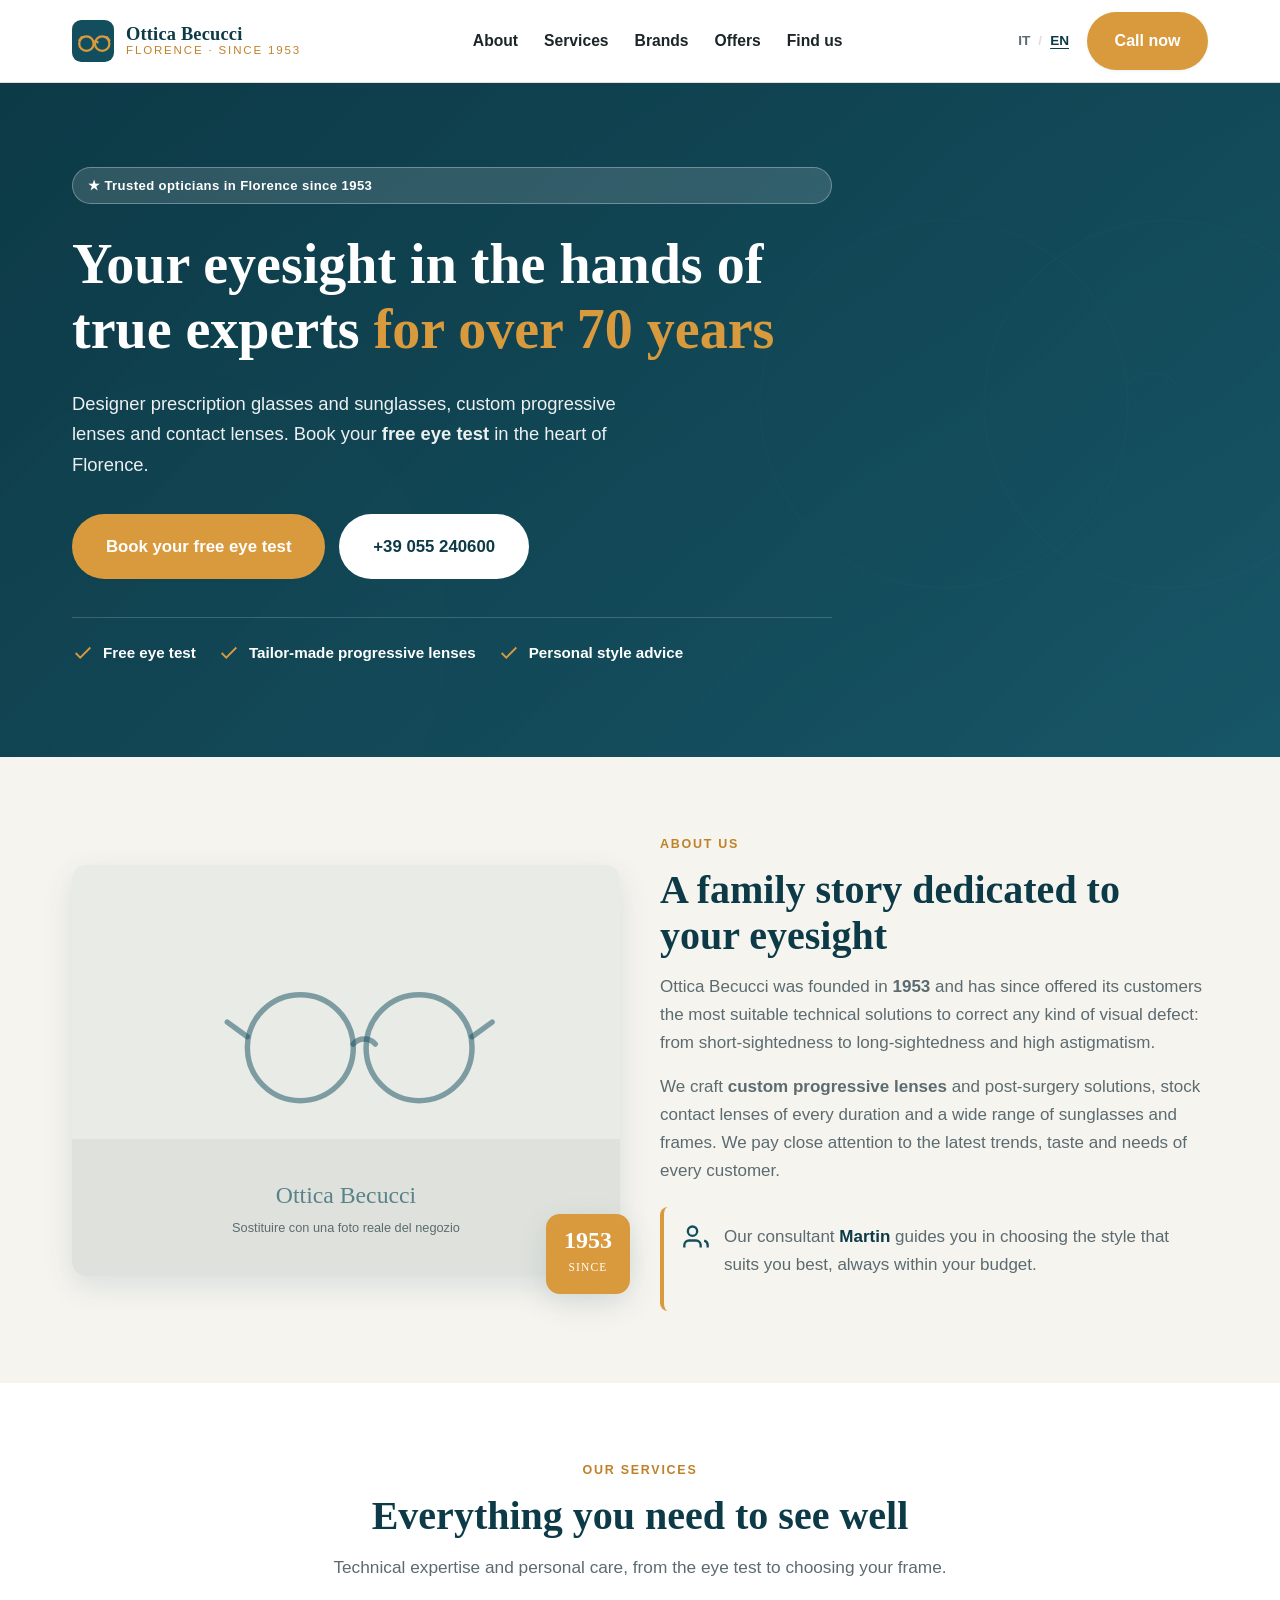
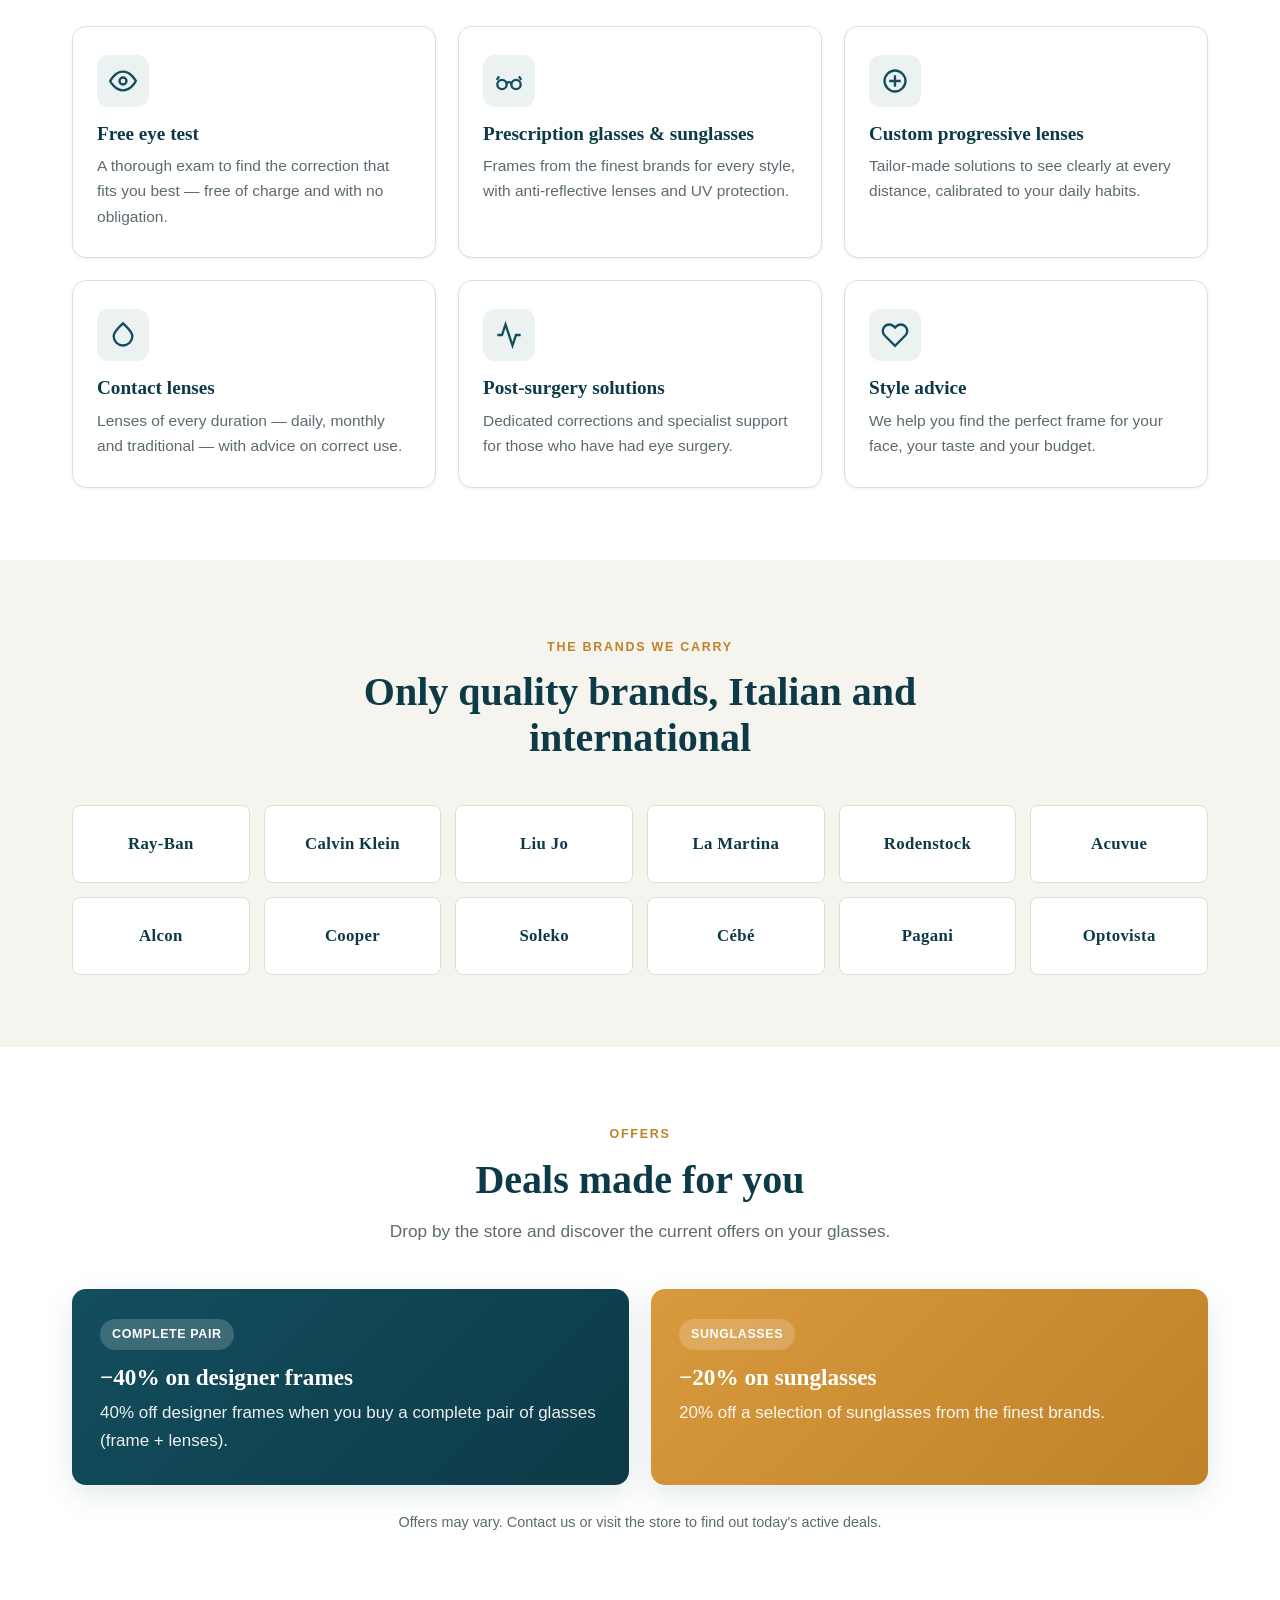
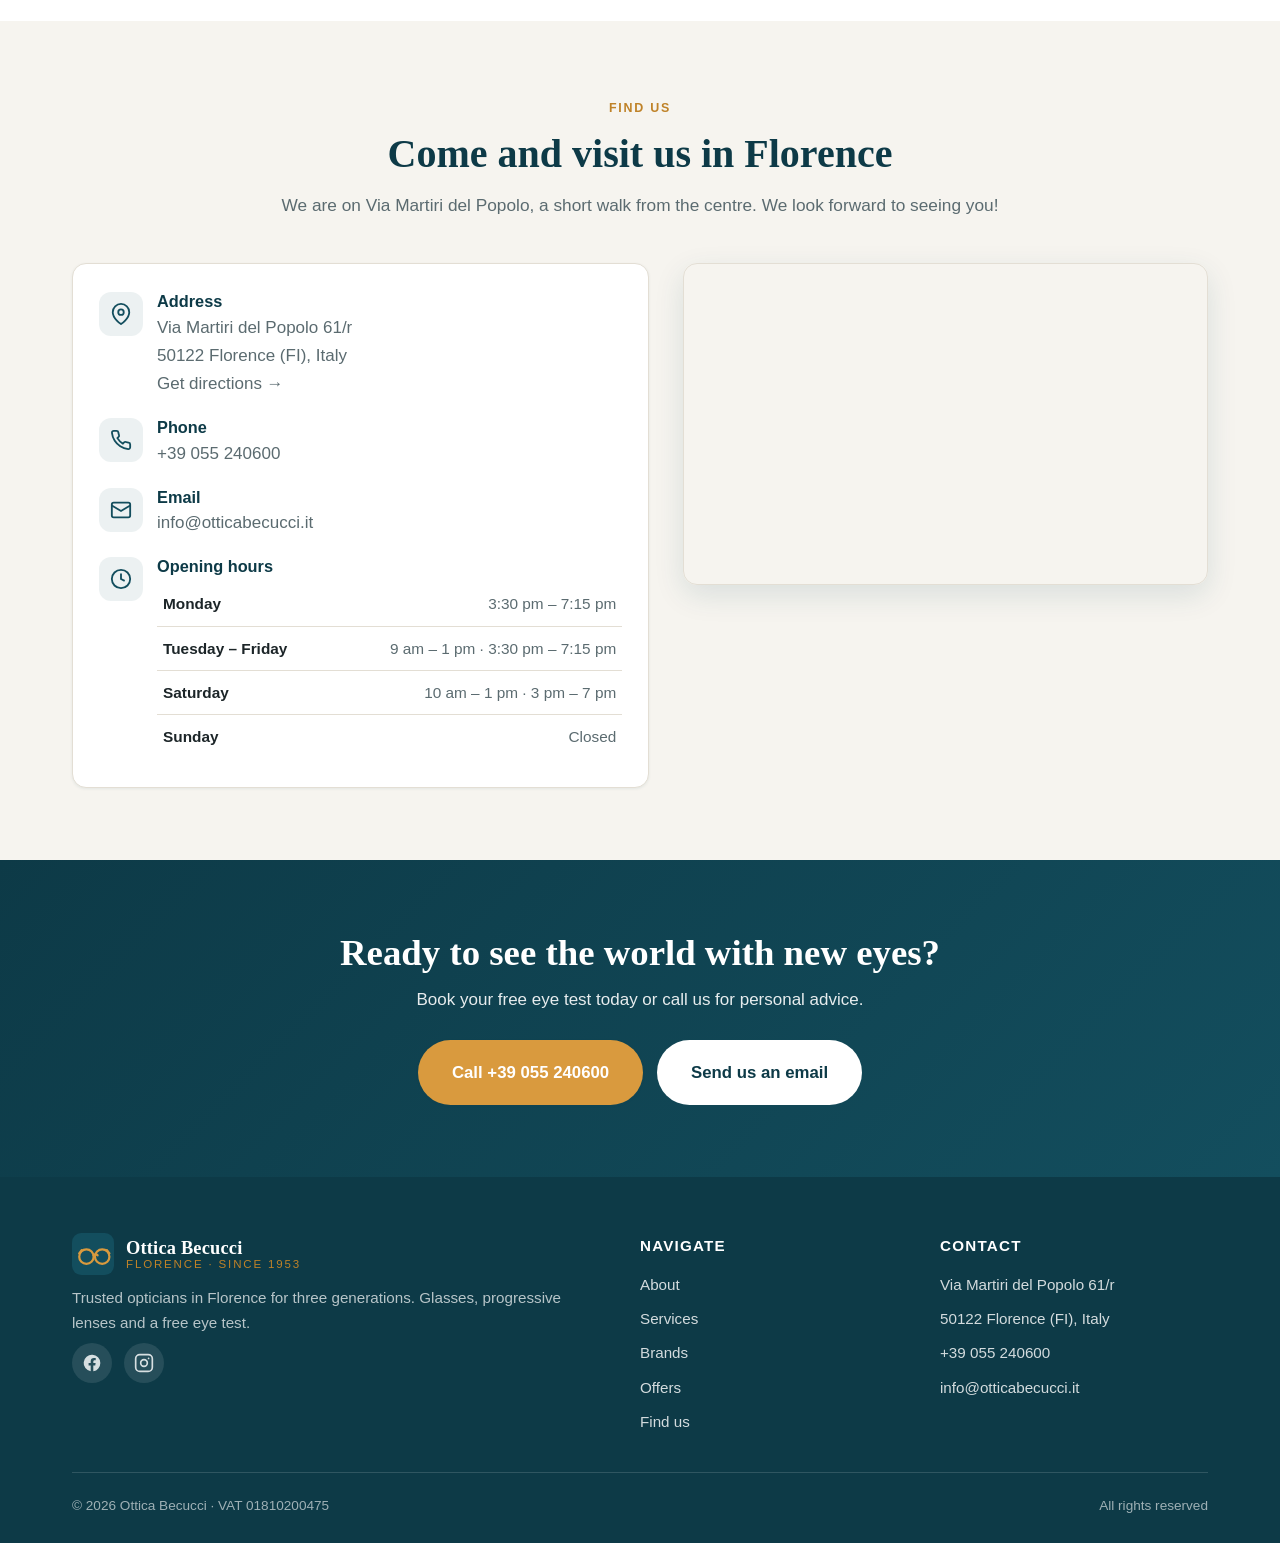
==== en/index.html @ d4bd9c57 "Rediseño completo de la landing page de Ottica Becucci Sitio estático one-page, bilingüe (IT/EN) y o" ====
<!DOCTYPE html>
<html lang="en">
<head>
  <meta charset="UTF-8" />
  <meta name="viewport" content="width=device-width, initial-scale=1.0" />
  <title>Ottica Becucci Florence | Opticians since 1953 — Glasses, Lenses & Free Eye Test</title>
  <meta name="description" content="Ottica Becucci in Florence since 1953: designer prescription and sunglasses, custom progressive lenses, contact lenses and a free eye test. Via Martiri del Popolo 61/r." />
  <meta name="theme-color" content="#134e5e" />
  <link rel="canonical" href="https://www.otticabecucci.it/en/" />
  <link rel="alternate" hreflang="it" href="https://www.otticabecucci.it/" />
  <link rel="alternate" hreflang="en" href="https://www.otticabecucci.it/en/" />
  <link rel="alternate" hreflang="x-default" href="https://www.otticabecucci.it/" />

  <!-- Open Graph -->
  <meta property="og:type" content="business.business" />
  <meta property="og:site_name" content="Ottica Becucci" />
  <meta property="og:locale" content="en_US" />
  <meta property="og:locale:alternate" content="it_IT" />
  <meta property="og:title" content="Ottica Becucci Florence | Opticians since 1953" />
  <meta property="og:description" content="Designer glasses and sunglasses, custom progressive lenses and a free eye test in the heart of Florence." />
  <meta property="og:url" content="https://www.otticabecucci.it/en/" />
  <meta property="og:image" content="https://www.otticabecucci.it/assets/images/og-image.svg" />
  <meta name="twitter:card" content="summary_large_image" />
  <meta name="twitter:title" content="Ottica Becucci Florence | Opticians since 1953" />
  <meta name="twitter:description" content="Glasses, progressive lenses and a free eye test in Florence." />
  <meta name="twitter:image" content="https://www.otticabecucci.it/assets/images/og-image.svg" />

  <link rel="icon" href="/assets/images/favicon.svg" type="image/svg+xml" />
  <link rel="manifest" href="/site.webmanifest" />
  <link rel="preload" href="/assets/css/styles.css" as="style" />
  <link rel="stylesheet" href="/assets/css/styles.css" />

  <!-- Structured data: Optician (LocalBusiness) -->
  <script type="application/ld+json">
  {
    "@context": "https://schema.org",
    "@type": "Optician",
    "name": "Ottica Becucci",
    "image": "https://www.otticabecucci.it/assets/images/og-image.svg",
    "url": "https://www.otticabecucci.it/en/",
    "telephone": "+39055240600",
    "email": "info@otticabecucci.it",
    "priceRange": "€€",
    "foundingDate": "1953",
    "vatID": "IT01810200475",
    "address": {
      "@type": "PostalAddress",
      "streetAddress": "Via Martiri del Popolo 61/r",
      "addressLocality": "Florence",
      "addressRegion": "FI",
      "postalCode": "50122",
      "addressCountry": "IT"
    },
    "geo": { "@type": "GeoCoordinates", "latitude": 43.7745, "longitude": 11.2660 },
    "openingHoursSpecification": [
      { "@type": "OpeningHoursSpecification", "dayOfWeek": "Monday", "opens": "15:30", "closes": "19:15" },
      { "@type": "OpeningHoursSpecification", "dayOfWeek": ["Tuesday","Wednesday","Thursday","Friday"], "opens": "09:00", "closes": "13:00" },
      { "@type": "OpeningHoursSpecification", "dayOfWeek": ["Tuesday","Wednesday","Thursday","Friday"], "opens": "15:30", "closes": "19:15" },
      { "@type": "OpeningHoursSpecification", "dayOfWeek": "Saturday", "opens": "10:00", "closes": "13:00" },
      { "@type": "OpeningHoursSpecification", "dayOfWeek": "Saturday", "opens": "15:00", "closes": "19:00" }
    ]
  }
  </script>
</head>
<body>
  <a class="skip-link" href="#main" style="position:absolute;left:-999px;top:0;background:#fff;padding:10px;z-index:200;" onfocus="this.style.left='10px'">Skip to content</a>

  <!-- ===== Header ===== -->
  <header class="header" id="top">
    <div class="container">
      <nav class="nav" id="nav" aria-label="Main navigation">
        <a class="brand" href="#top" aria-label="Ottica Becucci — home">
          <img class="brand__logo" src="/assets/images/logo.svg" width="42" height="42" alt="" />
          <span class="brand__name"><strong>Ottica Becucci</strong><span>Florence · since 1953</span></span>
        </a>
        <ul class="nav__menu" id="navMenu">
          <li><a class="nav__link" href="#about">About</a></li>
          <li><a class="nav__link" href="#services">Services</a></li>
          <li><a class="nav__link" href="#brands">Brands</a></li>
          <li><a class="nav__link" href="#offers">Offers</a></li>
          <li><a class="nav__link" href="#contact">Find us</a></li>
        </ul>
        <div class="nav__actions">
          <div class="lang-switch" aria-label="Language selection">
            <a href="/" hreflang="it">IT</a><span>/</span><a href="/en/" aria-current="true" hreflang="en">EN</a>
          </div>
          <a class="btn btn--primary nav__cta-desktop" href="tel:+39055240600">Call now</a>
          <button class="nav__toggle" id="navToggle" aria-label="Open menu" aria-expanded="false" aria-controls="navMenu">
            <span></span><span></span><span></span>
          </button>
        </div>
      </nav>
    </div>
  </header>

  <main id="main">
    <!-- ===== Hero ===== -->
    <section class="hero">
      <div class="container">
        <div class="hero__inner">
          <span class="hero__badge">★ Trusted opticians in Florence since 1953</span>
          <h1 class="hero__title">Your eyesight in the hands of true experts <em>for over 70 years</em></h1>
          <p class="hero__text">Designer prescription glasses and sunglasses, custom progressive lenses and contact lenses. Book your <strong>free eye test</strong> in the heart of Florence.</p>
          <div class="hero__actions">
            <a class="btn btn--primary btn--lg" href="#contact">Book your free eye test</a>
            <a class="btn btn--light btn--lg" href="tel:+39055240600">+39 055 240600</a>
          </div>
          <div class="hero__trust">
            <span class="hero__trust-item"><svg viewBox="0 0 24 24" fill="none" stroke="currentColor" stroke-width="2"><path d="M20 6L9 17l-5-5"/></svg> Free eye test</span>
            <span class="hero__trust-item"><svg viewBox="0 0 24 24" fill="none" stroke="currentColor" stroke-width="2"><path d="M20 6L9 17l-5-5"/></svg> Tailor-made progressive lenses</span>
            <span class="hero__trust-item"><svg viewBox="0 0 24 24" fill="none" stroke="currentColor" stroke-width="2"><path d="M20 6L9 17l-5-5"/></svg> Personal style advice</span>
          </div>
        </div>
      </div>
    </section>

    <!-- ===== About ===== -->
    <section class="section" id="about">
      <div class="container">
        <div class="about__grid reveal">
          <div class="about__media">
            <img src="/assets/images/store.svg" width="600" height="450" loading="lazy" alt="Inside the Ottica Becucci store in Florence" />
            <div class="about__est"><strong>1953</strong><span>since</span></div>
          </div>
          <div class="about__body">
            <span class="section__eyebrow">About us</span>
            <h2 class="section__title">A family story dedicated to your eyesight</h2>
            <p>Ottica Becucci was founded in <strong>1953</strong> and has since offered its customers the most suitable technical solutions to correct any kind of visual defect: from short-sightedness to long-sightedness and high astigmatism.</p>
            <p>We craft <strong>custom progressive lenses</strong> and post-surgery solutions, stock contact lenses of every duration and a wide range of sunglasses and frames. We pay close attention to the latest trends, taste and needs of every customer.</p>
            <div class="about__highlight">
              <svg viewBox="0 0 24 24" fill="none" stroke="currentColor" stroke-width="2"><path d="M16 21v-2a4 4 0 0 0-4-4H6a4 4 0 0 0-4 4v2"/><circle cx="9" cy="7" r="4"/><path d="M22 21v-2a4 4 0 0 0-3-3.87"/></svg>
              <p>Our consultant <strong>Martin</strong> guides you in choosing the style that suits you best, always within your budget.</p>
            </div>
          </div>
        </div>
      </div>
    </section>

    <!-- ===== Services ===== -->
    <section class="section section--tint" id="services">
      <div class="container">
        <div class="section__head">
          <span class="section__eyebrow">Our services</span>
          <h2 class="section__title">Everything you need to see well</h2>
          <p class="section__lead">Technical expertise and personal care, from the eye test to choosing your frame.</p>
        </div>
        <div class="cards">
          <article class="card reveal">
            <div class="card__icon"><svg viewBox="0 0 24 24" fill="none" stroke="currentColor" stroke-width="2"><path d="M1 12s4-8 11-8 11 8 11 8-4 8-11 8-11-8-11-8z"/><circle cx="12" cy="12" r="3"/></svg></div>
            <h3>Free eye test</h3>
            <p>A thorough exam to find the correction that fits you best — free of charge and with no obligation.</p>
          </article>
          <article class="card reveal">
            <div class="card__icon"><svg viewBox="0 0 24 24" fill="none" stroke="currentColor" stroke-width="2"><circle cx="6" cy="15" r="4"/><circle cx="18" cy="15" r="4"/><path d="M10 15a2 2 0 0 1 4 0M1.5 11l2-3M22.5 11l-2-3"/></svg></div>
            <h3>Prescription glasses & sunglasses</h3>
            <p>Frames from the finest brands for every style, with anti-reflective lenses and UV protection.</p>
          </article>
          <article class="card reveal">
            <div class="card__icon"><svg viewBox="0 0 24 24" fill="none" stroke="currentColor" stroke-width="2"><path d="M12 3C7 3 3 7.5 3 12s4 9 9 9 9-4.5 9-9-4-9-9-9z"/><path d="M12 7v10M7 12h10"/></svg></div>
            <h3>Custom progressive lenses</h3>
            <p>Tailor-made solutions to see clearly at every distance, calibrated to your daily habits.</p>
          </article>
          <article class="card reveal">
            <div class="card__icon"><svg viewBox="0 0 24 24" fill="none" stroke="currentColor" stroke-width="2"><path d="M12 2C8 6 4 9 4 13a8 8 0 0 0 16 0c0-4-4-7-8-11z"/></svg></div>
            <h3>Contact lenses</h3>
            <p>Lenses of every duration — daily, monthly and traditional — with advice on correct use.</p>
          </article>
          <article class="card reveal">
            <div class="card__icon"><svg viewBox="0 0 24 24" fill="none" stroke="currentColor" stroke-width="2"><path d="M22 12h-4l-3 9L9 3l-3 9H2"/></svg></div>
            <h3>Post-surgery solutions</h3>
            <p>Dedicated corrections and specialist support for those who have had eye surgery.</p>
          </article>
          <article class="card reveal">
            <div class="card__icon"><svg viewBox="0 0 24 24" fill="none" stroke="currentColor" stroke-width="2"><path d="M20.84 4.61a5.5 5.5 0 0 0-7.78 0L12 5.67l-1.06-1.06a5.5 5.5 0 0 0-7.78 7.78L12 21.23l8.84-8.84a5.5 5.5 0 0 0 0-7.78z"/></svg></div>
            <h3>Style advice</h3>
            <p>We help you find the perfect frame for your face, your taste and your budget.</p>
          </article>
        </div>
      </div>
    </section>

    <!-- ===== Brands ===== -->
    <section class="section" id="brands">
      <div class="container">
        <div class="section__head">
          <span class="section__eyebrow">The brands we carry</span>
          <h2 class="section__title">Only quality brands, Italian and international</h2>
        </div>
        <div class="brands reveal" aria-label="Available brands">
          <span class="brands__item">Ray-Ban</span>
          <span class="brands__item">Calvin Klein</span>
          <span class="brands__item">Liu Jo</span>
          <span class="brands__item">La Martina</span>
          <span class="brands__item">Rodenstock</span>
          <span class="brands__item">Acuvue</span>
          <span class="brands__item">Alcon</span>
          <span class="brands__item">Cooper</span>
          <span class="brands__item">Soleko</span>
          <span class="brands__item">Cébé</span>
          <span class="brands__item">Pagani</span>
          <span class="brands__item">Optovista</span>
        </div>
      </div>
    </section>

    <!-- ===== Offers ===== -->
    <!-- NOTE TO OWNER: update titles, percentages and expiry dates of these offers. -->
    <section class="section section--tint" id="offers">
      <div class="container">
        <div class="section__head">
          <span class="section__eyebrow">Offers</span>
          <h2 class="section__title">Deals made for you</h2>
          <p class="section__lead">Drop by the store and discover the current offers on your glasses.</p>
        </div>
        <div class="promos reveal">
          <article class="promo">
            <span class="promo__tag">Complete pair</span>
            <h3>−40% on designer frames</h3>
            <p>40% off designer frames when you buy a complete pair of glasses (frame + lenses).</p>
          </article>
          <article class="promo promo--accent">
            <span class="promo__tag">Sunglasses</span>
            <h3>−20% on sunglasses</h3>
            <p>20% off a selection of sunglasses from the finest brands.</p>
          </article>
        </div>
        <p class="promo__note">Offers may vary. Contact us or visit the store to find out today's active deals.</p>
      </div>
    </section>

    <!-- ===== Contact / Find us ===== -->
    <section class="section" id="contact">
      <div class="container">
        <div class="section__head">
          <span class="section__eyebrow">Find us</span>
          <h2 class="section__title">Come and visit us in Florence</h2>
          <p class="section__lead">We are on Via Martiri del Popolo, a short walk from the centre. We look forward to seeing you!</p>
        </div>
        <div class="contact__grid">
          <div class="contact-card reveal">
            <ul class="info-list">
              <li class="info-item">
                <span class="info-item__icon"><svg viewBox="0 0 24 24" fill="none" stroke="currentColor" stroke-width="2"><path d="M21 10c0 7-9 13-9 13s-9-6-9-13a9 9 0 0 1 18 0z"/><circle cx="12" cy="10" r="3"/></svg></span>
                <div><h3>Address</h3><p>Via Martiri del Popolo 61/r<br>50122 Florence (FI), Italy</p>
                <a href="https://www.google.com/maps/search/?api=1&query=Ottica+Becucci+Via+Martiri+del+Popolo+61r+Firenze" target="_blank" rel="noopener">Get directions →</a></div>
              </li>
              <li class="info-item">
                <span class="info-item__icon"><svg viewBox="0 0 24 24" fill="none" stroke="currentColor" stroke-width="2"><path d="M22 16.92v3a2 2 0 0 1-2.18 2 19.79 19.79 0 0 1-8.63-3.07 19.5 19.5 0 0 1-6-6 19.79 19.79 0 0 1-3.07-8.67A2 2 0 0 1 4.11 2h3a2 2 0 0 1 2 1.72c.13.96.36 1.9.7 2.81a2 2 0 0 1-.45 2.11L8.09 9.91a16 16 0 0 0 6 6l1.27-1.27a2 2 0 0 1 2.11-.45c.91.34 1.85.57 2.81.7A2 2 0 0 1 22 16.92z"/></svg></span>
                <div><h3>Phone</h3><a href="tel:+39055240600">+39 055 240600</a></div>
              </li>
              <li class="info-item">
                <span class="info-item__icon"><svg viewBox="0 0 24 24" fill="none" stroke="currentColor" stroke-width="2"><rect x="2" y="4" width="20" height="16" rx="2"/><path d="m22 7-10 6L2 7"/></svg></span>
                <div><h3>Email</h3><a href="mailto:info@otticabecucci.it">info@otticabecucci.it</a></div>
              </li>
              <li class="info-item">
                <span class="info-item__icon"><svg viewBox="0 0 24 24" fill="none" stroke="currentColor" stroke-width="2"><circle cx="12" cy="12" r="10"/><path d="M12 6v6l4 2"/></svg></span>
                <div style="width:100%">
                  <h3>Opening hours</h3>
                  <table class="hours">
                    <tbody>
                      <tr><th>Monday</th><td>3:30 pm – 7:15 pm</td></tr>
                      <tr><th>Tuesday – Friday</th><td>9 am – 1 pm · 3:30 pm – 7:15 pm</td></tr>
                      <tr><th>Saturday</th><td>10 am – 1 pm · 3 pm – 7 pm</td></tr>
                      <tr><th>Sunday</th><td>Closed</td></tr>
                    </tbody>
                  </table>
                </div>
              </li>
            </ul>
          </div>
          <div class="map reveal">
            <iframe
              title="Map — Ottica Becucci, Via Martiri del Popolo 61/r, Florence"
              src="https://www.google.com/maps?q=Via+Martiri+del+Popolo+61r+Firenze&output=embed"
              loading="lazy" referrerpolicy="no-referrer-when-downgrade" allowfullscreen></iframe>
          </div>
        </div>
      </div>
    </section>

    <!-- ===== CTA band ===== -->
    <section class="section cta-band">
      <div class="container">
        <h2>Ready to see the world with new eyes?</h2>
        <p>Book your free eye test today or call us for personal advice.</p>
        <div class="hero__actions" style="justify-content:center">
          <a class="btn btn--primary btn--lg" href="tel:+39055240600">Call +39 055 240600</a>
          <a class="btn btn--light btn--lg" href="mailto:info@otticabecucci.it">Send us an email</a>
        </div>
      </div>
    </section>
  </main>

  <!-- ===== Footer ===== -->
  <footer class="footer">
    <div class="container">
      <div class="footer__grid">
        <div class="footer__brand">
          <a class="brand" href="#top" style="color:#fff">
            <img class="brand__logo" src="/assets/images/logo.svg" width="42" height="42" alt="" />
            <span class="brand__name"><strong style="color:#fff">Ottica Becucci</strong><span>Florence · since 1953</span></span>
          </a>
          <p>Trusted opticians in Florence for three generations. Glasses, progressive lenses and a free eye test.</p>
          <div class="footer__social">
            <a href="#" aria-label="Facebook" rel="noopener"><svg viewBox="0 0 24 24" fill="currentColor"><path d="M22 12a10 10 0 1 0-11.56 9.88v-6.99H7.9V12h2.54V9.8c0-2.5 1.49-3.89 3.78-3.89 1.09 0 2.24.2 2.24.2v2.46h-1.26c-1.24 0-1.63.77-1.63 1.56V12h2.78l-.44 2.89h-2.34v6.99A10 10 0 0 0 22 12z"/></svg></a>
            <a href="#" aria-label="Instagram" rel="noopener"><svg viewBox="0 0 24 24" fill="none" stroke="currentColor" stroke-width="2"><rect x="2" y="2" width="20" height="20" rx="5"/><circle cx="12" cy="12" r="4"/><circle cx="17.5" cy="6.5" r="1" fill="currentColor" stroke="none"/></svg></a>
          </div>
        </div>
        <div>
          <h4>Navigate</h4>
          <ul class="footer__links">
            <li><a href="#about">About</a></li>
            <li><a href="#services">Services</a></li>
            <li><a href="#brands">Brands</a></li>
            <li><a href="#offers">Offers</a></li>
            <li><a href="#contact">Find us</a></li>
          </ul>
        </div>
        <div>
          <h4>Contact</h4>
          <ul class="footer__links">
            <li>Via Martiri del Popolo 61/r</li>
            <li>50122 Florence (FI), Italy</li>
            <li><a href="tel:+39055240600">+39 055 240600</a></li>
            <li><a href="mailto:info@otticabecucci.it">info@otticabecucci.it</a></li>
          </ul>
        </div>
      </div>
      <div class="footer__bottom">
        <span>© <span id="year">2026</span> Ottica Becucci · VAT 01810200475</span>
        <span>All rights reserved</span>
      </div>
    </div>
  </footer>

  <script src="/assets/js/main.js" defer></script>
</body>
</html>
---- assets/css/styles.css ----
/* ============================================================
   Ottica Becucci — Landing Page
   Stylesheet (mobile-first, vanilla CSS)
   ============================================================ */

/* ---------- Design tokens ---------- */
:root {
  /* Palette */
  --color-primary: #134e5e;
  --color-primary-dark: #0d3a47;
  --color-primary-light: #2a7d92;
  --color-accent: #d99a3e;
  --color-accent-dark: #bf8228;
  --color-ink: #1c2528;
  --color-muted: #5b6b70;
  --color-bg: #f6f4ef;
  --color-surface: #ffffff;
  --color-border: #e3ded4;
  --color-success: #2f7d4f;

  /* Typography */
  --font-sans: -apple-system, BlinkMacSystemFont, "Segoe UI", Roboto, Helvetica, Arial, sans-serif;
  --font-serif: "Iowan Old Style", "Palatino Linotype", Palatino, Georgia, "Times New Roman", serif;

  /* Spacing & layout */
  --container: 1180px;
  --radius: 14px;
  --radius-sm: 8px;
  --shadow-sm: 0 1px 3px rgba(19, 78, 94, 0.08);
  --shadow-md: 0 10px 30px rgba(19, 78, 94, 0.12);
  --shadow-lg: 0 20px 50px rgba(19, 78, 94, 0.18);
  --transition: 0.25s ease;
}

/* ---------- Reset ---------- */
*, *::before, *::after { box-sizing: border-box; }
html { scroll-behavior: smooth; -webkit-text-size-adjust: 100%; }
body {
  margin: 0;
  font-family: var(--font-sans);
  color: var(--color-ink);
  background: var(--color-bg);
  line-height: 1.65;
  font-size: 17px;
  -webkit-font-smoothing: antialiased;
}
img { max-width: 100%; display: block; height: auto; }
a { color: var(--color-primary); text-decoration: none; }
a:hover { color: var(--color-primary-dark); }
h1, h2, h3 { font-family: var(--font-serif); line-height: 1.15; font-weight: 700; color: var(--color-primary-dark); }
ul { margin: 0; padding: 0; }
:focus-visible { outline: 3px solid var(--color-accent); outline-offset: 3px; border-radius: 4px; }

/* ---------- Layout helpers ---------- */
.container { width: 100%; max-width: var(--container); margin-inline: auto; padding-inline: 22px; }
.section { padding: 72px 0; }
.section--tint { background: var(--color-surface); }
.section__head { max-width: 720px; margin: 0 auto 44px; text-align: center; }
.section__eyebrow {
  display: inline-block; text-transform: uppercase; letter-spacing: 0.14em;
  font-size: 0.78rem; font-weight: 700; color: var(--color-accent-dark); margin-bottom: 12px;
}
.section__title { font-size: clamp(1.7rem, 4vw, 2.5rem); margin: 0 0 14px; }
.section__lead { font-size: 1.08rem; color: var(--color-muted); margin: 0; }

/* ---------- Buttons ---------- */
.btn {
  display: inline-flex; align-items: center; justify-content: center; gap: 0.5em;
  padding: 0.85em 1.6em; border-radius: 999px; font-weight: 700; font-size: 1rem;
  cursor: pointer; border: 2px solid transparent; transition: transform var(--transition), box-shadow var(--transition), background var(--transition), color var(--transition);
  text-align: center;
}
.btn:hover { transform: translateY(-2px); }
.btn--primary { background: var(--color-accent); color: #fff; box-shadow: var(--shadow-sm); }
.btn--primary:hover { background: var(--color-accent-dark); color: #fff; box-shadow: var(--shadow-md); }
.btn--ghost { background: transparent; color: var(--color-primary-dark); border-color: var(--color-primary); }
.btn--ghost:hover { background: var(--color-primary); color: #fff; }
.btn--light { background: #fff; color: var(--color-primary-dark); }
.btn--light:hover { background: var(--color-bg); color: var(--color-primary-dark); }
.btn--lg { padding: 1em 1.9em; font-size: 1.05rem; }

/* ---------- Header / Nav ---------- */
.header {
  position: sticky; top: 0; z-index: 100; background: rgba(255, 255, 255, 0.96);
  backdrop-filter: saturate(180%) blur(10px); border-bottom: 1px solid var(--color-border);
  transition: box-shadow var(--transition);
}
.header.is-scrolled { box-shadow: var(--shadow-sm); }
.nav { display: flex; align-items: center; justify-content: space-between; gap: 18px; padding: 12px 0; }
.brand { display: flex; align-items: center; gap: 12px; font-family: var(--font-serif); }
.brand__logo { width: 42px; height: 42px; }
.brand__name { display: flex; flex-direction: column; line-height: 1.05; }
.brand__name strong { font-size: 1.15rem; color: var(--color-primary-dark); letter-spacing: 0.01em; }
.brand__name span { font-size: 0.72rem; letter-spacing: 0.16em; text-transform: uppercase; color: var(--color-accent-dark); font-family: var(--font-sans); }

.nav__menu { display: flex; align-items: center; gap: 26px; list-style: none; }
.nav__link { color: var(--color-ink); font-weight: 600; font-size: 0.98rem; position: relative; }
.nav__link::after { content: ""; position: absolute; left: 0; bottom: -6px; width: 0; height: 2px; background: var(--color-accent); transition: width var(--transition); }
.nav__link:hover::after { width: 100%; }

.nav__actions { display: flex; align-items: center; gap: 14px; }
.lang-switch { display: flex; align-items: center; gap: 4px; font-size: 0.85rem; font-weight: 700; }
.lang-switch a { color: var(--color-muted); padding: 2px 4px; border-radius: 4px; }
.lang-switch a[aria-current="true"] { color: var(--color-primary-dark); text-decoration: underline; text-underline-offset: 3px; }
.lang-switch span { color: var(--color-border); }

.nav__toggle {
  display: none; background: none; border: 0; cursor: pointer; padding: 8px;
  flex-direction: column; gap: 5px;
}
.nav__toggle span { width: 26px; height: 2px; background: var(--color-primary-dark); border-radius: 2px; transition: var(--transition); }

/* ---------- Hero ---------- */
.hero {
  position: relative; overflow: hidden;
  background:
    linear-gradient(135deg, rgba(13, 58, 71, 0.92) 0%, rgba(19, 78, 94, 0.82) 100%),
    url("../images/hero.svg") center/cover no-repeat;
  color: #fff;
}
.hero__inner { display: grid; gap: 28px; padding: 84px 0 92px; max-width: 760px; }
.hero__badge {
  display: inline-flex; align-items: center; gap: 8px; align-self: start;
  background: rgba(255, 255, 255, 0.14); border: 1px solid rgba(255, 255, 255, 0.3);
  padding: 7px 15px; border-radius: 999px; font-size: 0.82rem; font-weight: 600; letter-spacing: 0.03em;
}
.hero__title { font-size: clamp(2.1rem, 5.5vw, 3.5rem); color: #fff; margin: 0; }
.hero__title em { color: var(--color-accent); font-style: normal; }
.hero__text { font-size: 1.15rem; color: rgba(255, 255, 255, 0.92); margin: 0; max-width: 560px; }
.hero__actions { display: flex; flex-wrap: wrap; gap: 14px; margin-top: 6px; }
.hero__trust { display: flex; flex-wrap: wrap; gap: 22px; margin-top: 10px; padding-top: 22px; border-top: 1px solid rgba(255, 255, 255, 0.18); }
.hero__trust-item { display: flex; align-items: center; gap: 9px; font-size: 0.95rem; font-weight: 600; }
.hero__trust-item svg { width: 22px; height: 22px; color: var(--color-accent); flex-shrink: 0; }

/* ---------- About ---------- */
.about__grid { display: grid; gap: 40px; align-items: center; }
.about__media { position: relative; }
.about__media img { border-radius: var(--radius); box-shadow: var(--shadow-md); width: 100%; }
.about__est {
  position: absolute; bottom: -18px; right: -10px; background: var(--color-accent); color: #fff;
  font-family: var(--font-serif); border-radius: var(--radius); padding: 14px 18px; box-shadow: var(--shadow-md); text-align: center;
}
.about__est strong { display: block; font-size: 1.5rem; line-height: 1; }
.about__est span { font-size: 0.72rem; text-transform: uppercase; letter-spacing: 0.1em; }
.about__body p { color: var(--color-muted); margin: 0 0 16px; }
.about__highlight {
  display: flex; gap: 14px; align-items: flex-start; background: var(--color-bg);
  border-left: 4px solid var(--color-accent); padding: 16px 18px; border-radius: var(--radius-sm); margin-top: 22px;
}
.about__highlight svg { width: 28px; height: 28px; color: var(--color-primary); flex-shrink: 0; }
.about__highlight strong { color: var(--color-primary-dark); }

/* ---------- Services ---------- */
.cards { display: grid; gap: 22px; grid-template-columns: 1fr; }
.card {
  background: var(--color-surface); border: 1px solid var(--color-border); border-radius: var(--radius);
  padding: 28px 24px; box-shadow: var(--shadow-sm); transition: transform var(--transition), box-shadow var(--transition);
}
.card:hover { transform: translateY(-4px); box-shadow: var(--shadow-md); }
.card__icon {
  width: 52px; height: 52px; border-radius: 12px; display: grid; place-items: center;
  background: rgba(19, 78, 94, 0.08); color: var(--color-primary); margin-bottom: 16px;
}
.card__icon svg { width: 28px; height: 28px; }
.card h3 { font-size: 1.2rem; margin: 0 0 8px; }
.card p { margin: 0; color: var(--color-muted); font-size: 0.97rem; }

/* ---------- Brands ---------- */
.brands { display: grid; grid-template-columns: repeat(2, 1fr); gap: 14px; }
.brands__item {
  display: grid; place-items: center; background: var(--color-surface); border: 1px solid var(--color-border);
  border-radius: var(--radius-sm); padding: 22px 12px; font-family: var(--font-serif); font-weight: 700;
  font-size: 1.05rem; color: var(--color-primary-dark); letter-spacing: 0.02em; text-align: center;
  transition: var(--transition); min-height: 78px;
}
.brands__item:hover { border-color: var(--color-accent); color: var(--color-accent-dark); box-shadow: var(--shadow-sm); }

/* ---------- Promotions ---------- */
.promos { display: grid; gap: 22px; grid-template-columns: 1fr; }
.promo {
  position: relative; overflow: hidden; border-radius: var(--radius); padding: 30px 28px; color: #fff;
  background: linear-gradient(135deg, var(--color-primary) 0%, var(--color-primary-dark) 100%); box-shadow: var(--shadow-md);
}
.promo--accent { background: linear-gradient(135deg, var(--color-accent) 0%, var(--color-accent-dark) 100%); }
.promo__tag { display: inline-block; background: rgba(255,255,255,0.18); padding: 5px 12px; border-radius: 999px; font-size: 0.78rem; font-weight: 700; letter-spacing: 0.05em; text-transform: uppercase; margin-bottom: 14px; }
.promo h3 { color: #fff; font-size: 1.45rem; margin: 0 0 8px; }
.promo p { margin: 0; color: rgba(255,255,255,0.92); }
.promo__note { text-align: center; color: var(--color-muted); font-size: 0.9rem; margin-top: 26px; }

/* ---------- Contact ---------- */
.contact__grid { display: grid; gap: 34px; }
.info-list { list-style: none; display: grid; gap: 20px; }
.info-item { display: flex; gap: 14px; align-items: flex-start; }
.info-item__icon { width: 44px; height: 44px; border-radius: 12px; background: rgba(19,78,94,0.08); color: var(--color-primary); display: grid; place-items: center; flex-shrink: 0; }
.info-item__icon svg { width: 22px; height: 22px; }
.info-item h3 { font-size: 1.02rem; margin: 0 0 3px; font-family: var(--font-sans); }
.info-item a, .info-item p { margin: 0; color: var(--color-muted); }
.info-item a:hover { color: var(--color-primary); }

.hours { width: 100%; border-collapse: collapse; margin-top: 6px; font-size: 0.96rem; }
.hours th, .hours td { text-align: left; padding: 9px 6px; border-bottom: 1px solid var(--color-border); }
.hours th { font-weight: 600; color: var(--color-ink); font-family: var(--font-sans); }
.hours td { color: var(--color-muted); text-align: right; }
.hours tr:last-child th, .hours tr:last-child td { border-bottom: 0; }

.map { border-radius: var(--radius); overflow: hidden; box-shadow: var(--shadow-md); border: 1px solid var(--color-border); min-height: 320px; }
.map iframe { width: 100%; height: 100%; min-height: 320px; border: 0; display: block; }

.contact-card { background: var(--color-surface); border: 1px solid var(--color-border); border-radius: var(--radius); padding: 28px 26px; box-shadow: var(--shadow-sm); }

/* ---------- CTA band ---------- */
.cta-band { background: linear-gradient(135deg, var(--color-primary-dark), var(--color-primary)); color: #fff; text-align: center; }
.cta-band h2 { color: #fff; font-size: clamp(1.6rem, 4vw, 2.3rem); margin: 0 0 12px; }
.cta-band p { color: rgba(255,255,255,0.9); max-width: 560px; margin: 0 auto 26px; }

/* ---------- Footer ---------- */
.footer { background: var(--color-primary-dark); color: rgba(255,255,255,0.82); padding: 56px 0 26px; }
.footer__grid { display: grid; gap: 32px; grid-template-columns: 1fr; }
.footer h4 { color: #fff; font-family: var(--font-sans); font-size: 0.95rem; text-transform: uppercase; letter-spacing: 0.08em; margin: 0 0 14px; }
.footer a { color: rgba(255,255,255,0.82); }
.footer a:hover { color: var(--color-accent); }
.footer__brand p { color: rgba(255,255,255,0.7); font-size: 0.95rem; margin: 10px 0 0; }
.footer__links { list-style: none; display: grid; gap: 9px; font-size: 0.95rem; }
.footer__social { display: flex; gap: 12px; margin-top: 8px; }
.footer__social a { width: 40px; height: 40px; border-radius: 50%; background: rgba(255,255,255,0.1); display: grid; place-items: center; transition: var(--transition); }
.footer__social a:hover { background: var(--color-accent); }
.footer__social svg { width: 20px; height: 20px; }
.footer__bottom { margin-top: 38px; padding-top: 22px; border-top: 1px solid rgba(255,255,255,0.14); display: flex; flex-wrap: wrap; gap: 10px; justify-content: space-between; font-size: 0.85rem; color: rgba(255,255,255,0.6); }

/* ---------- Reveal animation ---------- */
.reveal { opacity: 0; transform: translateY(24px); transition: opacity 0.6s ease, transform 0.6s ease; }
.reveal.is-visible { opacity: 1; transform: none; }

/* ---------- Responsive ---------- */
@media (min-width: 640px) {
  .cards { grid-template-columns: repeat(2, 1fr); }
  .brands { grid-template-columns: repeat(3, 1fr); }
  .promos { grid-template-columns: repeat(2, 1fr); }
  .footer__grid { grid-template-columns: 2fr 1fr 1fr; }
}
@media (min-width: 900px) {
  .cards { grid-template-columns: repeat(3, 1fr); }
  .brands { grid-template-columns: repeat(4, 1fr); }
  .about__grid { grid-template-columns: 1fr 1fr; }
  .contact__grid { grid-template-columns: 1.1fr 1fr; align-items: start; }
}
@media (min-width: 1100px) {
  .brands { grid-template-columns: repeat(6, 1fr); }
}

/* ---------- Mobile nav ---------- */
@media (max-width: 860px) {
  .nav__toggle { display: flex; }
  .nav__menu {
    position: fixed; inset: 64px 0 auto 0; flex-direction: column; align-items: stretch; gap: 0;
    background: #fff; border-bottom: 1px solid var(--color-border); padding: 8px 22px 18px;
    box-shadow: var(--shadow-md); transform: translateY(-12px); opacity: 0; pointer-events: none;
    transition: opacity var(--transition), transform var(--transition);
  }
  .nav__menu.is-open { transform: none; opacity: 1; pointer-events: auto; }
  .nav__link { padding: 13px 0; border-bottom: 1px solid var(--color-border); }
  .nav__link::after { display: none; }
  .nav.is-open .nav__toggle span:nth-child(1) { transform: translateY(7px) rotate(45deg); }
  .nav.is-open .nav__toggle span:nth-child(2) { opacity: 0; }
  .nav.is-open .nav__toggle span:nth-child(3) { transform: translateY(-7px) rotate(-45deg); }
  .nav__cta-desktop { display: none; }
}

/* ---------- Reduced motion ---------- */
@media (prefers-reduced-motion: reduce) {
  html { scroll-behavior: auto; }
  *, *::before, *::after { animation-duration: 0.01ms !important; transition-duration: 0.01ms !important; }
  .reveal { opacity: 1; transform: none; }
}
---- assets/css/styles.css ----
/* ============================================================
   Ottica Becucci — Landing Page
   Stylesheet (mobile-first, vanilla CSS)
   ============================================================ */

/* ---------- Design tokens ---------- */
:root {
  /* Palette */
  --color-primary: #134e5e;
  --color-primary-dark: #0d3a47;
  --color-primary-light: #2a7d92;
  --color-accent: #d99a3e;
  --color-accent-dark: #bf8228;
  --color-ink: #1c2528;
  --color-muted: #5b6b70;
  --color-bg: #f6f4ef;
  --color-surface: #ffffff;
  --color-border: #e3ded4;
  --color-success: #2f7d4f;

  /* Typography */
  --font-sans: -apple-system, BlinkMacSystemFont, "Segoe UI", Roboto, Helvetica, Arial, sans-serif;
  --font-serif: "Iowan Old Style", "Palatino Linotype", Palatino, Georgia, "Times New Roman", serif;

  /* Spacing & layout */
  --container: 1180px;
  --radius: 14px;
  --radius-sm: 8px;
  --shadow-sm: 0 1px 3px rgba(19, 78, 94, 0.08);
  --shadow-md: 0 10px 30px rgba(19, 78, 94, 0.12);
  --shadow-lg: 0 20px 50px rgba(19, 78, 94, 0.18);
  --transition: 0.25s ease;
}

/* ---------- Reset ---------- */
*, *::before, *::after { box-sizing: border-box; }
html { scroll-behavior: smooth; -webkit-text-size-adjust: 100%; }
body {
  margin: 0;
  font-family: var(--font-sans);
  color: var(--color-ink);
  background: var(--color-bg);
  line-height: 1.65;
  font-size: 17px;
  -webkit-font-smoothing: antialiased;
}
img { max-width: 100%; display: block; height: auto; }
a { color: var(--color-primary); text-decoration: none; }
a:hover { color: var(--color-primary-dark); }
h1, h2, h3 { font-family: var(--font-serif); line-height: 1.15; font-weight: 700; color: var(--color-primary-dark); }
ul { margin: 0; padding: 0; }
:focus-visible { outline: 3px solid var(--color-accent); outline-offset: 3px; border-radius: 4px; }

/* ---------- Layout helpers ---------- */
.container { width: 100%; max-width: var(--container); margin-inline: auto; padding-inline: 22px; }
.section { padding: 72px 0; }
.section--tint { background: var(--color-surface); }
.section__head { max-width: 720px; margin: 0 auto 44px; text-align: center; }
.section__eyebrow {
  display: inline-block; text-transform: uppercase; letter-spacing: 0.14em;
  font-size: 0.78rem; font-weight: 700; color: var(--color-accent-dark); margin-bottom: 12px;
}
.section__title { font-size: clamp(1.7rem, 4vw, 2.5rem); margin: 0 0 14px; }
.section__lead { font-size: 1.08rem; color: var(--color-muted); margin: 0; }

/* ---------- Buttons ---------- */
.btn {
  display: inline-flex; align-items: center; justify-content: center; gap: 0.5em;
  padding: 0.85em 1.6em; border-radius: 999px; font-weight: 700; font-size: 1rem;
  cursor: pointer; border: 2px solid transparent; transition: transform var(--transition), box-shadow var(--transition), background var(--transition), color var(--transition);
  text-align: center;
}
.btn:hover { transform: translateY(-2px); }
.btn--primary { background: var(--color-accent); color: #fff; box-shadow: var(--shadow-sm); }
.btn--primary:hover { background: var(--color-accent-dark); color: #fff; box-shadow: var(--shadow-md); }
.btn--ghost { background: transparent; color: var(--color-primary-dark); border-color: var(--color-primary); }
.btn--ghost:hover { background: var(--color-primary); color: #fff; }
.btn--light { background: #fff; color: var(--color-primary-dark); }
.btn--light:hover { background: var(--color-bg); color: var(--color-primary-dark); }
.btn--lg { padding: 1em 1.9em; font-size: 1.05rem; }

/* ---------- Header / Nav ---------- */
.header {
  position: sticky; top: 0; z-index: 100; background: rgba(255, 255, 255, 0.96);
  backdrop-filter: saturate(180%) blur(10px); border-bottom: 1px solid var(--color-border);
  transition: box-shadow var(--transition);
}
.header.is-scrolled { box-shadow: var(--shadow-sm); }
.nav { display: flex; align-items: center; justify-content: space-between; gap: 18px; padding: 12px 0; }
.brand { display: flex; align-items: center; gap: 12px; font-family: var(--font-serif); }
.brand__logo { width: 42px; height: 42px; }
.brand__name { display: flex; flex-direction: column; line-height: 1.05; }
.brand__name strong { font-size: 1.15rem; color: var(--color-primary-dark); letter-spacing: 0.01em; }
.brand__name span { font-size: 0.72rem; letter-spacing: 0.16em; text-transform: uppercase; color: var(--color-accent-dark); font-family: var(--font-sans); }

.nav__menu { display: flex; align-items: center; gap: 26px; list-style: none; }
.nav__link { color: var(--color-ink); font-weight: 600; font-size: 0.98rem; position: relative; }
.nav__link::after { content: ""; position: absolute; left: 0; bottom: -6px; width: 0; height: 2px; background: var(--color-accent); transition: width var(--transition); }
.nav__link:hover::after { width: 100%; }

.nav__actions { display: flex; align-items: center; gap: 14px; }
.lang-switch { display: flex; align-items: center; gap: 4px; font-size: 0.85rem; font-weight: 700; }
.lang-switch a { color: var(--color-muted); padding: 2px 4px; border-radius: 4px; }
.lang-switch a[aria-current="true"] { color: var(--color-primary-dark); text-decoration: underline; text-underline-offset: 3px; }
.lang-switch span { color: var(--color-border); }

.nav__toggle {
  display: none; background: none; border: 0; cursor: pointer; padding: 8px;
  flex-direction: column; gap: 5px;
}
.nav__toggle span { width: 26px; height: 2px; background: var(--color-primary-dark); border-radius: 2px; transition: var(--transition); }

/* ---------- Hero ---------- */
.hero {
  position: relative; overflow: hidden;
  background:
    linear-gradient(135deg, rgba(13, 58, 71, 0.92) 0%, rgba(19, 78, 94, 0.82) 100%),
    url("../images/hero.svg") center/cover no-repeat;
  color: #fff;
}
.hero__inner { display: grid; gap: 28px; padding: 84px 0 92px; max-width: 760px; }
.hero__badge {
  display: inline-flex; align-items: center; gap: 8px; align-self: start;
  background: rgba(255, 255, 255, 0.14); border: 1px solid rgba(255, 255, 255, 0.3);
  padding: 7px 15px; border-radius: 999px; font-size: 0.82rem; font-weight: 600; letter-spacing: 0.03em;
}
.hero__title { font-size: clamp(2.1rem, 5.5vw, 3.5rem); color: #fff; margin: 0; }
.hero__title em { color: var(--color-accent); font-style: normal; }
.hero__text { font-size: 1.15rem; color: rgba(255, 255, 255, 0.92); margin: 0; max-width: 560px; }
.hero__actions { display: flex; flex-wrap: wrap; gap: 14px; margin-top: 6px; }
.hero__trust { display: flex; flex-wrap: wrap; gap: 22px; margin-top: 10px; padding-top: 22px; border-top: 1px solid rgba(255, 255, 255, 0.18); }
.hero__trust-item { display: flex; align-items: center; gap: 9px; font-size: 0.95rem; font-weight: 600; }
.hero__trust-item svg { width: 22px; height: 22px; color: var(--color-accent); flex-shrink: 0; }

/* ---------- About ---------- */
.about__grid { display: grid; gap: 40px; align-items: center; }
.about__media { position: relative; }
.about__media img { border-radius: var(--radius); box-shadow: var(--shadow-md); width: 100%; }
.about__est {
  position: absolute; bottom: -18px; right: -10px; background: var(--color-accent); color: #fff;
  font-family: var(--font-serif); border-radius: var(--radius); padding: 14px 18px; box-shadow: var(--shadow-md); text-align: center;
}
.about__est strong { display: block; font-size: 1.5rem; line-height: 1; }
.about__est span { font-size: 0.72rem; text-transform: uppercase; letter-spacing: 0.1em; }
.about__body p { color: var(--color-muted); margin: 0 0 16px; }
.about__highlight {
  display: flex; gap: 14px; align-items: flex-start; background: var(--color-bg);
  border-left: 4px solid var(--color-accent); padding: 16px 18px; border-radius: var(--radius-sm); margin-top: 22px;
}
.about__highlight svg { width: 28px; height: 28px; color: var(--color-primary); flex-shrink: 0; }
.about__highlight strong { color: var(--color-primary-dark); }

/* ---------- Services ---------- */
.cards { display: grid; gap: 22px; grid-template-columns: 1fr; }
.card {
  background: var(--color-surface); border: 1px solid var(--color-border); border-radius: var(--radius);
  padding: 28px 24px; box-shadow: var(--shadow-sm); transition: transform var(--transition), box-shadow var(--transition);
}
.card:hover { transform: translateY(-4px); box-shadow: var(--shadow-md); }
.card__icon {
  width: 52px; height: 52px; border-radius: 12px; display: grid; place-items: center;
  background: rgba(19, 78, 94, 0.08); color: var(--color-primary); margin-bottom: 16px;
}
.card__icon svg { width: 28px; height: 28px; }
.card h3 { font-size: 1.2rem; margin: 0 0 8px; }
.card p { margin: 0; color: var(--color-muted); font-size: 0.97rem; }

/* ---------- Brands ---------- */
.brands { display: grid; grid-template-columns: repeat(2, 1fr); gap: 14px; }
.brands__item {
  display: grid; place-items: center; background: var(--color-surface); border: 1px solid var(--color-border);
  border-radius: var(--radius-sm); padding: 22px 12px; font-family: var(--font-serif); font-weight: 700;
  font-size: 1.05rem; color: var(--color-primary-dark); letter-spacing: 0.02em; text-align: center;
  transition: var(--transition); min-height: 78px;
}
.brands__item:hover { border-color: var(--color-accent); color: var(--color-accent-dark); box-shadow: var(--shadow-sm); }

/* ---------- Promotions ---------- */
.promos { display: grid; gap: 22px; grid-template-columns: 1fr; }
.promo {
  position: relative; overflow: hidden; border-radius: var(--radius); padding: 30px 28px; color: #fff;
  background: linear-gradient(135deg, var(--color-primary) 0%, var(--color-primary-dark) 100%); box-shadow: var(--shadow-md);
}
.promo--accent { background: linear-gradient(135deg, var(--color-accent) 0%, var(--color-accent-dark) 100%); }
.promo__tag { display: inline-block; background: rgba(255,255,255,0.18); padding: 5px 12px; border-radius: 999px; font-size: 0.78rem; font-weight: 700; letter-spacing: 0.05em; text-transform: uppercase; margin-bottom: 14px; }
.promo h3 { color: #fff; font-size: 1.45rem; margin: 0 0 8px; }
.promo p { margin: 0; color: rgba(255,255,255,0.92); }
.promo__note { text-align: center; color: var(--color-muted); font-size: 0.9rem; margin-top: 26px; }

/* ---------- Contact ---------- */
.contact__grid { display: grid; gap: 34px; }
.info-list { list-style: none; display: grid; gap: 20px; }
.info-item { display: flex; gap: 14px; align-items: flex-start; }
.info-item__icon { width: 44px; height: 44px; border-radius: 12px; background: rgba(19,78,94,0.08); color: var(--color-primary); display: grid; place-items: center; flex-shrink: 0; }
.info-item__icon svg { width: 22px; height: 22px; }
.info-item h3 { font-size: 1.02rem; margin: 0 0 3px; font-family: var(--font-sans); }
.info-item a, .info-item p { margin: 0; color: var(--color-muted); }
.info-item a:hover { color: var(--color-primary); }

.hours { width: 100%; border-collapse: collapse; margin-top: 6px; font-size: 0.96rem; }
.hours th, .hours td { text-align: left; padding: 9px 6px; border-bottom: 1px solid var(--color-border); }
.hours th { font-weight: 600; color: var(--color-ink); font-family: var(--font-sans); }
.hours td { color: var(--color-muted); text-align: right; }
.hours tr:last-child th, .hours tr:last-child td { border-bottom: 0; }

.map { border-radius: var(--radius); overflow: hidden; box-shadow: var(--shadow-md); border: 1px solid var(--color-border); min-height: 320px; }
.map iframe { width: 100%; height: 100%; min-height: 320px; border: 0; display: block; }

.contact-card { background: var(--color-surface); border: 1px solid var(--color-border); border-radius: var(--radius); padding: 28px 26px; box-shadow: var(--shadow-sm); }

/* ---------- CTA band ---------- */
.cta-band { background: linear-gradient(135deg, var(--color-primary-dark), var(--color-primary)); color: #fff; text-align: center; }
.cta-band h2 { color: #fff; font-size: clamp(1.6rem, 4vw, 2.3rem); margin: 0 0 12px; }
.cta-band p { color: rgba(255,255,255,0.9); max-width: 560px; margin: 0 auto 26px; }

/* ---------- Footer ---------- */
.footer { background: var(--color-primary-dark); color: rgba(255,255,255,0.82); padding: 56px 0 26px; }
.footer__grid { display: grid; gap: 32px; grid-template-columns: 1fr; }
.footer h4 { color: #fff; font-family: var(--font-sans); font-size: 0.95rem; text-transform: uppercase; letter-spacing: 0.08em; margin: 0 0 14px; }
.footer a { color: rgba(255,255,255,0.82); }
.footer a:hover { color: var(--color-accent); }
.footer__brand p { color: rgba(255,255,255,0.7); font-size: 0.95rem; margin: 10px 0 0; }
.footer__links { list-style: none; display: grid; gap: 9px; font-size: 0.95rem; }
.footer__social { display: flex; gap: 12px; margin-top: 8px; }
.footer__social a { width: 40px; height: 40px; border-radius: 50%; background: rgba(255,255,255,0.1); display: grid; place-items: center; transition: var(--transition); }
.footer__social a:hover { background: var(--color-accent); }
.footer__social svg { width: 20px; height: 20px; }
.footer__bottom { margin-top: 38px; padding-top: 22px; border-top: 1px solid rgba(255,255,255,0.14); display: flex; flex-wrap: wrap; gap: 10px; justify-content: space-between; font-size: 0.85rem; color: rgba(255,255,255,0.6); }

/* ---------- Reveal animation ---------- */
.reveal { opacity: 0; transform: translateY(24px); transition: opacity 0.6s ease, transform 0.6s ease; }
.reveal.is-visible { opacity: 1; transform: none; }

/* ---------- Responsive ---------- */
@media (min-width: 640px) {
  .cards { grid-template-columns: repeat(2, 1fr); }
  .brands { grid-template-columns: repeat(3, 1fr); }
  .promos { grid-template-columns: repeat(2, 1fr); }
  .footer__grid { grid-template-columns: 2fr 1fr 1fr; }
}
@media (min-width: 900px) {
  .cards { grid-template-columns: repeat(3, 1fr); }
  .brands { grid-template-columns: repeat(4, 1fr); }
  .about__grid { grid-template-columns: 1fr 1fr; }
  .contact__grid { grid-template-columns: 1.1fr 1fr; align-items: start; }
}
@media (min-width: 1100px) {
  .brands { grid-template-columns: repeat(6, 1fr); }
}

/* ---------- Mobile nav ---------- */
@media (max-width: 860px) {
  .nav__toggle { display: flex; }
  .nav__menu {
    position: fixed; inset: 64px 0 auto 0; flex-direction: column; align-items: stretch; gap: 0;
    background: #fff; border-bottom: 1px solid var(--color-border); padding: 8px 22px 18px;
    box-shadow: var(--shadow-md); transform: translateY(-12px); opacity: 0; pointer-events: none;
    transition: opacity var(--transition), transform var(--transition);
  }
  .nav__menu.is-open { transform: none; opacity: 1; pointer-events: auto; }
  .nav__link { padding: 13px 0; border-bottom: 1px solid var(--color-border); }
  .nav__link::after { display: none; }
  .nav.is-open .nav__toggle span:nth-child(1) { transform: translateY(7px) rotate(45deg); }
  .nav.is-open .nav__toggle span:nth-child(2) { opacity: 0; }
  .nav.is-open .nav__toggle span:nth-child(3) { transform: translateY(-7px) rotate(-45deg); }
  .nav__cta-desktop { display: none; }
}

/* ---------- Reduced motion ---------- */
@media (prefers-reduced-motion: reduce) {
  html { scroll-behavior: auto; }
  *, *::before, *::after { animation-duration: 0.01ms !important; transition-duration: 0.01ms !important; }
  .reveal { opacity: 1; transform: none; }
}
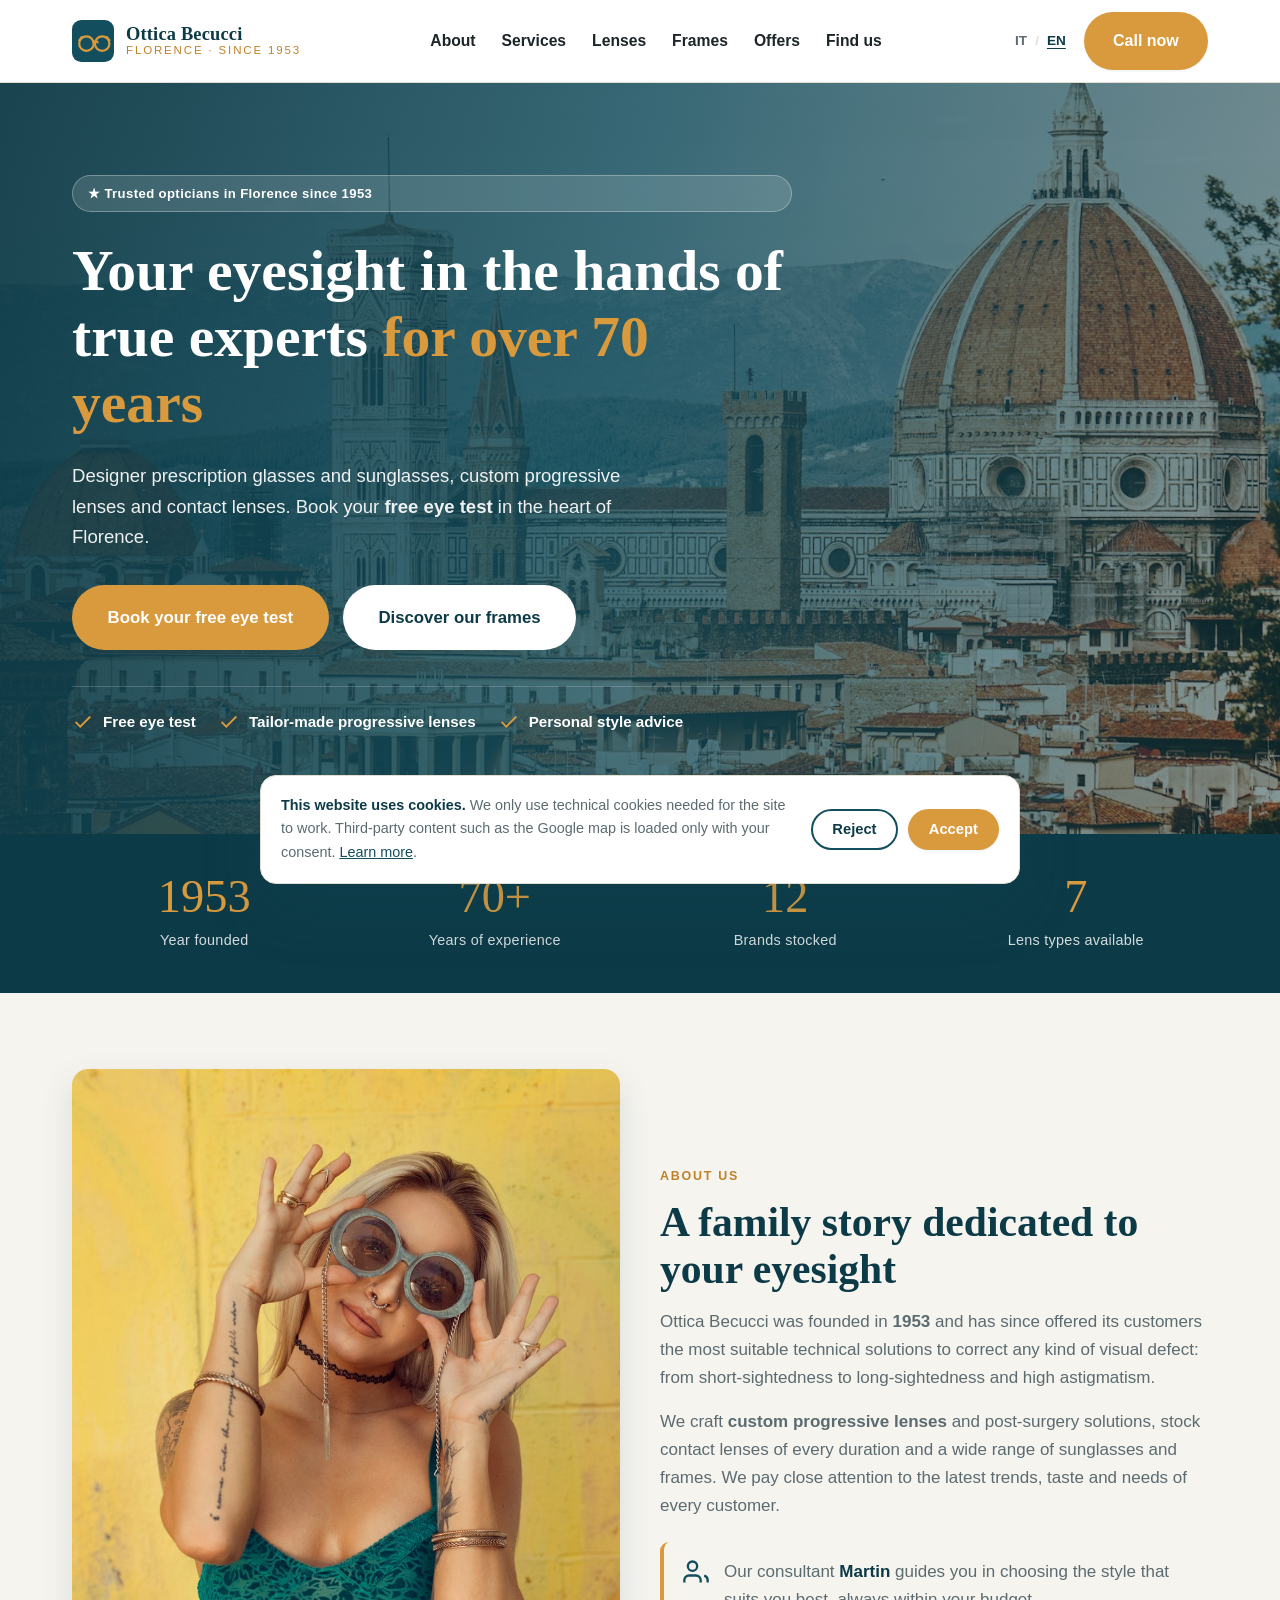
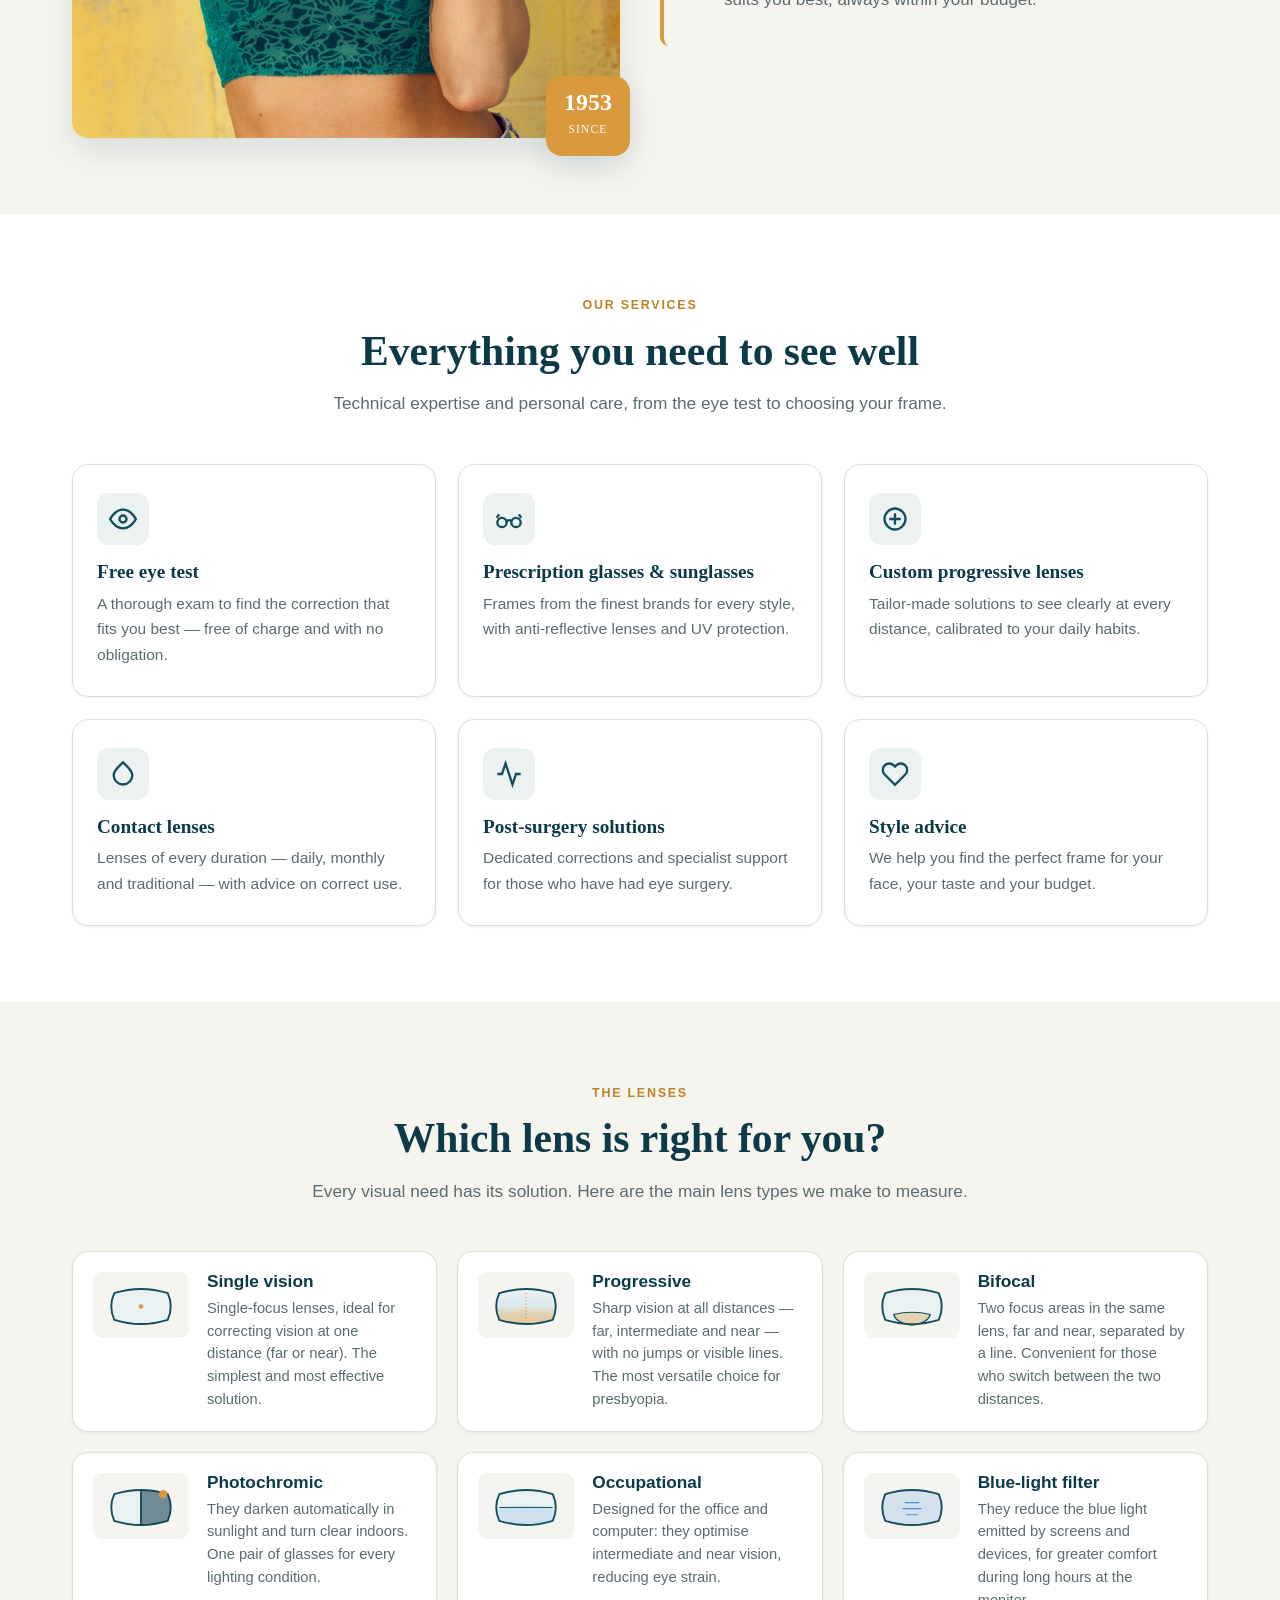
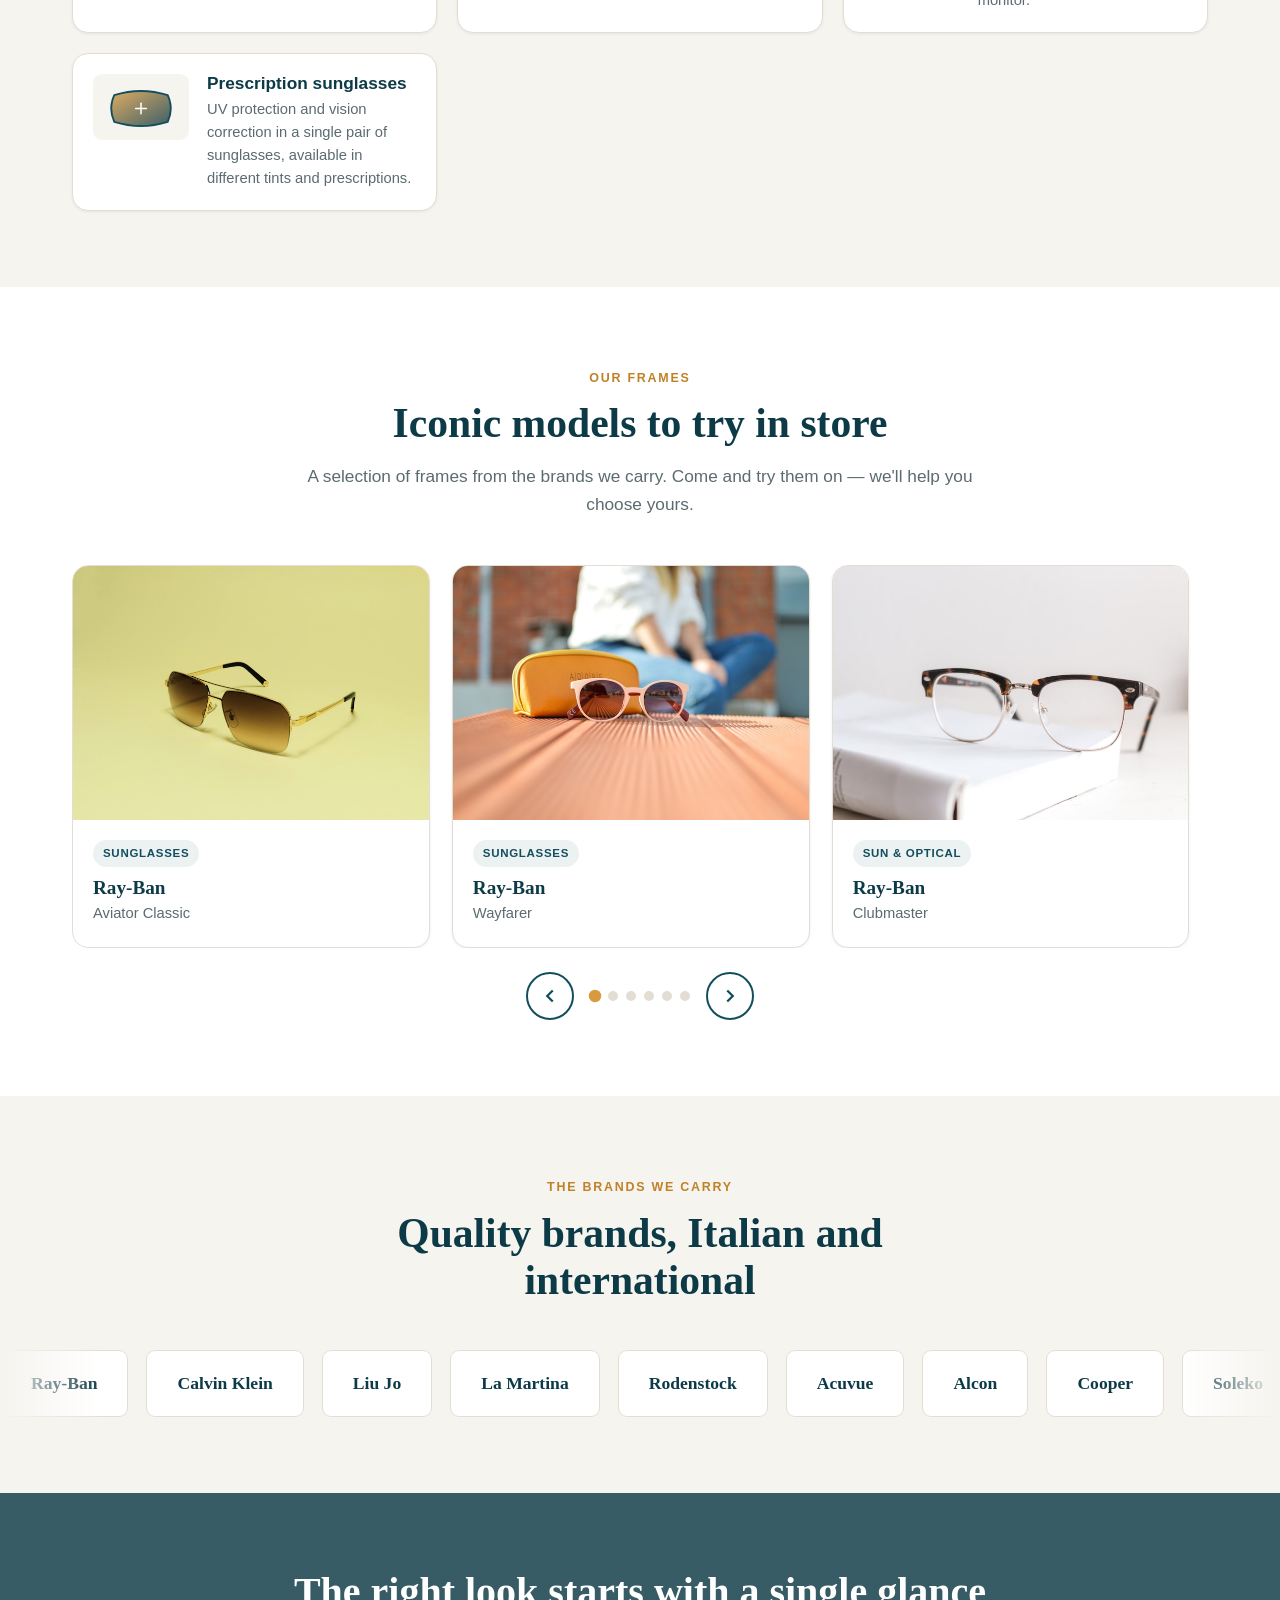
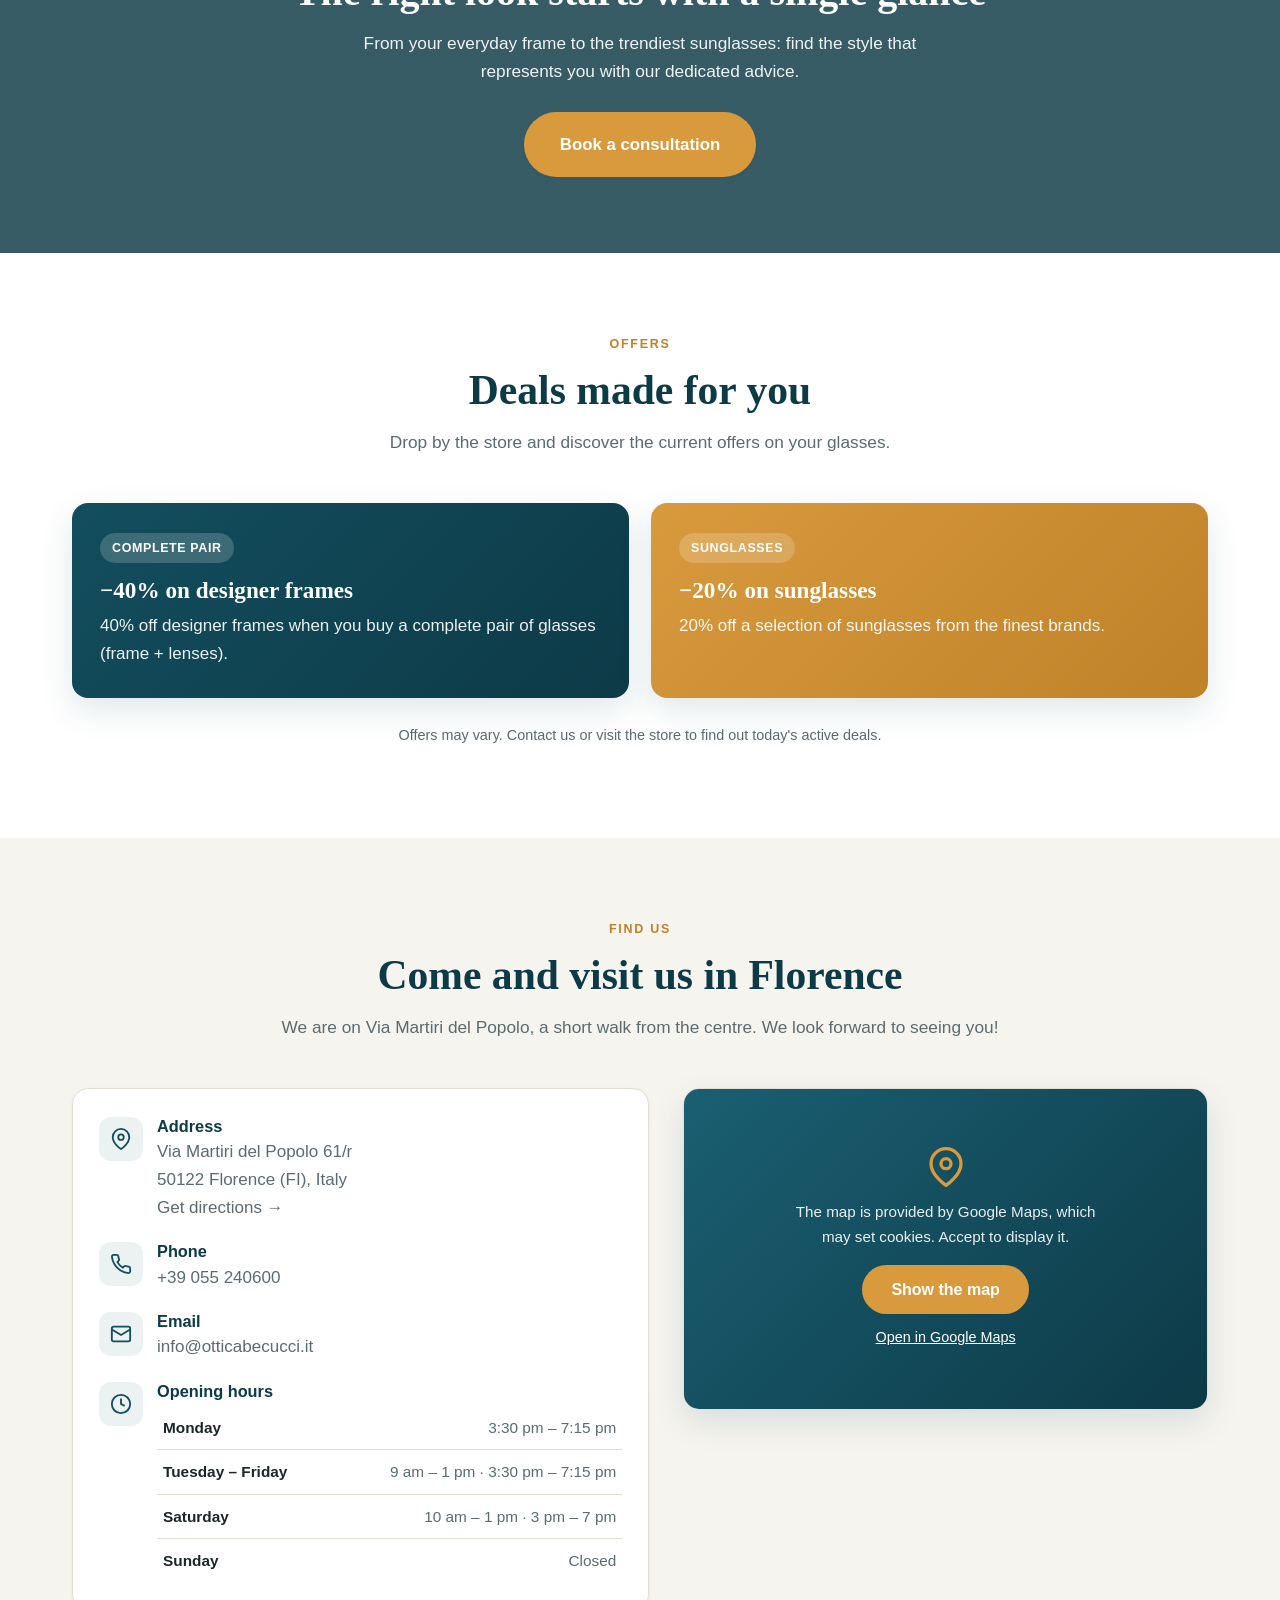
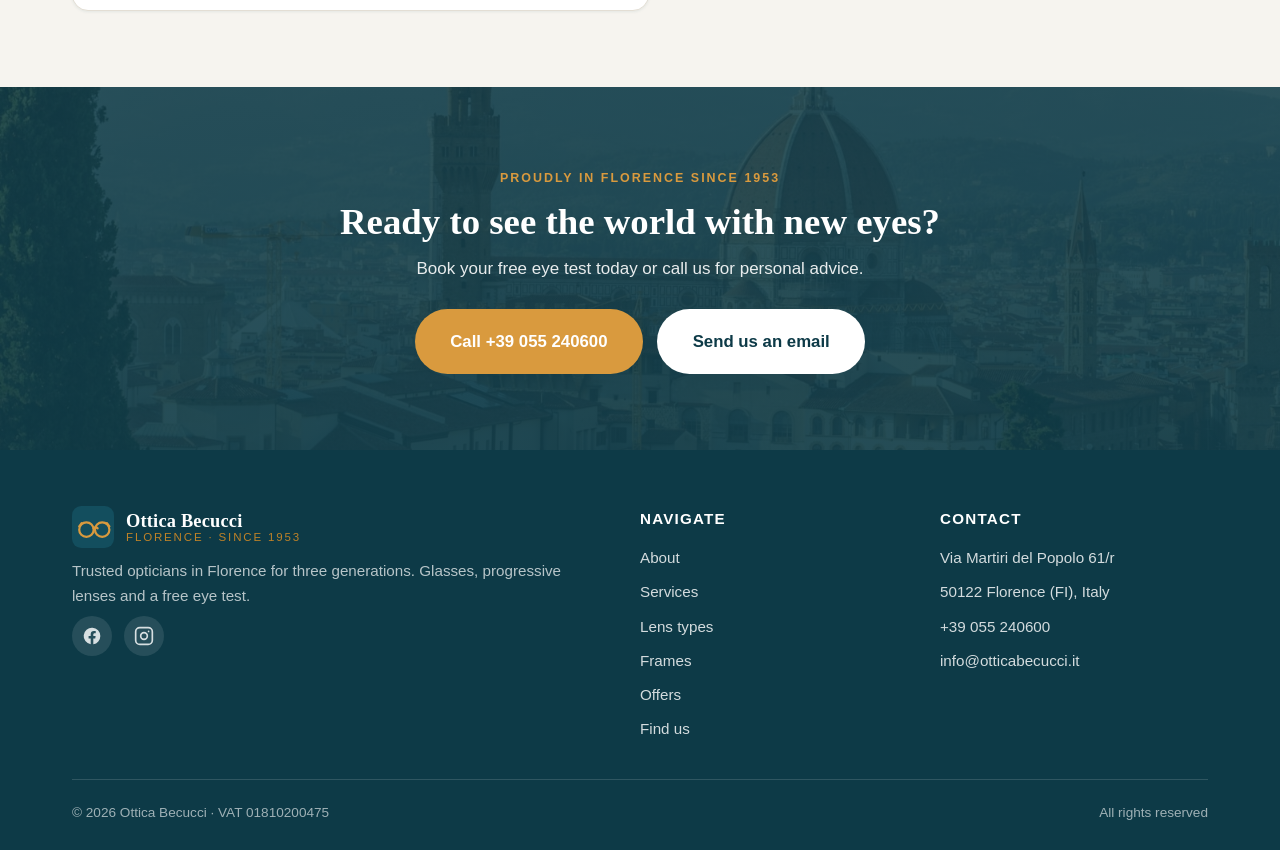
==== commit fad7e2b0: "Rediseño interactivo: carrusel, tipos de lentes, Florencia y cookies Mejoras de diseño/UX inspiradas" ====
--- a/en/index.html
+++ b/en/index.html
@@ -11,7 +11,6 @@
   <link rel="alternate" hreflang="en" href="https://www.otticabecucci.it/en/" />
   <link rel="alternate" hreflang="x-default" href="https://www.otticabecucci.it/" />
 
-  <!-- Open Graph -->
   <meta property="og:type" content="business.business" />
   <meta property="og:site_name" content="Ottica Becucci" />
   <meta property="og:locale" content="en_US" />
@@ -25,12 +24,11 @@
   <meta name="twitter:description" content="Glasses, progressive lenses and a free eye test in Florence." />
   <meta name="twitter:image" content="https://www.otticabecucci.it/assets/images/og-image.svg" />
 
-  <link rel="icon" href="/assets/images/favicon.svg" type="image/svg+xml" />
-  <link rel="manifest" href="/site.webmanifest" />
-  <link rel="preload" href="/assets/css/styles.css" as="style" />
-  <link rel="stylesheet" href="/assets/css/styles.css" />
-
-  <!-- Structured data: Optician (LocalBusiness) -->
+  <link rel="icon" href="../assets/images/favicon.svg" type="image/svg+xml" />
+  <link rel="manifest" href="../site.webmanifest" />
+  <link rel="preload" href="../assets/css/styles.css" as="style" />
+  <link rel="stylesheet" href="../assets/css/styles.css" />
+
   <script type="application/ld+json">
   {
     "@context": "https://schema.org",
@@ -70,19 +68,20 @@
     <div class="container">
       <nav class="nav" id="nav" aria-label="Main navigation">
         <a class="brand" href="#top" aria-label="Ottica Becucci — home">
-          <img class="brand__logo" src="/assets/images/logo.svg" width="42" height="42" alt="" />
+          <img class="brand__logo" src="../assets/images/logo.svg" width="42" height="42" alt="" />
           <span class="brand__name"><strong>Ottica Becucci</strong><span>Florence · since 1953</span></span>
         </a>
         <ul class="nav__menu" id="navMenu">
           <li><a class="nav__link" href="#about">About</a></li>
           <li><a class="nav__link" href="#services">Services</a></li>
-          <li><a class="nav__link" href="#brands">Brands</a></li>
+          <li><a class="nav__link" href="#lenses">Lenses</a></li>
+          <li><a class="nav__link" href="#frames">Frames</a></li>
           <li><a class="nav__link" href="#offers">Offers</a></li>
           <li><a class="nav__link" href="#contact">Find us</a></li>
         </ul>
         <div class="nav__actions">
           <div class="lang-switch" aria-label="Language selection">
-            <a href="/" hreflang="it">IT</a><span>/</span><a href="/en/" aria-current="true" hreflang="en">EN</a>
+            <a href="../" hreflang="it">IT</a><span>/</span><a href="./" aria-current="true" hreflang="en">EN</a>
           </div>
           <a class="btn btn--primary nav__cta-desktop" href="tel:+39055240600">Call now</a>
           <button class="nav__toggle" id="navToggle" aria-label="Open menu" aria-expanded="false" aria-controls="navMenu">
@@ -103,7 +102,7 @@
           <p class="hero__text">Designer prescription glasses and sunglasses, custom progressive lenses and contact lenses. Book your <strong>free eye test</strong> in the heart of Florence.</p>
           <div class="hero__actions">
             <a class="btn btn--primary btn--lg" href="#contact">Book your free eye test</a>
-            <a class="btn btn--light btn--lg" href="tel:+39055240600">+39 055 240600</a>
+            <a class="btn btn--light btn--lg" href="#frames">Discover our frames</a>
           </div>
           <div class="hero__trust">
             <span class="hero__trust-item"><svg viewBox="0 0 24 24" fill="none" stroke="currentColor" stroke-width="2"><path d="M20 6L9 17l-5-5"/></svg> Free eye test</span>
@@ -114,12 +113,24 @@
       </div>
     </section>
 
+    <!-- ===== Stats ===== -->
+    <section class="stats" aria-label="Ottica Becucci in numbers">
+      <div class="container">
+        <div class="stats__grid">
+          <div><div class="stat__num" data-count="1953">1953</div><div class="stat__label">Year founded</div></div>
+          <div><div class="stat__num" data-count="70" data-suffix="+">70+</div><div class="stat__label">Years of experience</div></div>
+          <div><div class="stat__num" data-count="12">12</div><div class="stat__label">Brands stocked</div></div>
+          <div><div class="stat__num" data-count="7">7</div><div class="stat__label">Lens types available</div></div>
+        </div>
+      </div>
+    </section>
+
     <!-- ===== About ===== -->
     <section class="section" id="about">
       <div class="container">
         <div class="about__grid reveal">
           <div class="about__media">
-            <img src="/assets/images/store.svg" width="600" height="450" loading="lazy" alt="Inside the Ottica Becucci store in Florence" />
+            <img src="../assets/images/about.jpg" width="900" height="1100" loading="lazy" alt="Customer wearing stylish sunglasses at Ottica Becucci" />
             <div class="about__est"><strong>1953</strong><span>since</span></div>
           </div>
           <div class="about__body">
@@ -179,27 +190,134 @@
       </div>
     </section>
 
-    <!-- ===== Brands ===== -->
-    <section class="section" id="brands">
+    <!-- ===== Lens types ===== -->
+    <section class="section" id="lenses">
+      <div class="container">
+        <div class="section__head">
+          <span class="section__eyebrow">The lenses</span>
+          <h2 class="section__title">Which lens is right for you?</h2>
+          <p class="section__lead">Every visual need has its solution. Here are the main lens types we make to measure.</p>
+        </div>
+        <div class="lens-grid">
+          <article class="lens-card reveal">
+            <div class="lens-card__fig"><img src="../assets/images/lenses/monofocali.svg" width="96" height="66" loading="lazy" alt="Single vision lens diagram" /></div>
+            <div><h3>Single vision</h3><p>Single-focus lenses, ideal for correcting vision at one distance (far or near). The simplest and most effective solution.</p></div>
+          </article>
+          <article class="lens-card reveal">
+            <div class="lens-card__fig"><img src="../assets/images/lenses/progressive.svg" width="96" height="66" loading="lazy" alt="Progressive lens diagram" /></div>
+            <div><h3>Progressive</h3><p>Sharp vision at all distances — far, intermediate and near — with no jumps or visible lines. The most versatile choice for presbyopia.</p></div>
+          </article>
+          <article class="lens-card reveal">
+            <div class="lens-card__fig"><img src="../assets/images/lenses/bifocali.svg" width="96" height="66" loading="lazy" alt="Bifocal lens diagram" /></div>
+            <div><h3>Bifocal</h3><p>Two focus areas in the same lens, far and near, separated by a line. Convenient for those who switch between the two distances.</p></div>
+          </article>
+          <article class="lens-card reveal">
+            <div class="lens-card__fig"><img src="../assets/images/lenses/fotocromatiche.svg" width="96" height="66" loading="lazy" alt="Photochromic lens diagram" /></div>
+            <div><h3>Photochromic</h3><p>They darken automatically in sunlight and turn clear indoors. One pair of glasses for every lighting condition.</p></div>
+          </article>
+          <article class="lens-card reveal">
+            <div class="lens-card__fig"><img src="../assets/images/lenses/occupazionali.svg" width="96" height="66" loading="lazy" alt="Occupational lens diagram" /></div>
+            <div><h3>Occupational</h3><p>Designed for the office and computer: they optimise intermediate and near vision, reducing eye strain.</p></div>
+          </article>
+          <article class="lens-card reveal">
+            <div class="lens-card__fig"><img src="../assets/images/lenses/luce-blu.svg" width="96" height="66" loading="lazy" alt="Blue-light filter lens diagram" /></div>
+            <div><h3>Blue-light filter</h3><p>They reduce the blue light emitted by screens and devices, for greater comfort during long hours at the monitor.</p></div>
+          </article>
+          <article class="lens-card reveal">
+            <div class="lens-card__fig"><img src="../assets/images/lenses/sole-graduate.svg" width="96" height="66" loading="lazy" alt="Prescription sunglasses lens diagram" /></div>
+            <div><h3>Prescription sunglasses</h3><p>UV protection and vision correction in a single pair of sunglasses, available in different tints and prescriptions.</p></div>
+          </article>
+        </div>
+      </div>
+    </section>
+
+    <!-- ===== Frames carousel ===== -->
+    <section class="section section--tint" id="frames">
+      <div class="container">
+        <div class="section__head">
+          <span class="section__eyebrow">Our frames</span>
+          <h2 class="section__title">Iconic models to try in store</h2>
+          <p class="section__lead">A selection of frames from the brands we carry. Come and try them on — we'll help you choose yours.</p>
+        </div>
+        <!-- NOTE TO OWNER: images are stock photos. Replace them with real photos of the models on sale. -->
+        <div class="carousel" data-carousel tabindex="0" aria-label="Frames gallery" aria-roledescription="carousel">
+          <div class="carousel__viewport">
+            <div class="carousel__track">
+              <article class="frame-card">
+                <div class="frame-card__img"><img src="../assets/images/frame-aviator.jpg" width="700" height="500" loading="lazy" alt="Ray-Ban Aviator sunglasses" /></div>
+                <div class="frame-card__body"><span class="frame-card__tag">Sunglasses</span><h3 class="frame-card__brand">Ray-Ban</h3><p class="frame-card__model">Aviator Classic</p></div>
+              </article>
+              <article class="frame-card">
+                <div class="frame-card__img"><img src="../assets/images/frame-wayfarer.jpg" width="700" height="500" loading="lazy" alt="Ray-Ban Wayfarer sunglasses" /></div>
+                <div class="frame-card__body"><span class="frame-card__tag">Sunglasses</span><h3 class="frame-card__brand">Ray-Ban</h3><p class="frame-card__model">Wayfarer</p></div>
+              </article>
+              <article class="frame-card">
+                <div class="frame-card__img"><img src="../assets/images/frame-clubmaster.jpg" width="700" height="500" loading="lazy" alt="Ray-Ban Clubmaster glasses" /></div>
+                <div class="frame-card__body"><span class="frame-card__tag">Sun &amp; Optical</span><h3 class="frame-card__brand">Ray-Ban</h3><p class="frame-card__model">Clubmaster</p></div>
+              </article>
+              <article class="frame-card">
+                <div class="frame-card__img"><img src="../assets/images/frame-round.jpg" width="700" height="500" loading="lazy" alt="Ray-Ban Round Metal sunglasses" /></div>
+                <div class="frame-card__body"><span class="frame-card__tag">Sunglasses</span><h3 class="frame-card__brand">Ray-Ban</h3><p class="frame-card__model">Round Metal</p></div>
+              </article>
+              <article class="frame-card">
+                <div class="frame-card__img"><img src="../assets/images/frame-cateye.jpg" width="700" height="500" loading="lazy" alt="Liu Jo cat-eye sunglasses" /></div>
+                <div class="frame-card__body"><span class="frame-card__tag">Sunglasses</span><h3 class="frame-card__brand">Liu Jo</h3><p class="frame-card__model">Cat-Eye</p></div>
+              </article>
+              <article class="frame-card">
+                <div class="frame-card__img"><img src="../assets/images/frame-optical.jpg" width="700" height="500" loading="lazy" alt="Calvin Klein optical frame" /></div>
+                <div class="frame-card__body"><span class="frame-card__tag">Optical glasses</span><h3 class="frame-card__brand">Calvin Klein</h3><p class="frame-card__model">Optical frame</p></div>
+              </article>
+              <article class="frame-card">
+                <div class="frame-card__img"><img src="../assets/images/frame-sport.jpg" width="700" height="500" loading="lazy" alt="Cébé sport eyewear" /></div>
+                <div class="frame-card__body"><span class="frame-card__tag">Sport eyewear</span><h3 class="frame-card__brand">Cébé</h3><p class="frame-card__model">Sport</p></div>
+              </article>
+              <article class="frame-card">
+                <div class="frame-card__img"><img src="../assets/images/frame-pilot.jpg" width="700" height="500" loading="lazy" alt="La Martina pilot sunglasses" /></div>
+                <div class="frame-card__body"><span class="frame-card__tag">Sunglasses</span><h3 class="frame-card__brand">La Martina</h3><p class="frame-card__model">Pilot</p></div>
+              </article>
+            </div>
+          </div>
+          <div class="carousel__controls">
+            <button class="carousel__btn" data-prev aria-label="Previous frame"><svg viewBox="0 0 24 24" fill="none" stroke="currentColor" stroke-width="2.5"><path d="M15 18l-6-6 6-6"/></svg></button>
+            <div class="carousel__dots" role="tablist" aria-label="Select slide"></div>
+            <button class="carousel__btn" data-next aria-label="Next frame"><svg viewBox="0 0 24 24" fill="none" stroke="currentColor" stroke-width="2.5"><path d="M9 6l6 6-6 6"/></svg></button>
+          </div>
+        </div>
+      </div>
+    </section>
+
+    <!-- ===== Brands (marquee) ===== -->
+    <section class="section" id="brands" aria-label="Brands stocked">
       <div class="container">
         <div class="section__head">
           <span class="section__eyebrow">The brands we carry</span>
-          <h2 class="section__title">Only quality brands, Italian and international</h2>
-        </div>
-        <div class="brands reveal" aria-label="Available brands">
-          <span class="brands__item">Ray-Ban</span>
-          <span class="brands__item">Calvin Klein</span>
-          <span class="brands__item">Liu Jo</span>
-          <span class="brands__item">La Martina</span>
-          <span class="brands__item">Rodenstock</span>
-          <span class="brands__item">Acuvue</span>
-          <span class="brands__item">Alcon</span>
-          <span class="brands__item">Cooper</span>
-          <span class="brands__item">Soleko</span>
-          <span class="brands__item">Cébé</span>
-          <span class="brands__item">Pagani</span>
-          <span class="brands__item">Optovista</span>
-        </div>
+          <h2 class="section__title">Quality brands, Italian and international</h2>
+        </div>
+      </div>
+      <div class="marquee">
+        <div class="marquee__track">
+          <span class="marquee__item">Ray-Ban</span>
+          <span class="marquee__item">Calvin Klein</span>
+          <span class="marquee__item">Liu Jo</span>
+          <span class="marquee__item">La Martina</span>
+          <span class="marquee__item">Rodenstock</span>
+          <span class="marquee__item">Acuvue</span>
+          <span class="marquee__item">Alcon</span>
+          <span class="marquee__item">Cooper</span>
+          <span class="marquee__item">Soleko</span>
+          <span class="marquee__item">Cébé</span>
+          <span class="marquee__item">Pagani</span>
+          <span class="marquee__item">Optovista</span>
+        </div>
+      </div>
+    </section>
+
+    <!-- ===== Banner CTA ===== -->
+    <section class="section banner">
+      <div class="container">
+        <h2>The right look starts with a single glance</h2>
+        <p>From your everyday frame to the trendiest sunglasses: find the style that represents you with our dedicated advice.</p>
+        <a class="btn btn--primary btn--lg" href="#contact">Book a consultation</a>
       </div>
     </section>
 
@@ -268,19 +386,24 @@
               </li>
             </ul>
           </div>
-          <div class="map reveal">
-            <iframe
-              title="Map — Ottica Becucci, Via Martiri del Popolo 61/r, Florence"
-              src="https://www.google.com/maps?q=Via+Martiri+del+Popolo+61r+Firenze&output=embed"
-              loading="lazy" referrerpolicy="no-referrer-when-downgrade" allowfullscreen></iframe>
+          <div class="map reveal" data-map
+               data-map-src="https://www.google.com/maps?q=Via+Martiri+del+Popolo+61r+Firenze&output=embed"
+               data-map-title="Map — Ottica Becucci, Via Martiri del Popolo 61/r, Florence">
+            <div class="map__placeholder">
+              <svg viewBox="0 0 24 24" fill="none" stroke="currentColor" stroke-width="2"><path d="M21 10c0 7-9 13-9 13s-9-6-9-13a9 9 0 0 1 18 0z"/><circle cx="12" cy="10" r="3"/></svg>
+              <p>The map is provided by Google Maps, which may set cookies. Accept to display it.</p>
+              <button class="btn btn--primary" data-map-accept type="button">Show the map</button>
+              <a href="https://www.google.com/maps/search/?api=1&query=Ottica+Becucci+Via+Martiri+del+Popolo+61r+Firenze" target="_blank" rel="noopener">Open in Google Maps</a>
+            </div>
           </div>
         </div>
       </div>
     </section>
 
     <!-- ===== CTA band ===== -->
-    <section class="section cta-band">
-      <div class="container">
+    <section class="section cta-band cta-band--firenze">
+      <div class="container">
+        <span class="cta-band__tag">Proudly in Florence since 1953</span>
         <h2>Ready to see the world with new eyes?</h2>
         <p>Book your free eye test today or call us for personal advice.</p>
         <div class="hero__actions" style="justify-content:center">
@@ -297,7 +420,7 @@
       <div class="footer__grid">
         <div class="footer__brand">
           <a class="brand" href="#top" style="color:#fff">
-            <img class="brand__logo" src="/assets/images/logo.svg" width="42" height="42" alt="" />
+            <img class="brand__logo" src="../assets/images/logo.svg" width="42" height="42" alt="" />
             <span class="brand__name"><strong style="color:#fff">Ottica Becucci</strong><span>Florence · since 1953</span></span>
           </a>
           <p>Trusted opticians in Florence for three generations. Glasses, progressive lenses and a free eye test.</p>
@@ -311,7 +434,8 @@
           <ul class="footer__links">
             <li><a href="#about">About</a></li>
             <li><a href="#services">Services</a></li>
-            <li><a href="#brands">Brands</a></li>
+            <li><a href="#lenses">Lens types</a></li>
+            <li><a href="#frames">Frames</a></li>
             <li><a href="#offers">Offers</a></li>
             <li><a href="#contact">Find us</a></li>
           </ul>
@@ -333,6 +457,19 @@
     </div>
   </footer>
 
-  <script src="/assets/js/main.js" defer></script>
+  <button class="to-top" aria-label="Back to top"><svg viewBox="0 0 24 24" fill="none" stroke="currentColor" stroke-width="2.5"><path d="M18 15l-6-6-6 6"/></svg></button>
+
+  <!-- ===== Cookie banner ===== -->
+  <div class="cookie" data-cookie role="dialog" aria-label="Cookie notice" aria-live="polite">
+    <div class="cookie__inner">
+      <p><strong>This website uses cookies.</strong> We only use technical cookies needed for the site to work. Third-party content such as the Google map is loaded only with your consent. <a href="#contact">Learn more</a>.</p>
+      <div class="cookie__actions">
+        <button class="btn btn--ghost" data-cookie-reject type="button">Reject</button>
+        <button class="btn btn--primary" data-cookie-accept type="button">Accept</button>
+      </div>
+    </div>
+  </div>
+
+  <script src="../assets/js/main.js" defer></script>
 </body>
 </html>
--- a/assets/css/styles.css
+++ b/assets/css/styles.css
@@ -5,7 +5,6 @@
 
 /* ---------- Design tokens ---------- */
 :root {
-  /* Palette */
   --color-primary: #134e5e;
   --color-primary-dark: #0d3a47;
   --color-primary-light: #2a7d92;
@@ -16,19 +15,16 @@
   --color-bg: #f6f4ef;
   --color-surface: #ffffff;
   --color-border: #e3ded4;
-  --color-success: #2f7d4f;
-
-  /* Typography */
+
   --font-sans: -apple-system, BlinkMacSystemFont, "Segoe UI", Roboto, Helvetica, Arial, sans-serif;
   --font-serif: "Iowan Old Style", "Palatino Linotype", Palatino, Georgia, "Times New Roman", serif;
 
-  /* Spacing & layout */
   --container: 1180px;
-  --radius: 14px;
-  --radius-sm: 8px;
+  --radius: 16px;
+  --radius-sm: 9px;
   --shadow-sm: 0 1px 3px rgba(19, 78, 94, 0.08);
-  --shadow-md: 0 10px 30px rgba(19, 78, 94, 0.12);
-  --shadow-lg: 0 20px 50px rgba(19, 78, 94, 0.18);
+  --shadow-md: 0 12px 32px rgba(19, 78, 94, 0.13);
+  --shadow-lg: 0 24px 60px rgba(19, 78, 94, 0.2);
   --transition: 0.25s ease;
 }
 
@@ -36,39 +32,34 @@
 *, *::before, *::after { box-sizing: border-box; }
 html { scroll-behavior: smooth; -webkit-text-size-adjust: 100%; }
 body {
-  margin: 0;
-  font-family: var(--font-sans);
-  color: var(--color-ink);
-  background: var(--color-bg);
-  line-height: 1.65;
-  font-size: 17px;
-  -webkit-font-smoothing: antialiased;
+  margin: 0; font-family: var(--font-sans); color: var(--color-ink); background: var(--color-bg);
+  line-height: 1.65; font-size: 17px; -webkit-font-smoothing: antialiased; overflow-x: hidden;
 }
 img { max-width: 100%; display: block; height: auto; }
 a { color: var(--color-primary); text-decoration: none; }
 a:hover { color: var(--color-primary-dark); }
-h1, h2, h3 { font-family: var(--font-serif); line-height: 1.15; font-weight: 700; color: var(--color-primary-dark); }
+h1, h2, h3 { font-family: var(--font-serif); line-height: 1.14; font-weight: 700; color: var(--color-primary-dark); }
 ul { margin: 0; padding: 0; }
 :focus-visible { outline: 3px solid var(--color-accent); outline-offset: 3px; border-radius: 4px; }
 
 /* ---------- Layout helpers ---------- */
 .container { width: 100%; max-width: var(--container); margin-inline: auto; padding-inline: 22px; }
-.section { padding: 72px 0; }
+.section { padding: 76px 0; }
 .section--tint { background: var(--color-surface); }
-.section__head { max-width: 720px; margin: 0 auto 44px; text-align: center; }
+.section__head { max-width: 720px; margin: 0 auto 46px; text-align: center; }
 .section__eyebrow {
   display: inline-block; text-transform: uppercase; letter-spacing: 0.14em;
   font-size: 0.78rem; font-weight: 700; color: var(--color-accent-dark); margin-bottom: 12px;
 }
-.section__title { font-size: clamp(1.7rem, 4vw, 2.5rem); margin: 0 0 14px; }
+.section__title { font-size: clamp(1.7rem, 4vw, 2.6rem); margin: 0 0 14px; }
 .section__lead { font-size: 1.08rem; color: var(--color-muted); margin: 0; }
 
 /* ---------- Buttons ---------- */
 .btn {
   display: inline-flex; align-items: center; justify-content: center; gap: 0.5em;
-  padding: 0.85em 1.6em; border-radius: 999px; font-weight: 700; font-size: 1rem;
-  cursor: pointer; border: 2px solid transparent; transition: transform var(--transition), box-shadow var(--transition), background var(--transition), color var(--transition);
-  text-align: center;
+  padding: 0.85em 1.7em; border-radius: 999px; font-weight: 700; font-size: 1rem; cursor: pointer;
+  border: 2px solid transparent; text-align: center;
+  transition: transform var(--transition), box-shadow var(--transition), background var(--transition), color var(--transition);
 }
 .btn:hover { transform: translateY(-2px); }
 .btn--primary { background: var(--color-accent); color: #fff; box-shadow: var(--shadow-sm); }
@@ -77,7 +68,7 @@
 .btn--ghost:hover { background: var(--color-primary); color: #fff; }
 .btn--light { background: #fff; color: var(--color-primary-dark); }
 .btn--light:hover { background: var(--color-bg); color: var(--color-primary-dark); }
-.btn--lg { padding: 1em 1.9em; font-size: 1.05rem; }
+.btn--lg { padding: 1em 2em; font-size: 1.05rem; }
 
 /* ---------- Header / Nav ---------- */
 .header {
@@ -104,38 +95,44 @@
 .lang-switch a[aria-current="true"] { color: var(--color-primary-dark); text-decoration: underline; text-underline-offset: 3px; }
 .lang-switch span { color: var(--color-border); }
 
-.nav__toggle {
-  display: none; background: none; border: 0; cursor: pointer; padding: 8px;
-  flex-direction: column; gap: 5px;
-}
+.nav__toggle { display: none; background: none; border: 0; cursor: pointer; padding: 8px; flex-direction: column; gap: 5px; }
 .nav__toggle span { width: 26px; height: 2px; background: var(--color-primary-dark); border-radius: 2px; transition: var(--transition); }
 
 /* ---------- Hero ---------- */
-.hero {
-  position: relative; overflow: hidden;
-  background:
-    linear-gradient(135deg, rgba(13, 58, 71, 0.92) 0%, rgba(19, 78, 94, 0.82) 100%),
-    url("../images/hero.svg") center/cover no-repeat;
-  color: #fff;
-}
-.hero__inner { display: grid; gap: 28px; padding: 84px 0 92px; max-width: 760px; }
+.hero { position: relative; overflow: hidden; color: #fff; isolation: isolate; }
+.hero::before {
+  content: ""; position: absolute; inset: 0; z-index: -2;
+  background: url("../images/hero.jpg") center/cover no-repeat;
+  transform: scale(1.05);
+}
+.hero::after {
+  content: ""; position: absolute; inset: 0; z-index: -1;
+  background: linear-gradient(105deg, rgba(13,58,71,0.94) 0%, rgba(19,78,94,0.82) 45%, rgba(13,58,71,0.45) 100%);
+}
+.hero__inner { display: grid; gap: 26px; padding: 92px 0 100px; max-width: 720px; }
 .hero__badge {
   display: inline-flex; align-items: center; gap: 8px; align-self: start;
   background: rgba(255, 255, 255, 0.14); border: 1px solid rgba(255, 255, 255, 0.3);
   padding: 7px 15px; border-radius: 999px; font-size: 0.82rem; font-weight: 600; letter-spacing: 0.03em;
 }
-.hero__title { font-size: clamp(2.1rem, 5.5vw, 3.5rem); color: #fff; margin: 0; }
+.hero__title { font-size: clamp(2.2rem, 5.6vw, 3.6rem); color: #fff; margin: 0; }
 .hero__title em { color: var(--color-accent); font-style: normal; }
-.hero__text { font-size: 1.15rem; color: rgba(255, 255, 255, 0.92); margin: 0; max-width: 560px; }
+.hero__text { font-size: 1.16rem; color: rgba(255, 255, 255, 0.92); margin: 0; max-width: 560px; }
 .hero__actions { display: flex; flex-wrap: wrap; gap: 14px; margin-top: 6px; }
 .hero__trust { display: flex; flex-wrap: wrap; gap: 22px; margin-top: 10px; padding-top: 22px; border-top: 1px solid rgba(255, 255, 255, 0.18); }
 .hero__trust-item { display: flex; align-items: center; gap: 9px; font-size: 0.95rem; font-weight: 600; }
 .hero__trust-item svg { width: 22px; height: 22px; color: var(--color-accent); flex-shrink: 0; }
 
+/* ---------- Stats band ---------- */
+.stats { background: var(--color-primary-dark); color: #fff; }
+.stats__grid { display: grid; grid-template-columns: repeat(2, 1fr); gap: 26px; text-align: center; padding: 40px 0; }
+.stat__num { font-family: var(--font-serif); font-size: clamp(2rem, 5vw, 2.9rem); color: var(--color-accent); line-height: 1; }
+.stat__label { font-size: 0.9rem; color: rgba(255,255,255,0.82); margin-top: 8px; letter-spacing: 0.02em; }
+
 /* ---------- About ---------- */
 .about__grid { display: grid; gap: 40px; align-items: center; }
 .about__media { position: relative; }
-.about__media img { border-radius: var(--radius); box-shadow: var(--shadow-md); width: 100%; }
+.about__media img { border-radius: var(--radius); box-shadow: var(--shadow-md); width: 100%; object-fit: cover; }
 .about__est {
   position: absolute; bottom: -18px; right: -10px; background: var(--color-accent); color: #fff;
   font-family: var(--font-serif); border-radius: var(--radius); padding: 14px 18px; box-shadow: var(--shadow-md); text-align: center;
@@ -150,37 +147,79 @@
 .about__highlight svg { width: 28px; height: 28px; color: var(--color-primary); flex-shrink: 0; }
 .about__highlight strong { color: var(--color-primary-dark); }
 
-/* ---------- Services ---------- */
+/* ---------- Cards (servizi) ---------- */
 .cards { display: grid; gap: 22px; grid-template-columns: 1fr; }
 .card {
   background: var(--color-surface); border: 1px solid var(--color-border); border-radius: var(--radius);
   padding: 28px 24px; box-shadow: var(--shadow-sm); transition: transform var(--transition), box-shadow var(--transition);
 }
 .card:hover { transform: translateY(-4px); box-shadow: var(--shadow-md); }
-.card__icon {
-  width: 52px; height: 52px; border-radius: 12px; display: grid; place-items: center;
-  background: rgba(19, 78, 94, 0.08); color: var(--color-primary); margin-bottom: 16px;
-}
+.card__icon { width: 52px; height: 52px; border-radius: 12px; display: grid; place-items: center; background: rgba(19, 78, 94, 0.08); color: var(--color-primary); margin-bottom: 16px; }
 .card__icon svg { width: 28px; height: 28px; }
 .card h3 { font-size: 1.2rem; margin: 0 0 8px; }
 .card p { margin: 0; color: var(--color-muted); font-size: 0.97rem; }
 
-/* ---------- Brands ---------- */
-.brands { display: grid; grid-template-columns: repeat(2, 1fr); gap: 14px; }
-.brands__item {
+/* ---------- Lens types ---------- */
+.lens-grid { display: grid; gap: 20px; grid-template-columns: 1fr; }
+.lens-card {
+  display: flex; gap: 18px; align-items: flex-start; background: var(--color-surface);
+  border: 1px solid var(--color-border); border-radius: var(--radius); padding: 20px;
+  box-shadow: var(--shadow-sm); transition: transform var(--transition), box-shadow var(--transition);
+}
+.lens-card:hover { transform: translateY(-4px); box-shadow: var(--shadow-md); }
+.lens-card__fig { flex-shrink: 0; width: 96px; height: 66px; background: var(--color-bg); border-radius: var(--radius-sm); display: grid; place-items: center; padding: 6px; }
+.lens-card__fig img { width: 100%; height: 100%; object-fit: contain; }
+.lens-card h3 { font-size: 1.08rem; margin: 0 0 5px; font-family: var(--font-sans); color: var(--color-primary-dark); }
+.lens-card p { margin: 0; color: var(--color-muted); font-size: 0.92rem; line-height: 1.55; }
+
+/* ---------- Carousel (frames) ---------- */
+.carousel { position: relative; }
+.carousel__viewport { overflow: hidden; border-radius: var(--radius); }
+.carousel__track { display: flex; gap: 22px; transition: transform 0.45s cubic-bezier(.4,.0,.2,1); will-change: transform; }
+.frame-card {
+  flex: 0 0 86%; background: var(--color-surface); border: 1px solid var(--color-border);
+  border-radius: var(--radius); overflow: hidden; box-shadow: var(--shadow-sm);
+}
+.frame-card__img { aspect-ratio: 7 / 5; overflow: hidden; background: var(--color-bg); }
+.frame-card__img img { width: 100%; height: 100%; object-fit: cover; transition: transform 0.5s ease; }
+.frame-card:hover .frame-card__img img { transform: scale(1.06); }
+.frame-card__body { padding: 18px 20px 22px; }
+.frame-card__tag { display: inline-block; background: rgba(19,78,94,0.08); color: var(--color-primary); font-size: 0.72rem; font-weight: 700; text-transform: uppercase; letter-spacing: 0.06em; padding: 4px 10px; border-radius: 999px; margin-bottom: 10px; }
+.frame-card__brand { font-family: var(--font-serif); font-size: 1.2rem; color: var(--color-primary-dark); margin: 0; }
+.frame-card__model { color: var(--color-muted); font-size: 0.92rem; margin: 2px 0 0; }
+.carousel__controls { display: flex; align-items: center; justify-content: center; gap: 16px; margin-top: 24px; }
+.carousel__btn {
+  width: 48px; height: 48px; border-radius: 50%; border: 2px solid var(--color-primary); background: #fff;
+  color: var(--color-primary); cursor: pointer; display: grid; place-items: center; transition: var(--transition);
+}
+.carousel__btn:hover { background: var(--color-primary); color: #fff; }
+.carousel__btn svg { width: 22px; height: 22px; }
+.carousel__dots { display: flex; gap: 8px; }
+.carousel__dot { width: 10px; height: 10px; border-radius: 50%; border: 0; background: var(--color-border); cursor: pointer; padding: 0; transition: var(--transition); }
+.carousel__dot.is-active { background: var(--color-accent); transform: scale(1.25); }
+
+/* ---------- Brands marquee ---------- */
+.marquee { overflow: hidden; -webkit-mask-image: linear-gradient(90deg, transparent, #000 8%, #000 92%, transparent); mask-image: linear-gradient(90deg, transparent, #000 8%, #000 92%, transparent); }
+.marquee__track { display: flex; gap: 18px; width: max-content; animation: marquee 32s linear infinite; }
+.marquee:hover .marquee__track { animation-play-state: paused; }
+.marquee__item {
   display: grid; place-items: center; background: var(--color-surface); border: 1px solid var(--color-border);
-  border-radius: var(--radius-sm); padding: 22px 12px; font-family: var(--font-serif); font-weight: 700;
-  font-size: 1.05rem; color: var(--color-primary-dark); letter-spacing: 0.02em; text-align: center;
-  transition: var(--transition); min-height: 78px;
-}
-.brands__item:hover { border-color: var(--color-accent); color: var(--color-accent-dark); box-shadow: var(--shadow-sm); }
+  border-radius: var(--radius-sm); padding: 18px 30px; font-family: var(--font-serif); font-weight: 700;
+  font-size: 1.1rem; color: var(--color-primary-dark); white-space: nowrap;
+}
+@keyframes marquee { from { transform: translateX(0); } to { transform: translateX(-50%); } }
+
+/* ---------- Banner (parallax CTA) ---------- */
+.banner { position: relative; color: #fff; text-align: center; isolation: isolate; }
+.banner::before { content: ""; position: absolute; inset: 0; z-index: -2; background: url("../images/banner.jpg") center/cover fixed no-repeat; }
+.banner::after { content: ""; position: absolute; inset: 0; z-index: -1; background: linear-gradient(rgba(13,58,71,0.82), rgba(13,58,71,0.82)); }
+.banner h2 { color: #fff; font-size: clamp(1.7rem, 4vw, 2.5rem); margin: 0 0 14px; }
+.banner p { color: rgba(255,255,255,0.92); max-width: 600px; margin: 0 auto 26px; font-size: 1.08rem; }
 
 /* ---------- Promotions ---------- */
 .promos { display: grid; gap: 22px; grid-template-columns: 1fr; }
-.promo {
-  position: relative; overflow: hidden; border-radius: var(--radius); padding: 30px 28px; color: #fff;
-  background: linear-gradient(135deg, var(--color-primary) 0%, var(--color-primary-dark) 100%); box-shadow: var(--shadow-md);
-}
+.promo { position: relative; overflow: hidden; border-radius: var(--radius); padding: 30px 28px; color: #fff;
+  background: linear-gradient(135deg, var(--color-primary) 0%, var(--color-primary-dark) 100%); box-shadow: var(--shadow-md); }
 .promo--accent { background: linear-gradient(135deg, var(--color-accent) 0%, var(--color-accent-dark) 100%); }
 .promo__tag { display: inline-block; background: rgba(255,255,255,0.18); padding: 5px 12px; border-radius: 999px; font-size: 0.78rem; font-weight: 700; letter-spacing: 0.05em; text-transform: uppercase; margin-bottom: 14px; }
 .promo h3 { color: #fff; font-size: 1.45rem; margin: 0 0 8px; }
@@ -196,20 +235,51 @@
 .info-item h3 { font-size: 1.02rem; margin: 0 0 3px; font-family: var(--font-sans); }
 .info-item a, .info-item p { margin: 0; color: var(--color-muted); }
 .info-item a:hover { color: var(--color-primary); }
-
 .hours { width: 100%; border-collapse: collapse; margin-top: 6px; font-size: 0.96rem; }
 .hours th, .hours td { text-align: left; padding: 9px 6px; border-bottom: 1px solid var(--color-border); }
 .hours th { font-weight: 600; color: var(--color-ink); font-family: var(--font-sans); }
 .hours td { color: var(--color-muted); text-align: right; }
 .hours tr:last-child th, .hours tr:last-child td { border-bottom: 0; }
-
 .map { border-radius: var(--radius); overflow: hidden; box-shadow: var(--shadow-md); border: 1px solid var(--color-border); min-height: 320px; }
 .map iframe { width: 100%; height: 100%; min-height: 320px; border: 0; display: block; }
-
 .contact-card { background: var(--color-surface); border: 1px solid var(--color-border); border-radius: var(--radius); padding: 28px 26px; box-shadow: var(--shadow-sm); }
 
+/* ---------- Map consent placeholder ---------- */
+.map__placeholder {
+  display: grid; place-content: center; gap: 12px; text-align: center; padding: 28px;
+  min-height: 320px; background: linear-gradient(135deg, #1a5f72, var(--color-primary-dark)); color: #fff;
+}
+.map__placeholder svg { width: 40px; height: 40px; color: var(--color-accent); justify-self: center; }
+.map__placeholder p { margin: 0; color: rgba(255,255,255,0.9); font-size: 0.95rem; max-width: 320px; }
+.map__placeholder .btn { justify-self: center; margin-top: 4px; }
+.map__placeholder a { color: #fff; text-decoration: underline; font-size: 0.9rem; }
+
+/* ---------- Cookie banner ---------- */
+.cookie {
+  position: fixed; left: 16px; right: 16px; bottom: 16px; z-index: 130; max-width: 760px; margin-inline: auto;
+  background: var(--color-surface); border: 1px solid var(--color-border); border-radius: var(--radius);
+  box-shadow: var(--shadow-lg); padding: 18px 20px; transform: translateY(140%); transition: transform 0.4s ease;
+}
+.cookie.is-visible { transform: none; }
+.cookie__inner { display: grid; gap: 14px; align-items: center; }
+.cookie p { margin: 0; font-size: 0.9rem; color: var(--color-muted); }
+.cookie p strong { color: var(--color-primary-dark); }
+.cookie a { color: var(--color-primary); text-decoration: underline; }
+.cookie__actions { display: flex; flex-wrap: wrap; gap: 10px; }
+.cookie__actions .btn { padding: 0.7em 1.3em; font-size: 0.92rem; }
+@media (min-width: 720px) {
+  .cookie__inner { grid-template-columns: 1fr auto; }
+  .cookie__actions { flex-wrap: nowrap; }
+}
+
 /* ---------- CTA band ---------- */
-.cta-band { background: linear-gradient(135deg, var(--color-primary-dark), var(--color-primary)); color: #fff; text-align: center; }
+.cta-band {
+  position: relative; isolation: isolate; color: #fff; text-align: center;
+  background: linear-gradient(135deg, var(--color-primary-dark), var(--color-primary));
+}
+.cta-band--firenze::before { content: ""; position: absolute; inset: 0; z-index: -2; background: url("../images/firenze-skyline.jpg") center/cover no-repeat; }
+.cta-band--firenze::after { content: ""; position: absolute; inset: 0; z-index: -1; background: linear-gradient(rgba(13,58,71,0.86), rgba(13,58,71,0.9)); }
+.cta-band__tag { display: inline-block; text-transform: uppercase; letter-spacing: 0.16em; font-size: 0.78rem; font-weight: 700; color: var(--color-accent); margin-bottom: 12px; }
 .cta-band h2 { color: #fff; font-size: clamp(1.6rem, 4vw, 2.3rem); margin: 0 0 12px; }
 .cta-band p { color: rgba(255,255,255,0.9); max-width: 560px; margin: 0 auto 26px; }
 
@@ -227,25 +297,39 @@
 .footer__social svg { width: 20px; height: 20px; }
 .footer__bottom { margin-top: 38px; padding-top: 22px; border-top: 1px solid rgba(255,255,255,0.14); display: flex; flex-wrap: wrap; gap: 10px; justify-content: space-between; font-size: 0.85rem; color: rgba(255,255,255,0.6); }
 
+/* ---------- Back to top ---------- */
+.to-top {
+  position: fixed; right: 20px; bottom: 20px; width: 48px; height: 48px; border-radius: 50%; border: 0;
+  background: var(--color-accent); color: #fff; cursor: pointer; display: grid; place-items: center;
+  box-shadow: var(--shadow-md); opacity: 0; pointer-events: none; transform: translateY(12px);
+  transition: opacity var(--transition), transform var(--transition); z-index: 90;
+}
+.to-top.is-visible { opacity: 1; pointer-events: auto; transform: none; }
+.to-top svg { width: 22px; height: 22px; }
+
 /* ---------- Reveal animation ---------- */
 .reveal { opacity: 0; transform: translateY(24px); transition: opacity 0.6s ease, transform 0.6s ease; }
 .reveal.is-visible { opacity: 1; transform: none; }
 
 /* ---------- Responsive ---------- */
+@media (min-width: 560px) {
+  .frame-card { flex: 0 0 46%; }
+}
 @media (min-width: 640px) {
   .cards { grid-template-columns: repeat(2, 1fr); }
-  .brands { grid-template-columns: repeat(3, 1fr); }
+  .lens-grid { grid-template-columns: repeat(2, 1fr); }
   .promos { grid-template-columns: repeat(2, 1fr); }
+  .stats__grid { grid-template-columns: repeat(4, 1fr); }
   .footer__grid { grid-template-columns: 2fr 1fr 1fr; }
 }
 @media (min-width: 900px) {
   .cards { grid-template-columns: repeat(3, 1fr); }
-  .brands { grid-template-columns: repeat(4, 1fr); }
   .about__grid { grid-template-columns: 1fr 1fr; }
   .contact__grid { grid-template-columns: 1.1fr 1fr; align-items: start; }
+  .frame-card { flex: 0 0 31.5%; }
 }
 @media (min-width: 1100px) {
-  .brands { grid-template-columns: repeat(6, 1fr); }
+  .lens-grid { grid-template-columns: repeat(3, 1fr); }
 }
 
 /* ---------- Mobile nav ---------- */
@@ -269,6 +353,8 @@
 /* ---------- Reduced motion ---------- */
 @media (prefers-reduced-motion: reduce) {
   html { scroll-behavior: auto; }
-  *, *::before, *::after { animation-duration: 0.01ms !important; transition-duration: 0.01ms !important; }
+  *, *::before, *::after { animation-duration: 0.01ms !important; transition-duration: 0.01ms !important; animation-iteration-count: 1 !important; }
   .reveal { opacity: 1; transform: none; }
-}
+  .banner::before { background-attachment: scroll; }
+  .marquee__track { animation: none; }
+}
--- a/assets/css/styles.css
+++ b/assets/css/styles.css
@@ -5,7 +5,6 @@
 
 /* ---------- Design tokens ---------- */
 :root {
-  /* Palette */
   --color-primary: #134e5e;
   --color-primary-dark: #0d3a47;
   --color-primary-light: #2a7d92;
@@ -16,19 +15,16 @@
   --color-bg: #f6f4ef;
   --color-surface: #ffffff;
   --color-border: #e3ded4;
-  --color-success: #2f7d4f;
-
-  /* Typography */
+
   --font-sans: -apple-system, BlinkMacSystemFont, "Segoe UI", Roboto, Helvetica, Arial, sans-serif;
   --font-serif: "Iowan Old Style", "Palatino Linotype", Palatino, Georgia, "Times New Roman", serif;
 
-  /* Spacing & layout */
   --container: 1180px;
-  --radius: 14px;
-  --radius-sm: 8px;
+  --radius: 16px;
+  --radius-sm: 9px;
   --shadow-sm: 0 1px 3px rgba(19, 78, 94, 0.08);
-  --shadow-md: 0 10px 30px rgba(19, 78, 94, 0.12);
-  --shadow-lg: 0 20px 50px rgba(19, 78, 94, 0.18);
+  --shadow-md: 0 12px 32px rgba(19, 78, 94, 0.13);
+  --shadow-lg: 0 24px 60px rgba(19, 78, 94, 0.2);
   --transition: 0.25s ease;
 }
 
@@ -36,39 +32,34 @@
 *, *::before, *::after { box-sizing: border-box; }
 html { scroll-behavior: smooth; -webkit-text-size-adjust: 100%; }
 body {
-  margin: 0;
-  font-family: var(--font-sans);
-  color: var(--color-ink);
-  background: var(--color-bg);
-  line-height: 1.65;
-  font-size: 17px;
-  -webkit-font-smoothing: antialiased;
+  margin: 0; font-family: var(--font-sans); color: var(--color-ink); background: var(--color-bg);
+  line-height: 1.65; font-size: 17px; -webkit-font-smoothing: antialiased; overflow-x: hidden;
 }
 img { max-width: 100%; display: block; height: auto; }
 a { color: var(--color-primary); text-decoration: none; }
 a:hover { color: var(--color-primary-dark); }
-h1, h2, h3 { font-family: var(--font-serif); line-height: 1.15; font-weight: 700; color: var(--color-primary-dark); }
+h1, h2, h3 { font-family: var(--font-serif); line-height: 1.14; font-weight: 700; color: var(--color-primary-dark); }
 ul { margin: 0; padding: 0; }
 :focus-visible { outline: 3px solid var(--color-accent); outline-offset: 3px; border-radius: 4px; }
 
 /* ---------- Layout helpers ---------- */
 .container { width: 100%; max-width: var(--container); margin-inline: auto; padding-inline: 22px; }
-.section { padding: 72px 0; }
+.section { padding: 76px 0; }
 .section--tint { background: var(--color-surface); }
-.section__head { max-width: 720px; margin: 0 auto 44px; text-align: center; }
+.section__head { max-width: 720px; margin: 0 auto 46px; text-align: center; }
 .section__eyebrow {
   display: inline-block; text-transform: uppercase; letter-spacing: 0.14em;
   font-size: 0.78rem; font-weight: 700; color: var(--color-accent-dark); margin-bottom: 12px;
 }
-.section__title { font-size: clamp(1.7rem, 4vw, 2.5rem); margin: 0 0 14px; }
+.section__title { font-size: clamp(1.7rem, 4vw, 2.6rem); margin: 0 0 14px; }
 .section__lead { font-size: 1.08rem; color: var(--color-muted); margin: 0; }
 
 /* ---------- Buttons ---------- */
 .btn {
   display: inline-flex; align-items: center; justify-content: center; gap: 0.5em;
-  padding: 0.85em 1.6em; border-radius: 999px; font-weight: 700; font-size: 1rem;
-  cursor: pointer; border: 2px solid transparent; transition: transform var(--transition), box-shadow var(--transition), background var(--transition), color var(--transition);
-  text-align: center;
+  padding: 0.85em 1.7em; border-radius: 999px; font-weight: 700; font-size: 1rem; cursor: pointer;
+  border: 2px solid transparent; text-align: center;
+  transition: transform var(--transition), box-shadow var(--transition), background var(--transition), color var(--transition);
 }
 .btn:hover { transform: translateY(-2px); }
 .btn--primary { background: var(--color-accent); color: #fff; box-shadow: var(--shadow-sm); }
@@ -77,7 +68,7 @@
 .btn--ghost:hover { background: var(--color-primary); color: #fff; }
 .btn--light { background: #fff; color: var(--color-primary-dark); }
 .btn--light:hover { background: var(--color-bg); color: var(--color-primary-dark); }
-.btn--lg { padding: 1em 1.9em; font-size: 1.05rem; }
+.btn--lg { padding: 1em 2em; font-size: 1.05rem; }
 
 /* ---------- Header / Nav ---------- */
 .header {
@@ -104,38 +95,44 @@
 .lang-switch a[aria-current="true"] { color: var(--color-primary-dark); text-decoration: underline; text-underline-offset: 3px; }
 .lang-switch span { color: var(--color-border); }
 
-.nav__toggle {
-  display: none; background: none; border: 0; cursor: pointer; padding: 8px;
-  flex-direction: column; gap: 5px;
-}
+.nav__toggle { display: none; background: none; border: 0; cursor: pointer; padding: 8px; flex-direction: column; gap: 5px; }
 .nav__toggle span { width: 26px; height: 2px; background: var(--color-primary-dark); border-radius: 2px; transition: var(--transition); }
 
 /* ---------- Hero ---------- */
-.hero {
-  position: relative; overflow: hidden;
-  background:
-    linear-gradient(135deg, rgba(13, 58, 71, 0.92) 0%, rgba(19, 78, 94, 0.82) 100%),
-    url("../images/hero.svg") center/cover no-repeat;
-  color: #fff;
-}
-.hero__inner { display: grid; gap: 28px; padding: 84px 0 92px; max-width: 760px; }
+.hero { position: relative; overflow: hidden; color: #fff; isolation: isolate; }
+.hero::before {
+  content: ""; position: absolute; inset: 0; z-index: -2;
+  background: url("../images/hero.jpg") center/cover no-repeat;
+  transform: scale(1.05);
+}
+.hero::after {
+  content: ""; position: absolute; inset: 0; z-index: -1;
+  background: linear-gradient(105deg, rgba(13,58,71,0.94) 0%, rgba(19,78,94,0.82) 45%, rgba(13,58,71,0.45) 100%);
+}
+.hero__inner { display: grid; gap: 26px; padding: 92px 0 100px; max-width: 720px; }
 .hero__badge {
   display: inline-flex; align-items: center; gap: 8px; align-self: start;
   background: rgba(255, 255, 255, 0.14); border: 1px solid rgba(255, 255, 255, 0.3);
   padding: 7px 15px; border-radius: 999px; font-size: 0.82rem; font-weight: 600; letter-spacing: 0.03em;
 }
-.hero__title { font-size: clamp(2.1rem, 5.5vw, 3.5rem); color: #fff; margin: 0; }
+.hero__title { font-size: clamp(2.2rem, 5.6vw, 3.6rem); color: #fff; margin: 0; }
 .hero__title em { color: var(--color-accent); font-style: normal; }
-.hero__text { font-size: 1.15rem; color: rgba(255, 255, 255, 0.92); margin: 0; max-width: 560px; }
+.hero__text { font-size: 1.16rem; color: rgba(255, 255, 255, 0.92); margin: 0; max-width: 560px; }
 .hero__actions { display: flex; flex-wrap: wrap; gap: 14px; margin-top: 6px; }
 .hero__trust { display: flex; flex-wrap: wrap; gap: 22px; margin-top: 10px; padding-top: 22px; border-top: 1px solid rgba(255, 255, 255, 0.18); }
 .hero__trust-item { display: flex; align-items: center; gap: 9px; font-size: 0.95rem; font-weight: 600; }
 .hero__trust-item svg { width: 22px; height: 22px; color: var(--color-accent); flex-shrink: 0; }
 
+/* ---------- Stats band ---------- */
+.stats { background: var(--color-primary-dark); color: #fff; }
+.stats__grid { display: grid; grid-template-columns: repeat(2, 1fr); gap: 26px; text-align: center; padding: 40px 0; }
+.stat__num { font-family: var(--font-serif); font-size: clamp(2rem, 5vw, 2.9rem); color: var(--color-accent); line-height: 1; }
+.stat__label { font-size: 0.9rem; color: rgba(255,255,255,0.82); margin-top: 8px; letter-spacing: 0.02em; }
+
 /* ---------- About ---------- */
 .about__grid { display: grid; gap: 40px; align-items: center; }
 .about__media { position: relative; }
-.about__media img { border-radius: var(--radius); box-shadow: var(--shadow-md); width: 100%; }
+.about__media img { border-radius: var(--radius); box-shadow: var(--shadow-md); width: 100%; object-fit: cover; }
 .about__est {
   position: absolute; bottom: -18px; right: -10px; background: var(--color-accent); color: #fff;
   font-family: var(--font-serif); border-radius: var(--radius); padding: 14px 18px; box-shadow: var(--shadow-md); text-align: center;
@@ -150,37 +147,79 @@
 .about__highlight svg { width: 28px; height: 28px; color: var(--color-primary); flex-shrink: 0; }
 .about__highlight strong { color: var(--color-primary-dark); }
 
-/* ---------- Services ---------- */
+/* ---------- Cards (servizi) ---------- */
 .cards { display: grid; gap: 22px; grid-template-columns: 1fr; }
 .card {
   background: var(--color-surface); border: 1px solid var(--color-border); border-radius: var(--radius);
   padding: 28px 24px; box-shadow: var(--shadow-sm); transition: transform var(--transition), box-shadow var(--transition);
 }
 .card:hover { transform: translateY(-4px); box-shadow: var(--shadow-md); }
-.card__icon {
-  width: 52px; height: 52px; border-radius: 12px; display: grid; place-items: center;
-  background: rgba(19, 78, 94, 0.08); color: var(--color-primary); margin-bottom: 16px;
-}
+.card__icon { width: 52px; height: 52px; border-radius: 12px; display: grid; place-items: center; background: rgba(19, 78, 94, 0.08); color: var(--color-primary); margin-bottom: 16px; }
 .card__icon svg { width: 28px; height: 28px; }
 .card h3 { font-size: 1.2rem; margin: 0 0 8px; }
 .card p { margin: 0; color: var(--color-muted); font-size: 0.97rem; }
 
-/* ---------- Brands ---------- */
-.brands { display: grid; grid-template-columns: repeat(2, 1fr); gap: 14px; }
-.brands__item {
+/* ---------- Lens types ---------- */
+.lens-grid { display: grid; gap: 20px; grid-template-columns: 1fr; }
+.lens-card {
+  display: flex; gap: 18px; align-items: flex-start; background: var(--color-surface);
+  border: 1px solid var(--color-border); border-radius: var(--radius); padding: 20px;
+  box-shadow: var(--shadow-sm); transition: transform var(--transition), box-shadow var(--transition);
+}
+.lens-card:hover { transform: translateY(-4px); box-shadow: var(--shadow-md); }
+.lens-card__fig { flex-shrink: 0; width: 96px; height: 66px; background: var(--color-bg); border-radius: var(--radius-sm); display: grid; place-items: center; padding: 6px; }
+.lens-card__fig img { width: 100%; height: 100%; object-fit: contain; }
+.lens-card h3 { font-size: 1.08rem; margin: 0 0 5px; font-family: var(--font-sans); color: var(--color-primary-dark); }
+.lens-card p { margin: 0; color: var(--color-muted); font-size: 0.92rem; line-height: 1.55; }
+
+/* ---------- Carousel (frames) ---------- */
+.carousel { position: relative; }
+.carousel__viewport { overflow: hidden; border-radius: var(--radius); }
+.carousel__track { display: flex; gap: 22px; transition: transform 0.45s cubic-bezier(.4,.0,.2,1); will-change: transform; }
+.frame-card {
+  flex: 0 0 86%; background: var(--color-surface); border: 1px solid var(--color-border);
+  border-radius: var(--radius); overflow: hidden; box-shadow: var(--shadow-sm);
+}
+.frame-card__img { aspect-ratio: 7 / 5; overflow: hidden; background: var(--color-bg); }
+.frame-card__img img { width: 100%; height: 100%; object-fit: cover; transition: transform 0.5s ease; }
+.frame-card:hover .frame-card__img img { transform: scale(1.06); }
+.frame-card__body { padding: 18px 20px 22px; }
+.frame-card__tag { display: inline-block; background: rgba(19,78,94,0.08); color: var(--color-primary); font-size: 0.72rem; font-weight: 700; text-transform: uppercase; letter-spacing: 0.06em; padding: 4px 10px; border-radius: 999px; margin-bottom: 10px; }
+.frame-card__brand { font-family: var(--font-serif); font-size: 1.2rem; color: var(--color-primary-dark); margin: 0; }
+.frame-card__model { color: var(--color-muted); font-size: 0.92rem; margin: 2px 0 0; }
+.carousel__controls { display: flex; align-items: center; justify-content: center; gap: 16px; margin-top: 24px; }
+.carousel__btn {
+  width: 48px; height: 48px; border-radius: 50%; border: 2px solid var(--color-primary); background: #fff;
+  color: var(--color-primary); cursor: pointer; display: grid; place-items: center; transition: var(--transition);
+}
+.carousel__btn:hover { background: var(--color-primary); color: #fff; }
+.carousel__btn svg { width: 22px; height: 22px; }
+.carousel__dots { display: flex; gap: 8px; }
+.carousel__dot { width: 10px; height: 10px; border-radius: 50%; border: 0; background: var(--color-border); cursor: pointer; padding: 0; transition: var(--transition); }
+.carousel__dot.is-active { background: var(--color-accent); transform: scale(1.25); }
+
+/* ---------- Brands marquee ---------- */
+.marquee { overflow: hidden; -webkit-mask-image: linear-gradient(90deg, transparent, #000 8%, #000 92%, transparent); mask-image: linear-gradient(90deg, transparent, #000 8%, #000 92%, transparent); }
+.marquee__track { display: flex; gap: 18px; width: max-content; animation: marquee 32s linear infinite; }
+.marquee:hover .marquee__track { animation-play-state: paused; }
+.marquee__item {
   display: grid; place-items: center; background: var(--color-surface); border: 1px solid var(--color-border);
-  border-radius: var(--radius-sm); padding: 22px 12px; font-family: var(--font-serif); font-weight: 700;
-  font-size: 1.05rem; color: var(--color-primary-dark); letter-spacing: 0.02em; text-align: center;
-  transition: var(--transition); min-height: 78px;
-}
-.brands__item:hover { border-color: var(--color-accent); color: var(--color-accent-dark); box-shadow: var(--shadow-sm); }
+  border-radius: var(--radius-sm); padding: 18px 30px; font-family: var(--font-serif); font-weight: 700;
+  font-size: 1.1rem; color: var(--color-primary-dark); white-space: nowrap;
+}
+@keyframes marquee { from { transform: translateX(0); } to { transform: translateX(-50%); } }
+
+/* ---------- Banner (parallax CTA) ---------- */
+.banner { position: relative; color: #fff; text-align: center; isolation: isolate; }
+.banner::before { content: ""; position: absolute; inset: 0; z-index: -2; background: url("../images/banner.jpg") center/cover fixed no-repeat; }
+.banner::after { content: ""; position: absolute; inset: 0; z-index: -1; background: linear-gradient(rgba(13,58,71,0.82), rgba(13,58,71,0.82)); }
+.banner h2 { color: #fff; font-size: clamp(1.7rem, 4vw, 2.5rem); margin: 0 0 14px; }
+.banner p { color: rgba(255,255,255,0.92); max-width: 600px; margin: 0 auto 26px; font-size: 1.08rem; }
 
 /* ---------- Promotions ---------- */
 .promos { display: grid; gap: 22px; grid-template-columns: 1fr; }
-.promo {
-  position: relative; overflow: hidden; border-radius: var(--radius); padding: 30px 28px; color: #fff;
-  background: linear-gradient(135deg, var(--color-primary) 0%, var(--color-primary-dark) 100%); box-shadow: var(--shadow-md);
-}
+.promo { position: relative; overflow: hidden; border-radius: var(--radius); padding: 30px 28px; color: #fff;
+  background: linear-gradient(135deg, var(--color-primary) 0%, var(--color-primary-dark) 100%); box-shadow: var(--shadow-md); }
 .promo--accent { background: linear-gradient(135deg, var(--color-accent) 0%, var(--color-accent-dark) 100%); }
 .promo__tag { display: inline-block; background: rgba(255,255,255,0.18); padding: 5px 12px; border-radius: 999px; font-size: 0.78rem; font-weight: 700; letter-spacing: 0.05em; text-transform: uppercase; margin-bottom: 14px; }
 .promo h3 { color: #fff; font-size: 1.45rem; margin: 0 0 8px; }
@@ -196,20 +235,51 @@
 .info-item h3 { font-size: 1.02rem; margin: 0 0 3px; font-family: var(--font-sans); }
 .info-item a, .info-item p { margin: 0; color: var(--color-muted); }
 .info-item a:hover { color: var(--color-primary); }
-
 .hours { width: 100%; border-collapse: collapse; margin-top: 6px; font-size: 0.96rem; }
 .hours th, .hours td { text-align: left; padding: 9px 6px; border-bottom: 1px solid var(--color-border); }
 .hours th { font-weight: 600; color: var(--color-ink); font-family: var(--font-sans); }
 .hours td { color: var(--color-muted); text-align: right; }
 .hours tr:last-child th, .hours tr:last-child td { border-bottom: 0; }
-
 .map { border-radius: var(--radius); overflow: hidden; box-shadow: var(--shadow-md); border: 1px solid var(--color-border); min-height: 320px; }
 .map iframe { width: 100%; height: 100%; min-height: 320px; border: 0; display: block; }
-
 .contact-card { background: var(--color-surface); border: 1px solid var(--color-border); border-radius: var(--radius); padding: 28px 26px; box-shadow: var(--shadow-sm); }
 
+/* ---------- Map consent placeholder ---------- */
+.map__placeholder {
+  display: grid; place-content: center; gap: 12px; text-align: center; padding: 28px;
+  min-height: 320px; background: linear-gradient(135deg, #1a5f72, var(--color-primary-dark)); color: #fff;
+}
+.map__placeholder svg { width: 40px; height: 40px; color: var(--color-accent); justify-self: center; }
+.map__placeholder p { margin: 0; color: rgba(255,255,255,0.9); font-size: 0.95rem; max-width: 320px; }
+.map__placeholder .btn { justify-self: center; margin-top: 4px; }
+.map__placeholder a { color: #fff; text-decoration: underline; font-size: 0.9rem; }
+
+/* ---------- Cookie banner ---------- */
+.cookie {
+  position: fixed; left: 16px; right: 16px; bottom: 16px; z-index: 130; max-width: 760px; margin-inline: auto;
+  background: var(--color-surface); border: 1px solid var(--color-border); border-radius: var(--radius);
+  box-shadow: var(--shadow-lg); padding: 18px 20px; transform: translateY(140%); transition: transform 0.4s ease;
+}
+.cookie.is-visible { transform: none; }
+.cookie__inner { display: grid; gap: 14px; align-items: center; }
+.cookie p { margin: 0; font-size: 0.9rem; color: var(--color-muted); }
+.cookie p strong { color: var(--color-primary-dark); }
+.cookie a { color: var(--color-primary); text-decoration: underline; }
+.cookie__actions { display: flex; flex-wrap: wrap; gap: 10px; }
+.cookie__actions .btn { padding: 0.7em 1.3em; font-size: 0.92rem; }
+@media (min-width: 720px) {
+  .cookie__inner { grid-template-columns: 1fr auto; }
+  .cookie__actions { flex-wrap: nowrap; }
+}
+
 /* ---------- CTA band ---------- */
-.cta-band { background: linear-gradient(135deg, var(--color-primary-dark), var(--color-primary)); color: #fff; text-align: center; }
+.cta-band {
+  position: relative; isolation: isolate; color: #fff; text-align: center;
+  background: linear-gradient(135deg, var(--color-primary-dark), var(--color-primary));
+}
+.cta-band--firenze::before { content: ""; position: absolute; inset: 0; z-index: -2; background: url("../images/firenze-skyline.jpg") center/cover no-repeat; }
+.cta-band--firenze::after { content: ""; position: absolute; inset: 0; z-index: -1; background: linear-gradient(rgba(13,58,71,0.86), rgba(13,58,71,0.9)); }
+.cta-band__tag { display: inline-block; text-transform: uppercase; letter-spacing: 0.16em; font-size: 0.78rem; font-weight: 700; color: var(--color-accent); margin-bottom: 12px; }
 .cta-band h2 { color: #fff; font-size: clamp(1.6rem, 4vw, 2.3rem); margin: 0 0 12px; }
 .cta-band p { color: rgba(255,255,255,0.9); max-width: 560px; margin: 0 auto 26px; }
 
@@ -227,25 +297,39 @@
 .footer__social svg { width: 20px; height: 20px; }
 .footer__bottom { margin-top: 38px; padding-top: 22px; border-top: 1px solid rgba(255,255,255,0.14); display: flex; flex-wrap: wrap; gap: 10px; justify-content: space-between; font-size: 0.85rem; color: rgba(255,255,255,0.6); }
 
+/* ---------- Back to top ---------- */
+.to-top {
+  position: fixed; right: 20px; bottom: 20px; width: 48px; height: 48px; border-radius: 50%; border: 0;
+  background: var(--color-accent); color: #fff; cursor: pointer; display: grid; place-items: center;
+  box-shadow: var(--shadow-md); opacity: 0; pointer-events: none; transform: translateY(12px);
+  transition: opacity var(--transition), transform var(--transition); z-index: 90;
+}
+.to-top.is-visible { opacity: 1; pointer-events: auto; transform: none; }
+.to-top svg { width: 22px; height: 22px; }
+
 /* ---------- Reveal animation ---------- */
 .reveal { opacity: 0; transform: translateY(24px); transition: opacity 0.6s ease, transform 0.6s ease; }
 .reveal.is-visible { opacity: 1; transform: none; }
 
 /* ---------- Responsive ---------- */
+@media (min-width: 560px) {
+  .frame-card { flex: 0 0 46%; }
+}
 @media (min-width: 640px) {
   .cards { grid-template-columns: repeat(2, 1fr); }
-  .brands { grid-template-columns: repeat(3, 1fr); }
+  .lens-grid { grid-template-columns: repeat(2, 1fr); }
   .promos { grid-template-columns: repeat(2, 1fr); }
+  .stats__grid { grid-template-columns: repeat(4, 1fr); }
   .footer__grid { grid-template-columns: 2fr 1fr 1fr; }
 }
 @media (min-width: 900px) {
   .cards { grid-template-columns: repeat(3, 1fr); }
-  .brands { grid-template-columns: repeat(4, 1fr); }
   .about__grid { grid-template-columns: 1fr 1fr; }
   .contact__grid { grid-template-columns: 1.1fr 1fr; align-items: start; }
+  .frame-card { flex: 0 0 31.5%; }
 }
 @media (min-width: 1100px) {
-  .brands { grid-template-columns: repeat(6, 1fr); }
+  .lens-grid { grid-template-columns: repeat(3, 1fr); }
 }
 
 /* ---------- Mobile nav ---------- */
@@ -269,6 +353,8 @@
 /* ---------- Reduced motion ---------- */
 @media (prefers-reduced-motion: reduce) {
   html { scroll-behavior: auto; }
-  *, *::before, *::after { animation-duration: 0.01ms !important; transition-duration: 0.01ms !important; }
+  *, *::before, *::after { animation-duration: 0.01ms !important; transition-duration: 0.01ms !important; animation-iteration-count: 1 !important; }
   .reveal { opacity: 1; transform: none; }
-}
+  .banner::before { background-attachment: scroll; }
+  .marquee__track { animation: none; }
+}
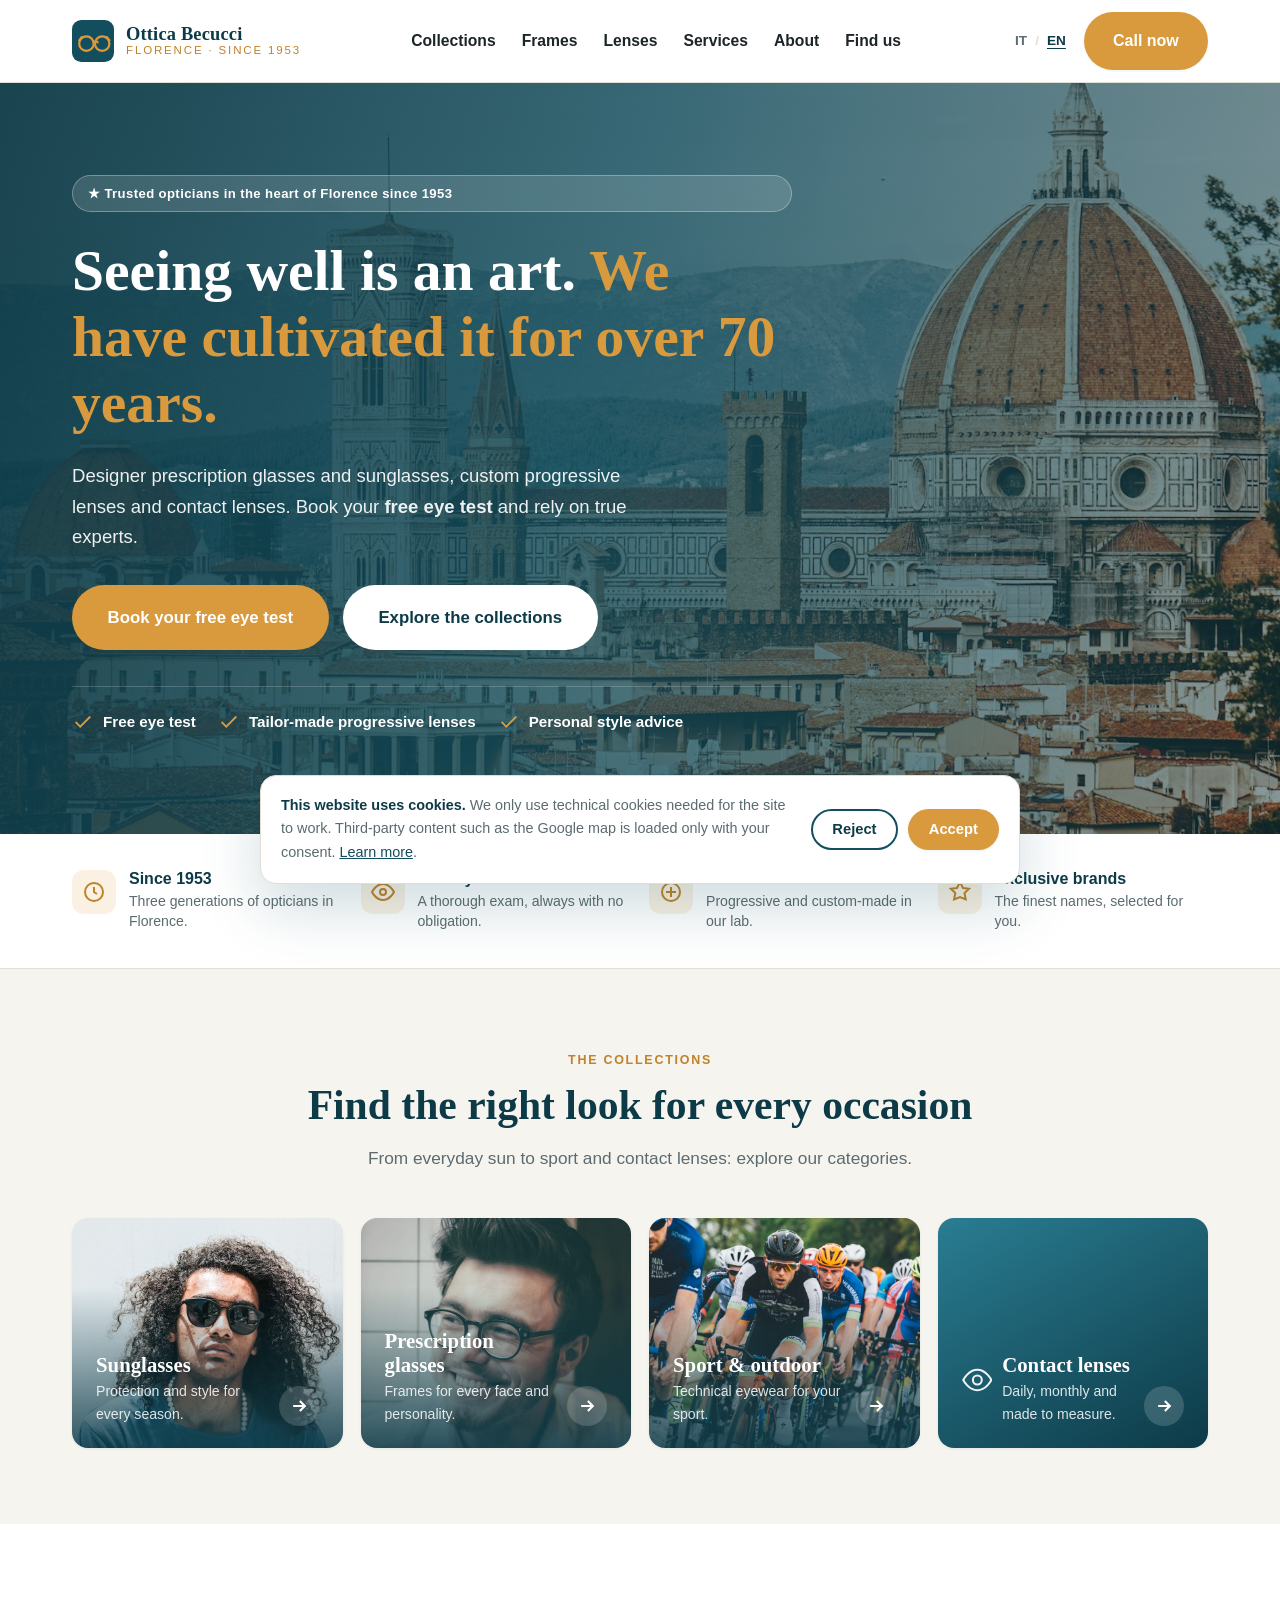
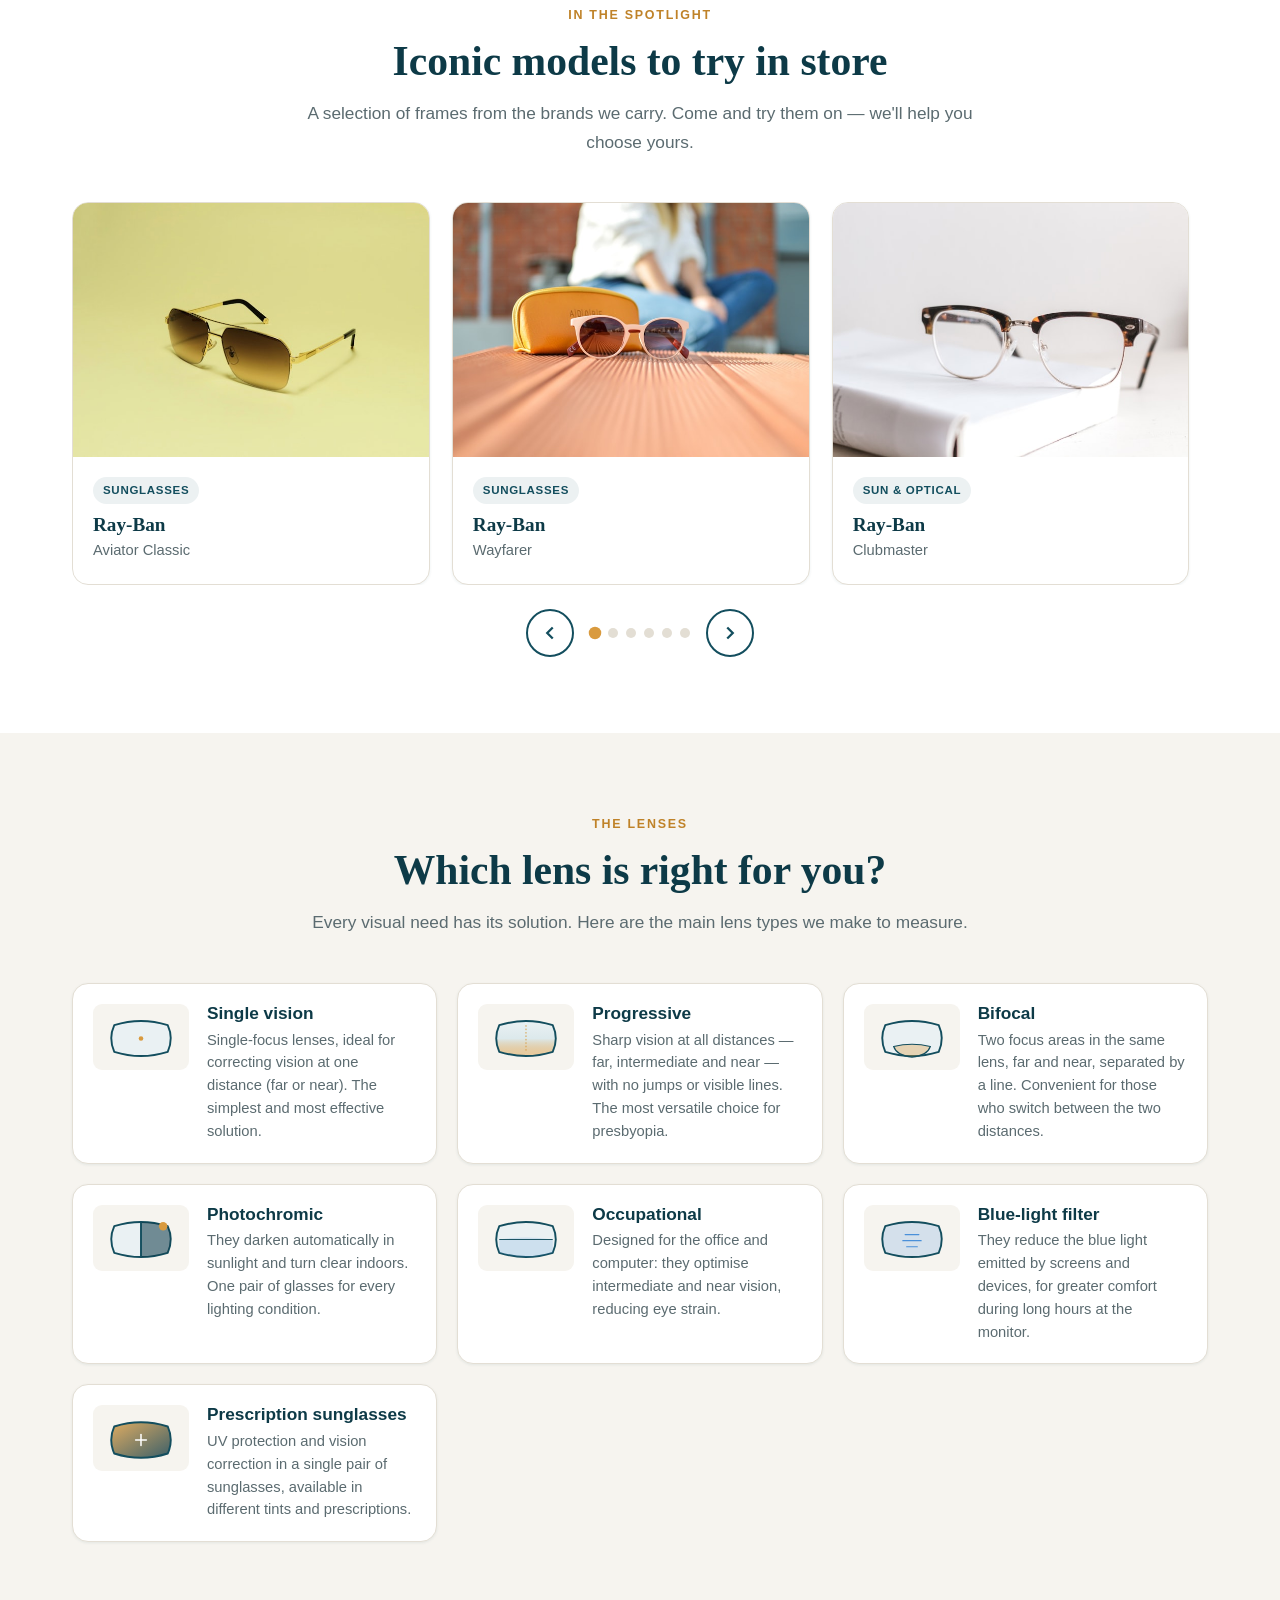
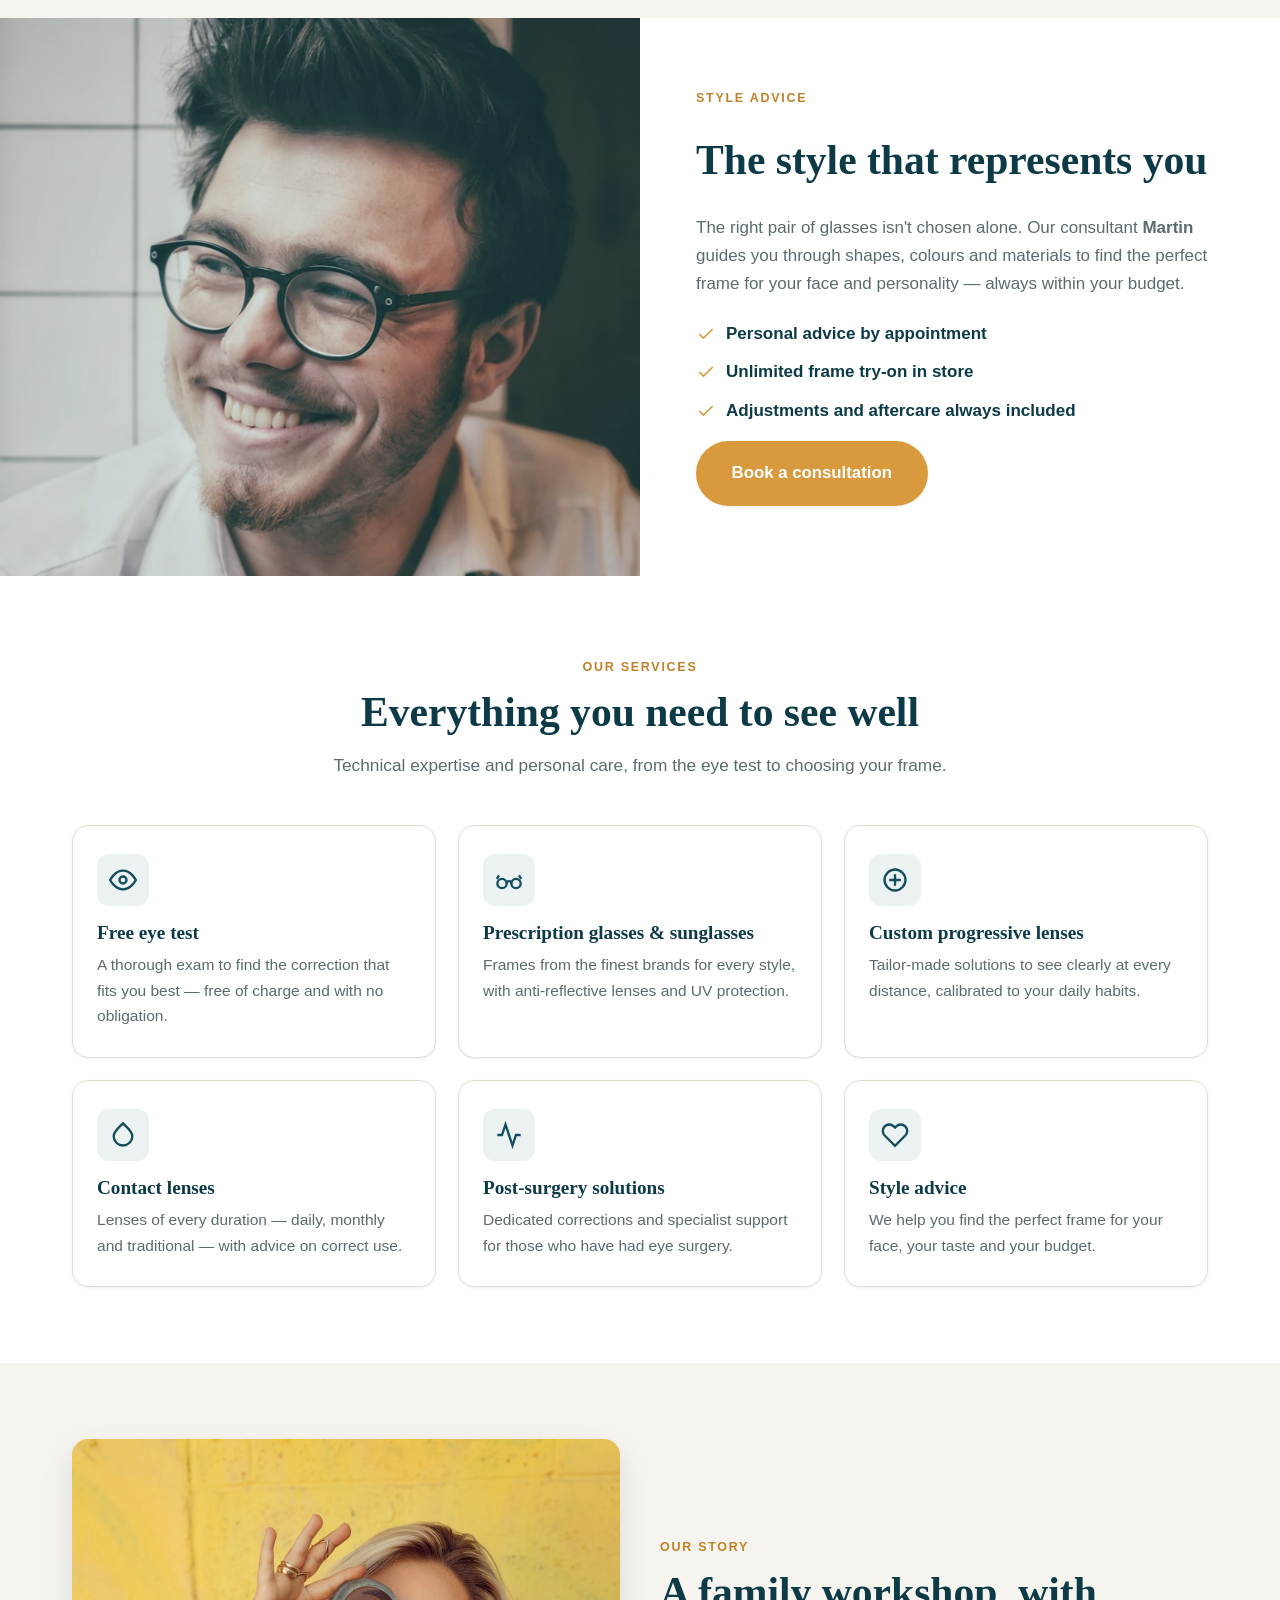
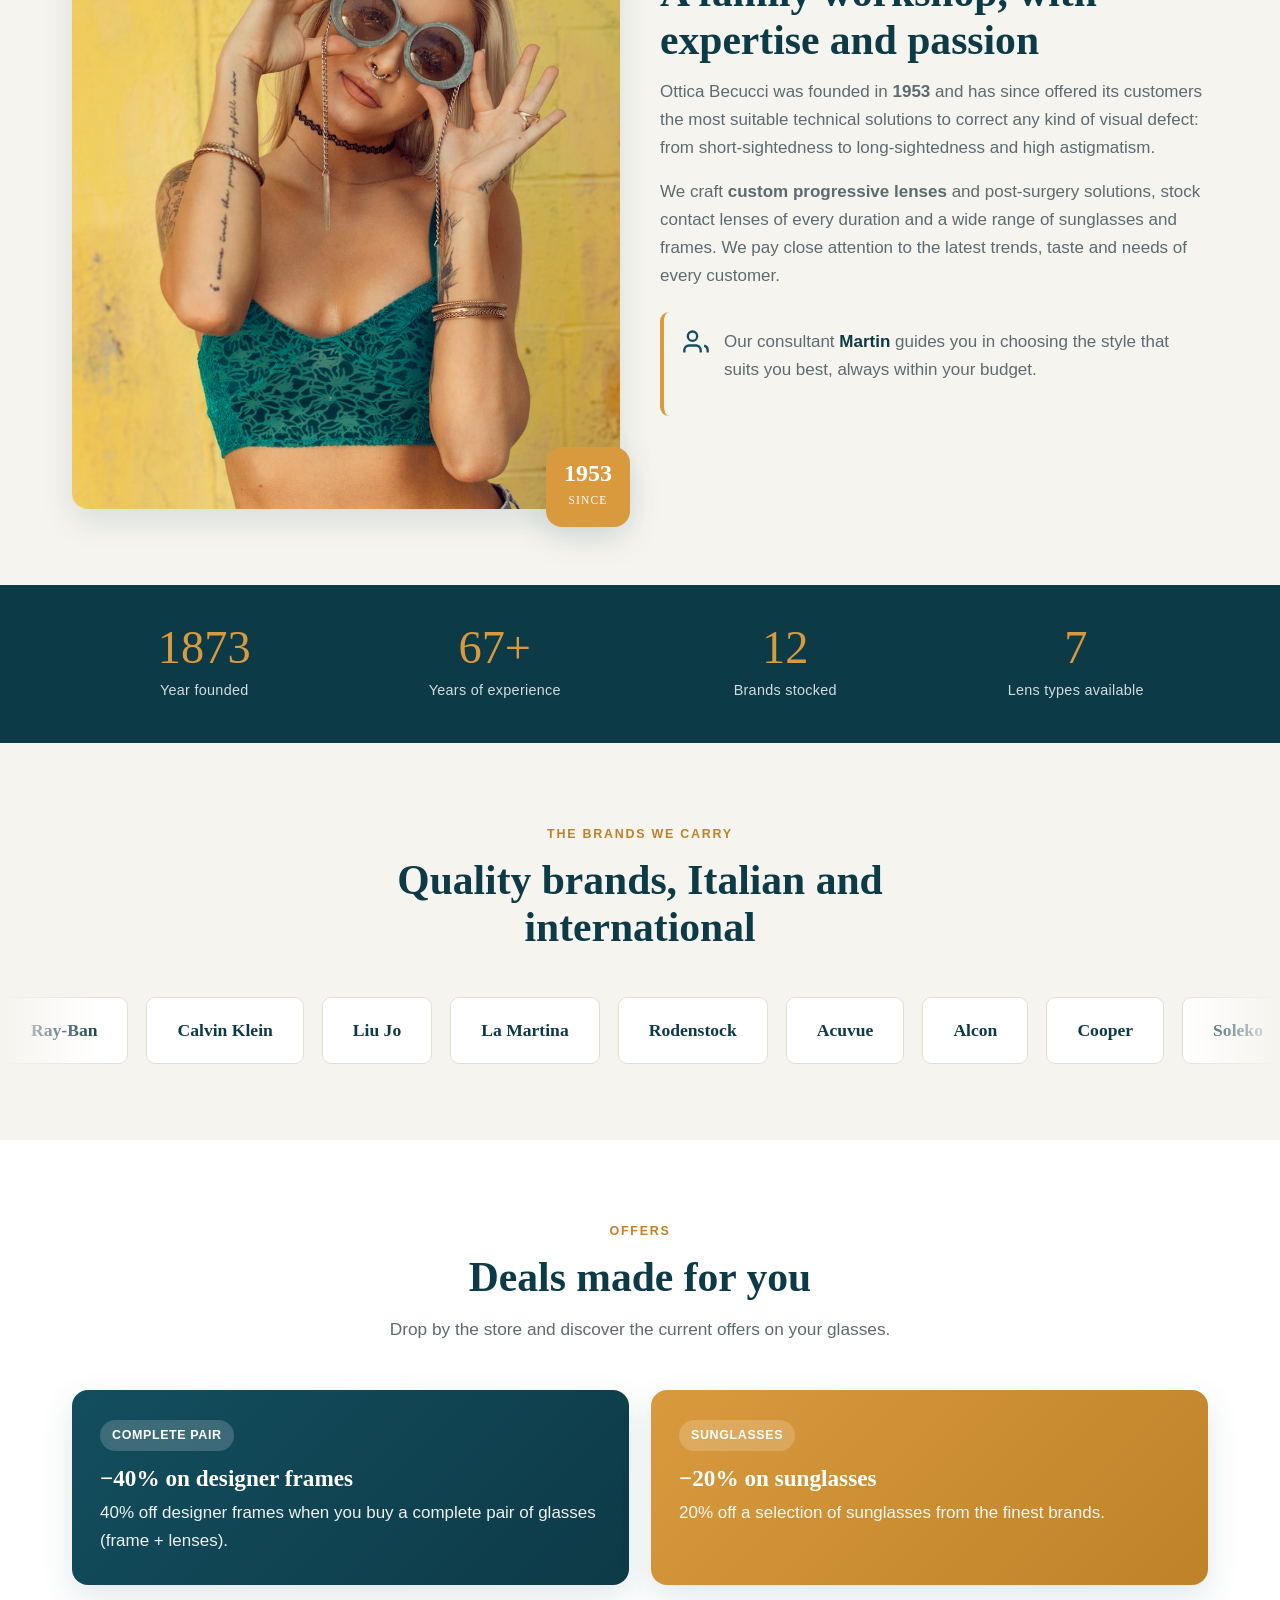
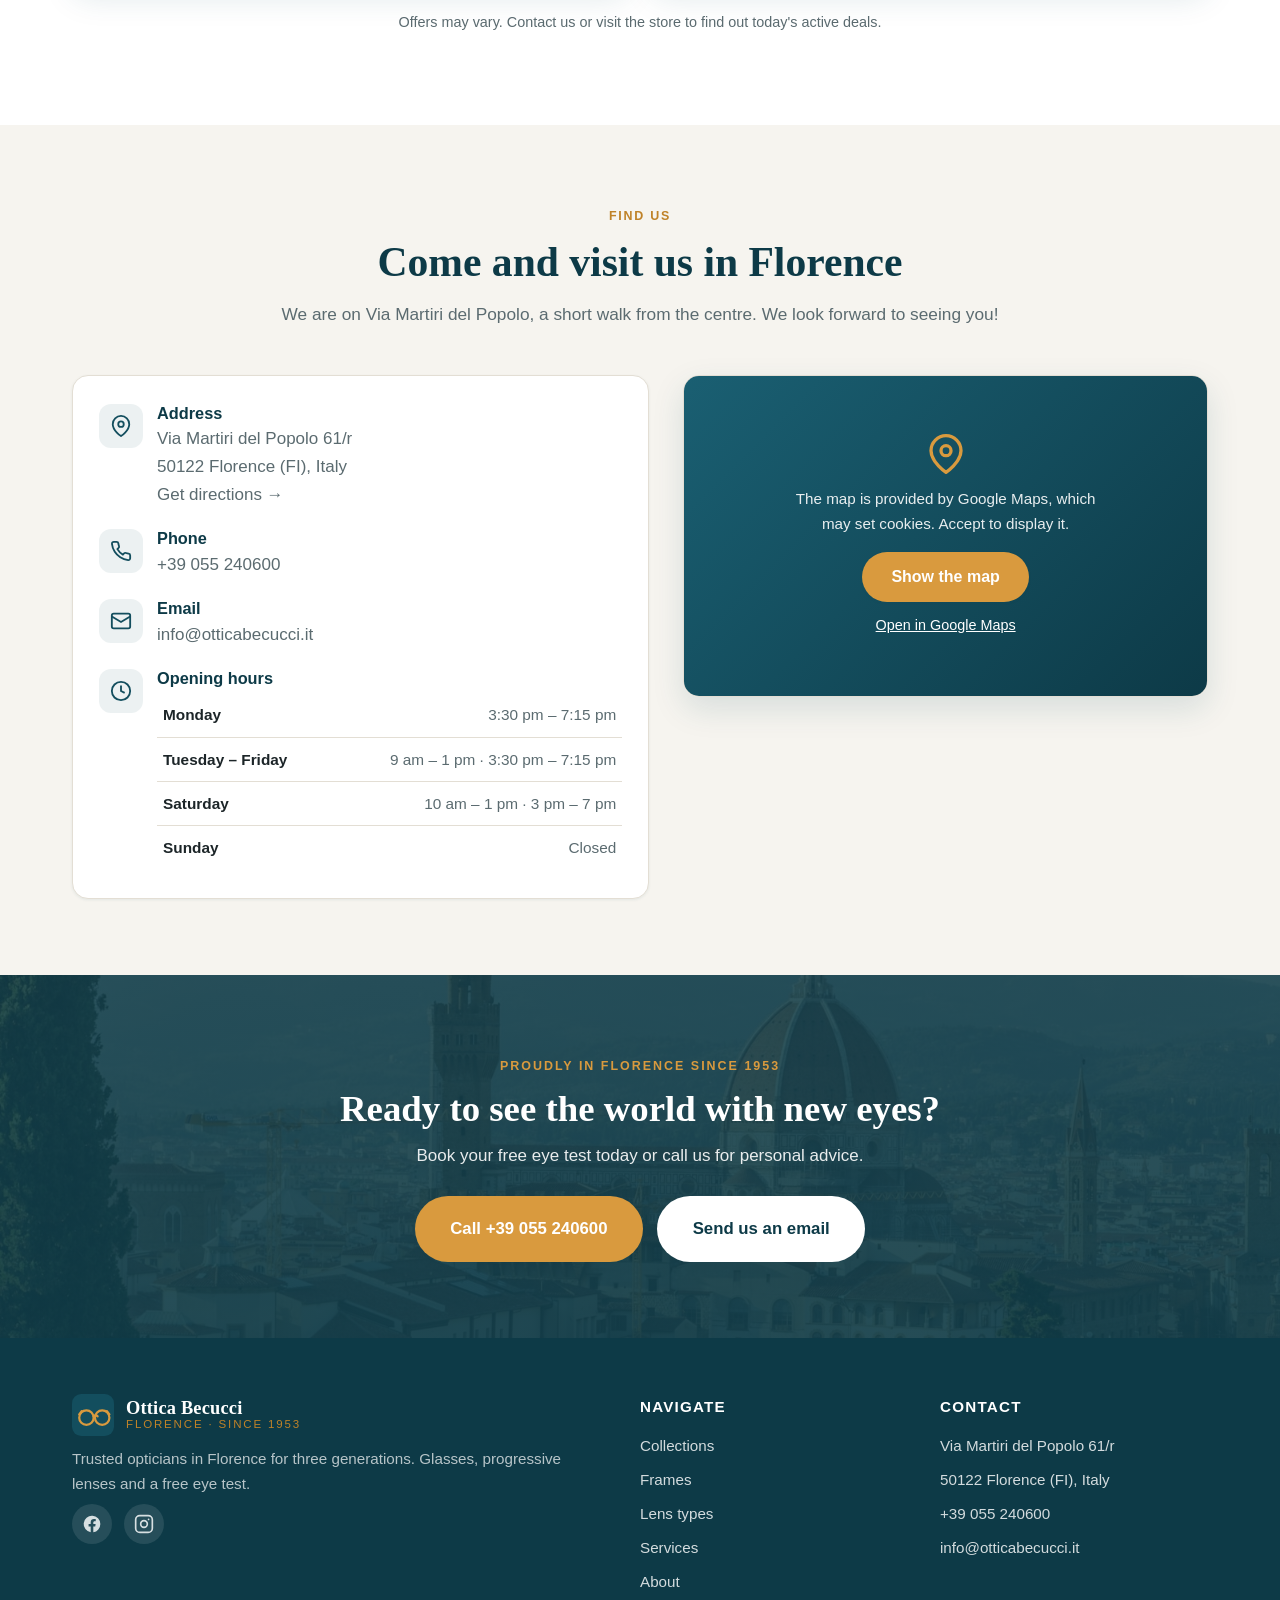
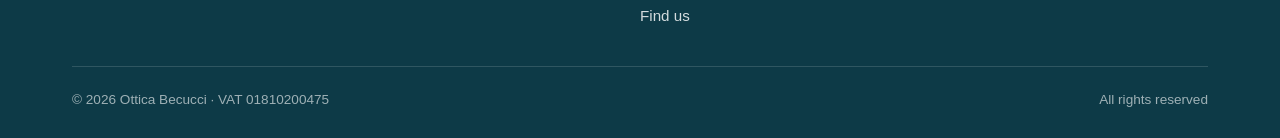
==== commit 3e85068a: "Rediseño mayor editorial basado en referencias del sector Tras analizar una óptica histórica florent" ====
--- a/en/index.html
+++ b/en/index.html
@@ -72,11 +72,11 @@
           <span class="brand__name"><strong>Ottica Becucci</strong><span>Florence · since 1953</span></span>
         </a>
         <ul class="nav__menu" id="navMenu">
+          <li><a class="nav__link" href="#collections">Collections</a></li>
+          <li><a class="nav__link" href="#frames">Frames</a></li>
+          <li><a class="nav__link" href="#lenses">Lenses</a></li>
+          <li><a class="nav__link" href="#services">Services</a></li>
           <li><a class="nav__link" href="#about">About</a></li>
-          <li><a class="nav__link" href="#services">Services</a></li>
-          <li><a class="nav__link" href="#lenses">Lenses</a></li>
-          <li><a class="nav__link" href="#frames">Frames</a></li>
-          <li><a class="nav__link" href="#offers">Offers</a></li>
           <li><a class="nav__link" href="#contact">Find us</a></li>
         </ul>
         <div class="nav__actions">
@@ -97,17 +97,261 @@
     <section class="hero">
       <div class="container">
         <div class="hero__inner">
-          <span class="hero__badge">★ Trusted opticians in Florence since 1953</span>
-          <h1 class="hero__title">Your eyesight in the hands of true experts <em>for over 70 years</em></h1>
-          <p class="hero__text">Designer prescription glasses and sunglasses, custom progressive lenses and contact lenses. Book your <strong>free eye test</strong> in the heart of Florence.</p>
+          <span class="hero__badge">★ Trusted opticians in the heart of Florence since 1953</span>
+          <h1 class="hero__title">Seeing well is an art. <em>We have cultivated it for over 70 years.</em></h1>
+          <p class="hero__text">Designer prescription glasses and sunglasses, custom progressive lenses and contact lenses. Book your <strong>free eye test</strong> and rely on true experts.</p>
           <div class="hero__actions">
             <a class="btn btn--primary btn--lg" href="#contact">Book your free eye test</a>
-            <a class="btn btn--light btn--lg" href="#frames">Discover our frames</a>
+            <a class="btn btn--light btn--lg" href="#collections">Explore the collections</a>
           </div>
           <div class="hero__trust">
             <span class="hero__trust-item"><svg viewBox="0 0 24 24" fill="none" stroke="currentColor" stroke-width="2"><path d="M20 6L9 17l-5-5"/></svg> Free eye test</span>
             <span class="hero__trust-item"><svg viewBox="0 0 24 24" fill="none" stroke="currentColor" stroke-width="2"><path d="M20 6L9 17l-5-5"/></svg> Tailor-made progressive lenses</span>
             <span class="hero__trust-item"><svg viewBox="0 0 24 24" fill="none" stroke="currentColor" stroke-width="2"><path d="M20 6L9 17l-5-5"/></svg> Personal style advice</span>
+          </div>
+        </div>
+      </div>
+    </section>
+
+    <!-- ===== Value props ===== -->
+    <section class="valueprops" aria-label="Why choose us">
+      <div class="container">
+        <div class="valueprops__grid">
+          <div class="valueprop">
+            <span class="valueprop__icon"><svg viewBox="0 0 24 24" fill="none" stroke="currentColor" stroke-width="2"><circle cx="12" cy="12" r="9"/><path d="M12 7v5l3 2"/></svg></span>
+            <div><h3>Since 1953</h3><p>Three generations of opticians in Florence.</p></div>
+          </div>
+          <div class="valueprop">
+            <span class="valueprop__icon"><svg viewBox="0 0 24 24" fill="none" stroke="currentColor" stroke-width="2"><path d="M1 12s4-8 11-8 11 8 11 8-4 8-11 8-11-8-11-8z"/><circle cx="12" cy="12" r="3"/></svg></span>
+            <div><h3>Free eye test</h3><p>A thorough exam, always with no obligation.</p></div>
+          </div>
+          <div class="valueprop">
+            <span class="valueprop__icon"><svg viewBox="0 0 24 24" fill="none" stroke="currentColor" stroke-width="2"><circle cx="12" cy="12" r="9"/><path d="M12 7v10M7 12h10"/></svg></span>
+            <div><h3>Tailor-made lenses</h3><p>Progressive and custom-made in our lab.</p></div>
+          </div>
+          <div class="valueprop">
+            <span class="valueprop__icon"><svg viewBox="0 0 24 24" fill="none" stroke="currentColor" stroke-width="2"><path d="M12 2l3 6 6 .8-4.5 4.3 1.2 6.3L12 17l-5.9 2.4 1.2-6.3L2.8 8.8 9 8z"/></svg></span>
+            <div><h3>Exclusive brands</h3><p>The finest names, selected for you.</p></div>
+          </div>
+        </div>
+      </div>
+    </section>
+
+    <!-- ===== Collections ===== -->
+    <section class="section" id="collections">
+      <div class="container">
+        <div class="section__head">
+          <span class="section__eyebrow">The collections</span>
+          <h2 class="section__title">Find the right look for every occasion</h2>
+          <p class="section__lead">From everyday sun to sport and contact lenses: explore our categories.</p>
+        </div>
+        <div class="collection-grid reveal">
+          <a class="collection-tile" href="#frames">
+            <img src="../assets/images/model-sun.jpg" width="800" height="1000" loading="lazy" alt="Man wearing sunglasses" />
+            <div class="collection-tile__body">
+              <div><h3>Sunglasses</h3><p>Protection and style for every season.</p></div>
+              <span class="collection-tile__arrow"><svg viewBox="0 0 24 24" fill="none" stroke="currentColor" stroke-width="2.5"><path d="M5 12h14M13 6l6 6-6 6"/></svg></span>
+            </div>
+          </a>
+          <a class="collection-tile" href="#frames">
+            <img src="../assets/images/model-vista.jpg" width="800" height="1000" loading="lazy" alt="Smiling man wearing prescription glasses" />
+            <div class="collection-tile__body">
+              <div><h3>Prescription glasses</h3><p>Frames for every face and personality.</p></div>
+              <span class="collection-tile__arrow"><svg viewBox="0 0 24 24" fill="none" stroke="currentColor" stroke-width="2.5"><path d="M5 12h14M13 6l6 6-6 6"/></svg></span>
+            </div>
+          </a>
+          <a class="collection-tile" href="#frames">
+            <img src="../assets/images/sport.jpg" width="800" height="1000" loading="lazy" alt="Cyclists wearing sport eyewear" />
+            <div class="collection-tile__body">
+              <div><h3>Sport &amp; outdoor</h3><p>Technical eyewear for your sport.</p></div>
+              <span class="collection-tile__arrow"><svg viewBox="0 0 24 24" fill="none" stroke="currentColor" stroke-width="2.5"><path d="M5 12h14M13 6l6 6-6 6"/></svg></span>
+            </div>
+          </a>
+          <a class="collection-tile collection-tile--accent" href="#services">
+            <div class="collection-tile__body">
+              <svg class="collection-tile__icon" viewBox="0 0 24 24" fill="none" stroke="currentColor" stroke-width="1.6"><path d="M1 12s4-8 11-8 11 8 11 8-4 8-11 8-11-8-11-8z"/><circle cx="12" cy="12" r="3.5"/></svg>
+              <div><h3>Contact lenses</h3><p>Daily, monthly and made to measure.</p></div>
+              <span class="collection-tile__arrow"><svg viewBox="0 0 24 24" fill="none" stroke="currentColor" stroke-width="2.5"><path d="M5 12h14M13 6l6 6-6 6"/></svg></span>
+            </div>
+          </a>
+        </div>
+      </div>
+    </section>
+
+    <!-- ===== Frames carousel ===== -->
+    <section class="section section--tint" id="frames">
+      <div class="container">
+        <div class="section__head">
+          <span class="section__eyebrow">In the spotlight</span>
+          <h2 class="section__title">Iconic models to try in store</h2>
+          <p class="section__lead">A selection of frames from the brands we carry. Come and try them on — we'll help you choose yours.</p>
+        </div>
+        <!-- NOTE TO OWNER: images are stock photos. Replace them with real photos of the models on sale. -->
+        <div class="carousel" data-carousel tabindex="0" aria-label="Frames gallery" aria-roledescription="carousel">
+          <div class="carousel__viewport">
+            <div class="carousel__track">
+              <article class="frame-card">
+                <div class="frame-card__img"><img src="../assets/images/frame-aviator.jpg" width="700" height="500" loading="lazy" alt="Ray-Ban Aviator sunglasses" /></div>
+                <div class="frame-card__body"><span class="frame-card__tag">Sunglasses</span><h3 class="frame-card__brand">Ray-Ban</h3><p class="frame-card__model">Aviator Classic</p></div>
+              </article>
+              <article class="frame-card">
+                <div class="frame-card__img"><img src="../assets/images/frame-wayfarer.jpg" width="700" height="500" loading="lazy" alt="Ray-Ban Wayfarer sunglasses" /></div>
+                <div class="frame-card__body"><span class="frame-card__tag">Sunglasses</span><h3 class="frame-card__brand">Ray-Ban</h3><p class="frame-card__model">Wayfarer</p></div>
+              </article>
+              <article class="frame-card">
+                <div class="frame-card__img"><img src="../assets/images/frame-clubmaster.jpg" width="700" height="500" loading="lazy" alt="Ray-Ban Clubmaster glasses" /></div>
+                <div class="frame-card__body"><span class="frame-card__tag">Sun &amp; Optical</span><h3 class="frame-card__brand">Ray-Ban</h3><p class="frame-card__model">Clubmaster</p></div>
+              </article>
+              <article class="frame-card">
+                <div class="frame-card__img"><img src="../assets/images/frame-round.jpg" width="700" height="500" loading="lazy" alt="Ray-Ban Round Metal sunglasses" /></div>
+                <div class="frame-card__body"><span class="frame-card__tag">Sunglasses</span><h3 class="frame-card__brand">Ray-Ban</h3><p class="frame-card__model">Round Metal</p></div>
+              </article>
+              <article class="frame-card">
+                <div class="frame-card__img"><img src="../assets/images/frame-cateye.jpg" width="700" height="500" loading="lazy" alt="Liu Jo cat-eye sunglasses" /></div>
+                <div class="frame-card__body"><span class="frame-card__tag">Sunglasses</span><h3 class="frame-card__brand">Liu Jo</h3><p class="frame-card__model">Cat-Eye</p></div>
+              </article>
+              <article class="frame-card">
+                <div class="frame-card__img"><img src="../assets/images/frame-optical.jpg" width="700" height="500" loading="lazy" alt="Calvin Klein optical frame" /></div>
+                <div class="frame-card__body"><span class="frame-card__tag">Optical glasses</span><h3 class="frame-card__brand">Calvin Klein</h3><p class="frame-card__model">Optical frame</p></div>
+              </article>
+              <article class="frame-card">
+                <div class="frame-card__img"><img src="../assets/images/frame-sport.jpg" width="700" height="500" loading="lazy" alt="Cébé sport eyewear" /></div>
+                <div class="frame-card__body"><span class="frame-card__tag">Sport eyewear</span><h3 class="frame-card__brand">Cébé</h3><p class="frame-card__model">Sport</p></div>
+              </article>
+              <article class="frame-card">
+                <div class="frame-card__img"><img src="../assets/images/frame-pilot.jpg" width="700" height="500" loading="lazy" alt="La Martina pilot sunglasses" /></div>
+                <div class="frame-card__body"><span class="frame-card__tag">Sunglasses</span><h3 class="frame-card__brand">La Martina</h3><p class="frame-card__model">Pilot</p></div>
+              </article>
+            </div>
+          </div>
+          <div class="carousel__controls">
+            <button class="carousel__btn" data-prev aria-label="Previous frame"><svg viewBox="0 0 24 24" fill="none" stroke="currentColor" stroke-width="2.5"><path d="M15 18l-6-6 6-6"/></svg></button>
+            <div class="carousel__dots" role="tablist" aria-label="Select slide"></div>
+            <button class="carousel__btn" data-next aria-label="Next frame"><svg viewBox="0 0 24 24" fill="none" stroke="currentColor" stroke-width="2.5"><path d="M9 6l6 6-6 6"/></svg></button>
+          </div>
+        </div>
+      </div>
+    </section>
+
+    <!-- ===== Lens types ===== -->
+    <section class="section" id="lenses">
+      <div class="container">
+        <div class="section__head">
+          <span class="section__eyebrow">The lenses</span>
+          <h2 class="section__title">Which lens is right for you?</h2>
+          <p class="section__lead">Every visual need has its solution. Here are the main lens types we make to measure.</p>
+        </div>
+        <div class="lens-grid">
+          <article class="lens-card reveal">
+            <div class="lens-card__fig"><img src="../assets/images/lenses/monofocali.svg" width="96" height="66" loading="lazy" alt="Single vision lens diagram" /></div>
+            <div><h3>Single vision</h3><p>Single-focus lenses, ideal for correcting vision at one distance (far or near). The simplest and most effective solution.</p></div>
+          </article>
+          <article class="lens-card reveal">
+            <div class="lens-card__fig"><img src="../assets/images/lenses/progressive.svg" width="96" height="66" loading="lazy" alt="Progressive lens diagram" /></div>
+            <div><h3>Progressive</h3><p>Sharp vision at all distances — far, intermediate and near — with no jumps or visible lines. The most versatile choice for presbyopia.</p></div>
+          </article>
+          <article class="lens-card reveal">
+            <div class="lens-card__fig"><img src="../assets/images/lenses/bifocali.svg" width="96" height="66" loading="lazy" alt="Bifocal lens diagram" /></div>
+            <div><h3>Bifocal</h3><p>Two focus areas in the same lens, far and near, separated by a line. Convenient for those who switch between the two distances.</p></div>
+          </article>
+          <article class="lens-card reveal">
+            <div class="lens-card__fig"><img src="../assets/images/lenses/fotocromatiche.svg" width="96" height="66" loading="lazy" alt="Photochromic lens diagram" /></div>
+            <div><h3>Photochromic</h3><p>They darken automatically in sunlight and turn clear indoors. One pair of glasses for every lighting condition.</p></div>
+          </article>
+          <article class="lens-card reveal">
+            <div class="lens-card__fig"><img src="../assets/images/lenses/occupazionali.svg" width="96" height="66" loading="lazy" alt="Occupational lens diagram" /></div>
+            <div><h3>Occupational</h3><p>Designed for the office and computer: they optimise intermediate and near vision, reducing eye strain.</p></div>
+          </article>
+          <article class="lens-card reveal">
+            <div class="lens-card__fig"><img src="../assets/images/lenses/luce-blu.svg" width="96" height="66" loading="lazy" alt="Blue-light filter lens diagram" /></div>
+            <div><h3>Blue-light filter</h3><p>They reduce the blue light emitted by screens and devices, for greater comfort during long hours at the monitor.</p></div>
+          </article>
+          <article class="lens-card reveal">
+            <div class="lens-card__fig"><img src="../assets/images/lenses/sole-graduate.svg" width="96" height="66" loading="lazy" alt="Prescription sunglasses lens diagram" /></div>
+            <div><h3>Prescription sunglasses</h3><p>UV protection and vision correction in a single pair of sunglasses, available in different tints and prescriptions.</p></div>
+          </article>
+        </div>
+      </div>
+    </section>
+
+    <!-- ===== Editorial band ===== -->
+    <section class="editorial" aria-label="Style advice">
+      <div class="editorial__grid">
+        <div class="editorial__media" style="background-image:url('../assets/images/model-vista.jpg')" role="img" aria-label="Customer wearing prescription glasses"></div>
+        <div class="editorial__panel">
+          <span class="section__eyebrow">Style advice</span>
+          <h2 class="section__title">The style that represents you</h2>
+          <p>The right pair of glasses isn't chosen alone. Our consultant <strong>Martin</strong> guides you through shapes, colours and materials to find the perfect frame for your face and personality — always within your budget.</p>
+          <ul class="editorial__list">
+            <li><svg viewBox="0 0 24 24" fill="none" stroke="currentColor" stroke-width="2"><path d="M20 6L9 17l-5-5"/></svg> Personal advice by appointment</li>
+            <li><svg viewBox="0 0 24 24" fill="none" stroke="currentColor" stroke-width="2"><path d="M20 6L9 17l-5-5"/></svg> Unlimited frame try-on in store</li>
+            <li><svg viewBox="0 0 24 24" fill="none" stroke="currentColor" stroke-width="2"><path d="M20 6L9 17l-5-5"/></svg> Adjustments and aftercare always included</li>
+          </ul>
+          <div><a class="btn btn--primary btn--lg" href="#contact">Book a consultation</a></div>
+        </div>
+      </div>
+    </section>
+
+    <!-- ===== Services ===== -->
+    <section class="section section--tint" id="services">
+      <div class="container">
+        <div class="section__head">
+          <span class="section__eyebrow">Our services</span>
+          <h2 class="section__title">Everything you need to see well</h2>
+          <p class="section__lead">Technical expertise and personal care, from the eye test to choosing your frame.</p>
+        </div>
+        <div class="cards">
+          <article class="card reveal">
+            <div class="card__icon"><svg viewBox="0 0 24 24" fill="none" stroke="currentColor" stroke-width="2"><path d="M1 12s4-8 11-8 11 8 11 8-4 8-11 8-11-8-11-8z"/><circle cx="12" cy="12" r="3"/></svg></div>
+            <h3>Free eye test</h3>
+            <p>A thorough exam to find the correction that fits you best — free of charge and with no obligation.</p>
+          </article>
+          <article class="card reveal">
+            <div class="card__icon"><svg viewBox="0 0 24 24" fill="none" stroke="currentColor" stroke-width="2"><circle cx="6" cy="15" r="4"/><circle cx="18" cy="15" r="4"/><path d="M10 15a2 2 0 0 1 4 0M1.5 11l2-3M22.5 11l-2-3"/></svg></div>
+            <h3>Prescription glasses & sunglasses</h3>
+            <p>Frames from the finest brands for every style, with anti-reflective lenses and UV protection.</p>
+          </article>
+          <article class="card reveal">
+            <div class="card__icon"><svg viewBox="0 0 24 24" fill="none" stroke="currentColor" stroke-width="2"><path d="M12 3C7 3 3 7.5 3 12s4 9 9 9 9-4.5 9-9-4-9-9-9z"/><path d="M12 7v10M7 12h10"/></svg></div>
+            <h3>Custom progressive lenses</h3>
+            <p>Tailor-made solutions to see clearly at every distance, calibrated to your daily habits.</p>
+          </article>
+          <article class="card reveal">
+            <div class="card__icon"><svg viewBox="0 0 24 24" fill="none" stroke="currentColor" stroke-width="2"><path d="M12 2C8 6 4 9 4 13a8 8 0 0 0 16 0c0-4-4-7-8-11z"/></svg></div>
+            <h3>Contact lenses</h3>
+            <p>Lenses of every duration — daily, monthly and traditional — with advice on correct use.</p>
+          </article>
+          <article class="card reveal">
+            <div class="card__icon"><svg viewBox="0 0 24 24" fill="none" stroke="currentColor" stroke-width="2"><path d="M22 12h-4l-3 9L9 3l-3 9H2"/></svg></div>
+            <h3>Post-surgery solutions</h3>
+            <p>Dedicated corrections and specialist support for those who have had eye surgery.</p>
+          </article>
+          <article class="card reveal">
+            <div class="card__icon"><svg viewBox="0 0 24 24" fill="none" stroke="currentColor" stroke-width="2"><path d="M20.84 4.61a5.5 5.5 0 0 0-7.78 0L12 5.67l-1.06-1.06a5.5 5.5 0 0 0-7.78 7.78L12 21.23l8.84-8.84a5.5 5.5 0 0 0 0-7.78z"/></svg></div>
+            <h3>Style advice</h3>
+            <p>We help you find the perfect frame for your face, your taste and your budget.</p>
+          </article>
+        </div>
+      </div>
+    </section>
+
+    <!-- ===== About ===== -->
+    <section class="section" id="about">
+      <div class="container">
+        <div class="about__grid reveal">
+          <div class="about__media">
+            <img src="../assets/images/about.jpg" width="900" height="1100" loading="lazy" alt="Customer wearing stylish sunglasses at Ottica Becucci" />
+            <div class="about__est"><strong>1953</strong><span>since</span></div>
+          </div>
+          <div class="about__body">
+            <span class="section__eyebrow">Our story</span>
+            <h2 class="section__title">A family workshop, with expertise and passion</h2>
+            <p>Ottica Becucci was founded in <strong>1953</strong> and has since offered its customers the most suitable technical solutions to correct any kind of visual defect: from short-sightedness to long-sightedness and high astigmatism.</p>
+            <p>We craft <strong>custom progressive lenses</strong> and post-surgery solutions, stock contact lenses of every duration and a wide range of sunglasses and frames. We pay close attention to the latest trends, taste and needs of every customer.</p>
+            <div class="about__highlight">
+              <svg viewBox="0 0 24 24" fill="none" stroke="currentColor" stroke-width="2"><path d="M16 21v-2a4 4 0 0 0-4-4H6a4 4 0 0 0-4 4v2"/><circle cx="9" cy="7" r="4"/><path d="M22 21v-2a4 4 0 0 0-3-3.87"/></svg>
+              <p>Our consultant <strong>Martin</strong> guides you in choosing the style that suits you best, always within your budget.</p>
+            </div>
           </div>
         </div>
       </div>
@@ -121,167 +365,6 @@
           <div><div class="stat__num" data-count="70" data-suffix="+">70+</div><div class="stat__label">Years of experience</div></div>
           <div><div class="stat__num" data-count="12">12</div><div class="stat__label">Brands stocked</div></div>
           <div><div class="stat__num" data-count="7">7</div><div class="stat__label">Lens types available</div></div>
-        </div>
-      </div>
-    </section>
-
-    <!-- ===== About ===== -->
-    <section class="section" id="about">
-      <div class="container">
-        <div class="about__grid reveal">
-          <div class="about__media">
-            <img src="../assets/images/about.jpg" width="900" height="1100" loading="lazy" alt="Customer wearing stylish sunglasses at Ottica Becucci" />
-            <div class="about__est"><strong>1953</strong><span>since</span></div>
-          </div>
-          <div class="about__body">
-            <span class="section__eyebrow">About us</span>
-            <h2 class="section__title">A family story dedicated to your eyesight</h2>
-            <p>Ottica Becucci was founded in <strong>1953</strong> and has since offered its customers the most suitable technical solutions to correct any kind of visual defect: from short-sightedness to long-sightedness and high astigmatism.</p>
-            <p>We craft <strong>custom progressive lenses</strong> and post-surgery solutions, stock contact lenses of every duration and a wide range of sunglasses and frames. We pay close attention to the latest trends, taste and needs of every customer.</p>
-            <div class="about__highlight">
-              <svg viewBox="0 0 24 24" fill="none" stroke="currentColor" stroke-width="2"><path d="M16 21v-2a4 4 0 0 0-4-4H6a4 4 0 0 0-4 4v2"/><circle cx="9" cy="7" r="4"/><path d="M22 21v-2a4 4 0 0 0-3-3.87"/></svg>
-              <p>Our consultant <strong>Martin</strong> guides you in choosing the style that suits you best, always within your budget.</p>
-            </div>
-          </div>
-        </div>
-      </div>
-    </section>
-
-    <!-- ===== Services ===== -->
-    <section class="section section--tint" id="services">
-      <div class="container">
-        <div class="section__head">
-          <span class="section__eyebrow">Our services</span>
-          <h2 class="section__title">Everything you need to see well</h2>
-          <p class="section__lead">Technical expertise and personal care, from the eye test to choosing your frame.</p>
-        </div>
-        <div class="cards">
-          <article class="card reveal">
-            <div class="card__icon"><svg viewBox="0 0 24 24" fill="none" stroke="currentColor" stroke-width="2"><path d="M1 12s4-8 11-8 11 8 11 8-4 8-11 8-11-8-11-8z"/><circle cx="12" cy="12" r="3"/></svg></div>
-            <h3>Free eye test</h3>
-            <p>A thorough exam to find the correction that fits you best — free of charge and with no obligation.</p>
-          </article>
-          <article class="card reveal">
-            <div class="card__icon"><svg viewBox="0 0 24 24" fill="none" stroke="currentColor" stroke-width="2"><circle cx="6" cy="15" r="4"/><circle cx="18" cy="15" r="4"/><path d="M10 15a2 2 0 0 1 4 0M1.5 11l2-3M22.5 11l-2-3"/></svg></div>
-            <h3>Prescription glasses & sunglasses</h3>
-            <p>Frames from the finest brands for every style, with anti-reflective lenses and UV protection.</p>
-          </article>
-          <article class="card reveal">
-            <div class="card__icon"><svg viewBox="0 0 24 24" fill="none" stroke="currentColor" stroke-width="2"><path d="M12 3C7 3 3 7.5 3 12s4 9 9 9 9-4.5 9-9-4-9-9-9z"/><path d="M12 7v10M7 12h10"/></svg></div>
-            <h3>Custom progressive lenses</h3>
-            <p>Tailor-made solutions to see clearly at every distance, calibrated to your daily habits.</p>
-          </article>
-          <article class="card reveal">
-            <div class="card__icon"><svg viewBox="0 0 24 24" fill="none" stroke="currentColor" stroke-width="2"><path d="M12 2C8 6 4 9 4 13a8 8 0 0 0 16 0c0-4-4-7-8-11z"/></svg></div>
-            <h3>Contact lenses</h3>
-            <p>Lenses of every duration — daily, monthly and traditional — with advice on correct use.</p>
-          </article>
-          <article class="card reveal">
-            <div class="card__icon"><svg viewBox="0 0 24 24" fill="none" stroke="currentColor" stroke-width="2"><path d="M22 12h-4l-3 9L9 3l-3 9H2"/></svg></div>
-            <h3>Post-surgery solutions</h3>
-            <p>Dedicated corrections and specialist support for those who have had eye surgery.</p>
-          </article>
-          <article class="card reveal">
-            <div class="card__icon"><svg viewBox="0 0 24 24" fill="none" stroke="currentColor" stroke-width="2"><path d="M20.84 4.61a5.5 5.5 0 0 0-7.78 0L12 5.67l-1.06-1.06a5.5 5.5 0 0 0-7.78 7.78L12 21.23l8.84-8.84a5.5 5.5 0 0 0 0-7.78z"/></svg></div>
-            <h3>Style advice</h3>
-            <p>We help you find the perfect frame for your face, your taste and your budget.</p>
-          </article>
-        </div>
-      </div>
-    </section>
-
-    <!-- ===== Lens types ===== -->
-    <section class="section" id="lenses">
-      <div class="container">
-        <div class="section__head">
-          <span class="section__eyebrow">The lenses</span>
-          <h2 class="section__title">Which lens is right for you?</h2>
-          <p class="section__lead">Every visual need has its solution. Here are the main lens types we make to measure.</p>
-        </div>
-        <div class="lens-grid">
-          <article class="lens-card reveal">
-            <div class="lens-card__fig"><img src="../assets/images/lenses/monofocali.svg" width="96" height="66" loading="lazy" alt="Single vision lens diagram" /></div>
-            <div><h3>Single vision</h3><p>Single-focus lenses, ideal for correcting vision at one distance (far or near). The simplest and most effective solution.</p></div>
-          </article>
-          <article class="lens-card reveal">
-            <div class="lens-card__fig"><img src="../assets/images/lenses/progressive.svg" width="96" height="66" loading="lazy" alt="Progressive lens diagram" /></div>
-            <div><h3>Progressive</h3><p>Sharp vision at all distances — far, intermediate and near — with no jumps or visible lines. The most versatile choice for presbyopia.</p></div>
-          </article>
-          <article class="lens-card reveal">
-            <div class="lens-card__fig"><img src="../assets/images/lenses/bifocali.svg" width="96" height="66" loading="lazy" alt="Bifocal lens diagram" /></div>
-            <div><h3>Bifocal</h3><p>Two focus areas in the same lens, far and near, separated by a line. Convenient for those who switch between the two distances.</p></div>
-          </article>
-          <article class="lens-card reveal">
-            <div class="lens-card__fig"><img src="../assets/images/lenses/fotocromatiche.svg" width="96" height="66" loading="lazy" alt="Photochromic lens diagram" /></div>
-            <div><h3>Photochromic</h3><p>They darken automatically in sunlight and turn clear indoors. One pair of glasses for every lighting condition.</p></div>
-          </article>
-          <article class="lens-card reveal">
-            <div class="lens-card__fig"><img src="../assets/images/lenses/occupazionali.svg" width="96" height="66" loading="lazy" alt="Occupational lens diagram" /></div>
-            <div><h3>Occupational</h3><p>Designed for the office and computer: they optimise intermediate and near vision, reducing eye strain.</p></div>
-          </article>
-          <article class="lens-card reveal">
-            <div class="lens-card__fig"><img src="../assets/images/lenses/luce-blu.svg" width="96" height="66" loading="lazy" alt="Blue-light filter lens diagram" /></div>
-            <div><h3>Blue-light filter</h3><p>They reduce the blue light emitted by screens and devices, for greater comfort during long hours at the monitor.</p></div>
-          </article>
-          <article class="lens-card reveal">
-            <div class="lens-card__fig"><img src="../assets/images/lenses/sole-graduate.svg" width="96" height="66" loading="lazy" alt="Prescription sunglasses lens diagram" /></div>
-            <div><h3>Prescription sunglasses</h3><p>UV protection and vision correction in a single pair of sunglasses, available in different tints and prescriptions.</p></div>
-          </article>
-        </div>
-      </div>
-    </section>
-
-    <!-- ===== Frames carousel ===== -->
-    <section class="section section--tint" id="frames">
-      <div class="container">
-        <div class="section__head">
-          <span class="section__eyebrow">Our frames</span>
-          <h2 class="section__title">Iconic models to try in store</h2>
-          <p class="section__lead">A selection of frames from the brands we carry. Come and try them on — we'll help you choose yours.</p>
-        </div>
-        <!-- NOTE TO OWNER: images are stock photos. Replace them with real photos of the models on sale. -->
-        <div class="carousel" data-carousel tabindex="0" aria-label="Frames gallery" aria-roledescription="carousel">
-          <div class="carousel__viewport">
-            <div class="carousel__track">
-              <article class="frame-card">
-                <div class="frame-card__img"><img src="../assets/images/frame-aviator.jpg" width="700" height="500" loading="lazy" alt="Ray-Ban Aviator sunglasses" /></div>
-                <div class="frame-card__body"><span class="frame-card__tag">Sunglasses</span><h3 class="frame-card__brand">Ray-Ban</h3><p class="frame-card__model">Aviator Classic</p></div>
-              </article>
-              <article class="frame-card">
-                <div class="frame-card__img"><img src="../assets/images/frame-wayfarer.jpg" width="700" height="500" loading="lazy" alt="Ray-Ban Wayfarer sunglasses" /></div>
-                <div class="frame-card__body"><span class="frame-card__tag">Sunglasses</span><h3 class="frame-card__brand">Ray-Ban</h3><p class="frame-card__model">Wayfarer</p></div>
-              </article>
-              <article class="frame-card">
-                <div class="frame-card__img"><img src="../assets/images/frame-clubmaster.jpg" width="700" height="500" loading="lazy" alt="Ray-Ban Clubmaster glasses" /></div>
-                <div class="frame-card__body"><span class="frame-card__tag">Sun &amp; Optical</span><h3 class="frame-card__brand">Ray-Ban</h3><p class="frame-card__model">Clubmaster</p></div>
-              </article>
-              <article class="frame-card">
-                <div class="frame-card__img"><img src="../assets/images/frame-round.jpg" width="700" height="500" loading="lazy" alt="Ray-Ban Round Metal sunglasses" /></div>
-                <div class="frame-card__body"><span class="frame-card__tag">Sunglasses</span><h3 class="frame-card__brand">Ray-Ban</h3><p class="frame-card__model">Round Metal</p></div>
-              </article>
-              <article class="frame-card">
-                <div class="frame-card__img"><img src="../assets/images/frame-cateye.jpg" width="700" height="500" loading="lazy" alt="Liu Jo cat-eye sunglasses" /></div>
-                <div class="frame-card__body"><span class="frame-card__tag">Sunglasses</span><h3 class="frame-card__brand">Liu Jo</h3><p class="frame-card__model">Cat-Eye</p></div>
-              </article>
-              <article class="frame-card">
-                <div class="frame-card__img"><img src="../assets/images/frame-optical.jpg" width="700" height="500" loading="lazy" alt="Calvin Klein optical frame" /></div>
-                <div class="frame-card__body"><span class="frame-card__tag">Optical glasses</span><h3 class="frame-card__brand">Calvin Klein</h3><p class="frame-card__model">Optical frame</p></div>
-              </article>
-              <article class="frame-card">
-                <div class="frame-card__img"><img src="../assets/images/frame-sport.jpg" width="700" height="500" loading="lazy" alt="Cébé sport eyewear" /></div>
-                <div class="frame-card__body"><span class="frame-card__tag">Sport eyewear</span><h3 class="frame-card__brand">Cébé</h3><p class="frame-card__model">Sport</p></div>
-              </article>
-              <article class="frame-card">
-                <div class="frame-card__img"><img src="../assets/images/frame-pilot.jpg" width="700" height="500" loading="lazy" alt="La Martina pilot sunglasses" /></div>
-                <div class="frame-card__body"><span class="frame-card__tag">Sunglasses</span><h3 class="frame-card__brand">La Martina</h3><p class="frame-card__model">Pilot</p></div>
-              </article>
-            </div>
-          </div>
-          <div class="carousel__controls">
-            <button class="carousel__btn" data-prev aria-label="Previous frame"><svg viewBox="0 0 24 24" fill="none" stroke="currentColor" stroke-width="2.5"><path d="M15 18l-6-6 6-6"/></svg></button>
-            <div class="carousel__dots" role="tablist" aria-label="Select slide"></div>
-            <button class="carousel__btn" data-next aria-label="Next frame"><svg viewBox="0 0 24 24" fill="none" stroke="currentColor" stroke-width="2.5"><path d="M9 6l6 6-6 6"/></svg></button>
-          </div>
         </div>
       </div>
     </section>
@@ -309,15 +392,6 @@
           <span class="marquee__item">Pagani</span>
           <span class="marquee__item">Optovista</span>
         </div>
-      </div>
-    </section>
-
-    <!-- ===== Banner CTA ===== -->
-    <section class="section banner">
-      <div class="container">
-        <h2>The right look starts with a single glance</h2>
-        <p>From your everyday frame to the trendiest sunglasses: find the style that represents you with our dedicated advice.</p>
-        <a class="btn btn--primary btn--lg" href="#contact">Book a consultation</a>
       </div>
     </section>
 
@@ -400,7 +474,7 @@
       </div>
     </section>
 
-    <!-- ===== CTA band ===== -->
+    <!-- ===== CTA band Florence ===== -->
     <section class="section cta-band cta-band--firenze">
       <div class="container">
         <span class="cta-band__tag">Proudly in Florence since 1953</span>
@@ -432,11 +506,11 @@
         <div>
           <h4>Navigate</h4>
           <ul class="footer__links">
+            <li><a href="#collections">Collections</a></li>
+            <li><a href="#frames">Frames</a></li>
+            <li><a href="#lenses">Lens types</a></li>
+            <li><a href="#services">Services</a></li>
             <li><a href="#about">About</a></li>
-            <li><a href="#services">Services</a></li>
-            <li><a href="#lenses">Lens types</a></li>
-            <li><a href="#frames">Frames</a></li>
-            <li><a href="#offers">Offers</a></li>
             <li><a href="#contact">Find us</a></li>
           </ul>
         </div>
--- a/assets/css/styles.css
+++ b/assets/css/styles.css
@@ -128,6 +128,45 @@
 .stats__grid { display: grid; grid-template-columns: repeat(2, 1fr); gap: 26px; text-align: center; padding: 40px 0; }
 .stat__num { font-family: var(--font-serif); font-size: clamp(2rem, 5vw, 2.9rem); color: var(--color-accent); line-height: 1; }
 .stat__label { font-size: 0.9rem; color: rgba(255,255,255,0.82); margin-top: 8px; letter-spacing: 0.02em; }
+
+/* ---------- Value props strip ---------- */
+.valueprops { background: var(--color-surface); border-bottom: 1px solid var(--color-border); }
+.valueprops__grid { display: grid; grid-template-columns: repeat(2, 1fr); gap: 24px 18px; padding: 36px 0; }
+.valueprop { display: flex; gap: 13px; align-items: flex-start; }
+.valueprop__icon { flex-shrink: 0; width: 44px; height: 44px; border-radius: 12px; background: rgba(217,154,62,0.14); color: var(--color-accent-dark); display: grid; place-items: center; }
+.valueprop__icon svg { width: 24px; height: 24px; }
+.valueprop h3 { font-family: var(--font-sans); font-size: 1rem; margin: 0 0 2px; color: var(--color-primary-dark); }
+.valueprop p { margin: 0; font-size: 0.88rem; color: var(--color-muted); line-height: 1.45; }
+
+/* ---------- Collezioni (category tiles) ---------- */
+.collection-grid { display: grid; grid-template-columns: 1fr; gap: 18px; }
+.collection-tile {
+  position: relative; overflow: hidden; border-radius: var(--radius); min-height: 230px; display: flex;
+  align-items: flex-end; color: #fff; isolation: isolate; box-shadow: var(--shadow-sm);
+}
+.collection-tile img { position: absolute; inset: 0; z-index: -2; width: 100%; height: 100%; object-fit: cover; transition: transform 0.6s ease; }
+.collection-tile::after { content: ""; position: absolute; inset: 0; z-index: -1; background: linear-gradient(transparent 30%, rgba(13,58,71,0.86)); }
+.collection-tile:hover img { transform: scale(1.07); }
+.collection-tile--accent { background: linear-gradient(150deg, var(--color-primary-light), var(--color-primary-dark)); }
+.collection-tile--accent::after { display: none; }
+.collection-tile__body { padding: 22px 24px; width: 100%; display: flex; align-items: flex-end; justify-content: space-between; gap: 10px; }
+.collection-tile__icon { width: 54px; height: 54px; color: rgba(255,255,255,0.92); margin-bottom: auto; }
+.collection-tile h3 { color: #fff; font-size: 1.3rem; margin: 0 0 3px; }
+.collection-tile p { margin: 0; color: rgba(255,255,255,0.85); font-size: 0.88rem; }
+.collection-tile__arrow { width: 40px; height: 40px; border-radius: 50%; background: rgba(255,255,255,0.16); display: grid; place-items: center; flex-shrink: 0; transition: var(--transition); }
+.collection-tile:hover .collection-tile__arrow { background: var(--color-accent); transform: translateX(3px); }
+.collection-tile__arrow svg { width: 20px; height: 20px; }
+
+/* ---------- Editorial split band ---------- */
+.editorial { background: var(--color-surface); padding: 0; overflow: hidden; }
+.editorial__grid { display: grid; grid-template-columns: 1fr; }
+.editorial__media { min-height: 340px; background-position: center; background-size: cover; }
+.editorial__panel { padding: 56px 22px; display: grid; align-content: center; gap: 16px; }
+.editorial__panel .section__title { text-align: left; }
+.editorial__panel p { color: var(--color-muted); margin: 0; }
+.editorial__list { list-style: none; display: grid; gap: 10px; margin-top: 6px; }
+.editorial__list li { display: flex; gap: 10px; align-items: center; font-weight: 600; color: var(--color-primary-dark); }
+.editorial__list svg { width: 20px; height: 20px; color: var(--color-accent); flex-shrink: 0; }
 
 /* ---------- About ---------- */
 .about__grid { display: grid; gap: 40px; align-items: center; }
@@ -320,6 +359,8 @@
   .lens-grid { grid-template-columns: repeat(2, 1fr); }
   .promos { grid-template-columns: repeat(2, 1fr); }
   .stats__grid { grid-template-columns: repeat(4, 1fr); }
+  .valueprops__grid { grid-template-columns: repeat(4, 1fr); }
+  .collection-grid { grid-template-columns: repeat(2, 1fr); }
   .footer__grid { grid-template-columns: 2fr 1fr 1fr; }
 }
 @media (min-width: 900px) {
@@ -327,6 +368,11 @@
   .about__grid { grid-template-columns: 1fr 1fr; }
   .contact__grid { grid-template-columns: 1.1fr 1fr; align-items: start; }
   .frame-card { flex: 0 0 31.5%; }
+  .editorial__grid { grid-template-columns: 1fr 1fr; align-items: stretch; }
+  .editorial__panel { padding: 70px 56px; }
+}
+@media (min-width: 1000px) {
+  .collection-grid { grid-template-columns: repeat(4, 1fr); }
 }
 @media (min-width: 1100px) {
   .lens-grid { grid-template-columns: repeat(3, 1fr); }
--- a/assets/css/styles.css
+++ b/assets/css/styles.css
@@ -128,6 +128,45 @@
 .stats__grid { display: grid; grid-template-columns: repeat(2, 1fr); gap: 26px; text-align: center; padding: 40px 0; }
 .stat__num { font-family: var(--font-serif); font-size: clamp(2rem, 5vw, 2.9rem); color: var(--color-accent); line-height: 1; }
 .stat__label { font-size: 0.9rem; color: rgba(255,255,255,0.82); margin-top: 8px; letter-spacing: 0.02em; }
+
+/* ---------- Value props strip ---------- */
+.valueprops { background: var(--color-surface); border-bottom: 1px solid var(--color-border); }
+.valueprops__grid { display: grid; grid-template-columns: repeat(2, 1fr); gap: 24px 18px; padding: 36px 0; }
+.valueprop { display: flex; gap: 13px; align-items: flex-start; }
+.valueprop__icon { flex-shrink: 0; width: 44px; height: 44px; border-radius: 12px; background: rgba(217,154,62,0.14); color: var(--color-accent-dark); display: grid; place-items: center; }
+.valueprop__icon svg { width: 24px; height: 24px; }
+.valueprop h3 { font-family: var(--font-sans); font-size: 1rem; margin: 0 0 2px; color: var(--color-primary-dark); }
+.valueprop p { margin: 0; font-size: 0.88rem; color: var(--color-muted); line-height: 1.45; }
+
+/* ---------- Collezioni (category tiles) ---------- */
+.collection-grid { display: grid; grid-template-columns: 1fr; gap: 18px; }
+.collection-tile {
+  position: relative; overflow: hidden; border-radius: var(--radius); min-height: 230px; display: flex;
+  align-items: flex-end; color: #fff; isolation: isolate; box-shadow: var(--shadow-sm);
+}
+.collection-tile img { position: absolute; inset: 0; z-index: -2; width: 100%; height: 100%; object-fit: cover; transition: transform 0.6s ease; }
+.collection-tile::after { content: ""; position: absolute; inset: 0; z-index: -1; background: linear-gradient(transparent 30%, rgba(13,58,71,0.86)); }
+.collection-tile:hover img { transform: scale(1.07); }
+.collection-tile--accent { background: linear-gradient(150deg, var(--color-primary-light), var(--color-primary-dark)); }
+.collection-tile--accent::after { display: none; }
+.collection-tile__body { padding: 22px 24px; width: 100%; display: flex; align-items: flex-end; justify-content: space-between; gap: 10px; }
+.collection-tile__icon { width: 54px; height: 54px; color: rgba(255,255,255,0.92); margin-bottom: auto; }
+.collection-tile h3 { color: #fff; font-size: 1.3rem; margin: 0 0 3px; }
+.collection-tile p { margin: 0; color: rgba(255,255,255,0.85); font-size: 0.88rem; }
+.collection-tile__arrow { width: 40px; height: 40px; border-radius: 50%; background: rgba(255,255,255,0.16); display: grid; place-items: center; flex-shrink: 0; transition: var(--transition); }
+.collection-tile:hover .collection-tile__arrow { background: var(--color-accent); transform: translateX(3px); }
+.collection-tile__arrow svg { width: 20px; height: 20px; }
+
+/* ---------- Editorial split band ---------- */
+.editorial { background: var(--color-surface); padding: 0; overflow: hidden; }
+.editorial__grid { display: grid; grid-template-columns: 1fr; }
+.editorial__media { min-height: 340px; background-position: center; background-size: cover; }
+.editorial__panel { padding: 56px 22px; display: grid; align-content: center; gap: 16px; }
+.editorial__panel .section__title { text-align: left; }
+.editorial__panel p { color: var(--color-muted); margin: 0; }
+.editorial__list { list-style: none; display: grid; gap: 10px; margin-top: 6px; }
+.editorial__list li { display: flex; gap: 10px; align-items: center; font-weight: 600; color: var(--color-primary-dark); }
+.editorial__list svg { width: 20px; height: 20px; color: var(--color-accent); flex-shrink: 0; }
 
 /* ---------- About ---------- */
 .about__grid { display: grid; gap: 40px; align-items: center; }
@@ -320,6 +359,8 @@
   .lens-grid { grid-template-columns: repeat(2, 1fr); }
   .promos { grid-template-columns: repeat(2, 1fr); }
   .stats__grid { grid-template-columns: repeat(4, 1fr); }
+  .valueprops__grid { grid-template-columns: repeat(4, 1fr); }
+  .collection-grid { grid-template-columns: repeat(2, 1fr); }
   .footer__grid { grid-template-columns: 2fr 1fr 1fr; }
 }
 @media (min-width: 900px) {
@@ -327,6 +368,11 @@
   .about__grid { grid-template-columns: 1fr 1fr; }
   .contact__grid { grid-template-columns: 1.1fr 1fr; align-items: start; }
   .frame-card { flex: 0 0 31.5%; }
+  .editorial__grid { grid-template-columns: 1fr 1fr; align-items: stretch; }
+  .editorial__panel { padding: 70px 56px; }
+}
+@media (min-width: 1000px) {
+  .collection-grid { grid-template-columns: repeat(4, 1fr); }
 }
 @media (min-width: 1100px) {
   .lens-grid { grid-template-columns: repeat(3, 1fr); }
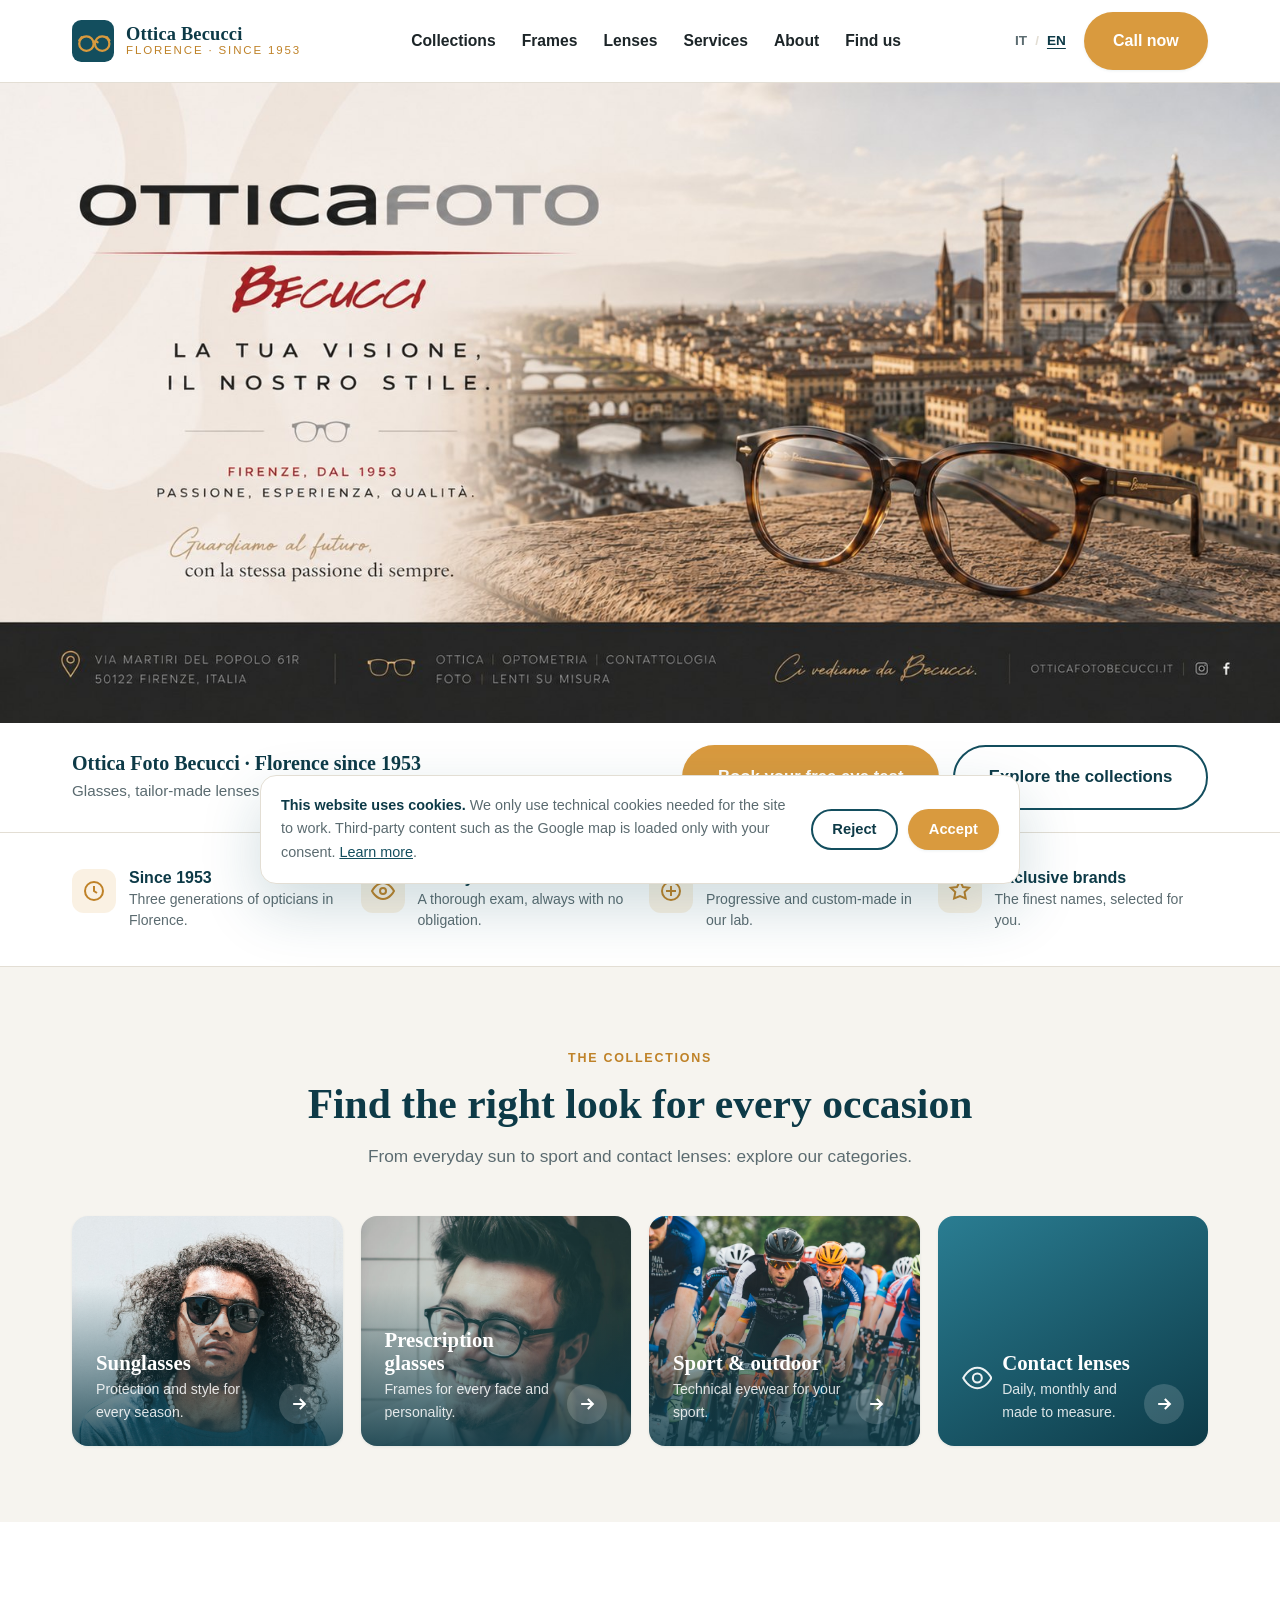
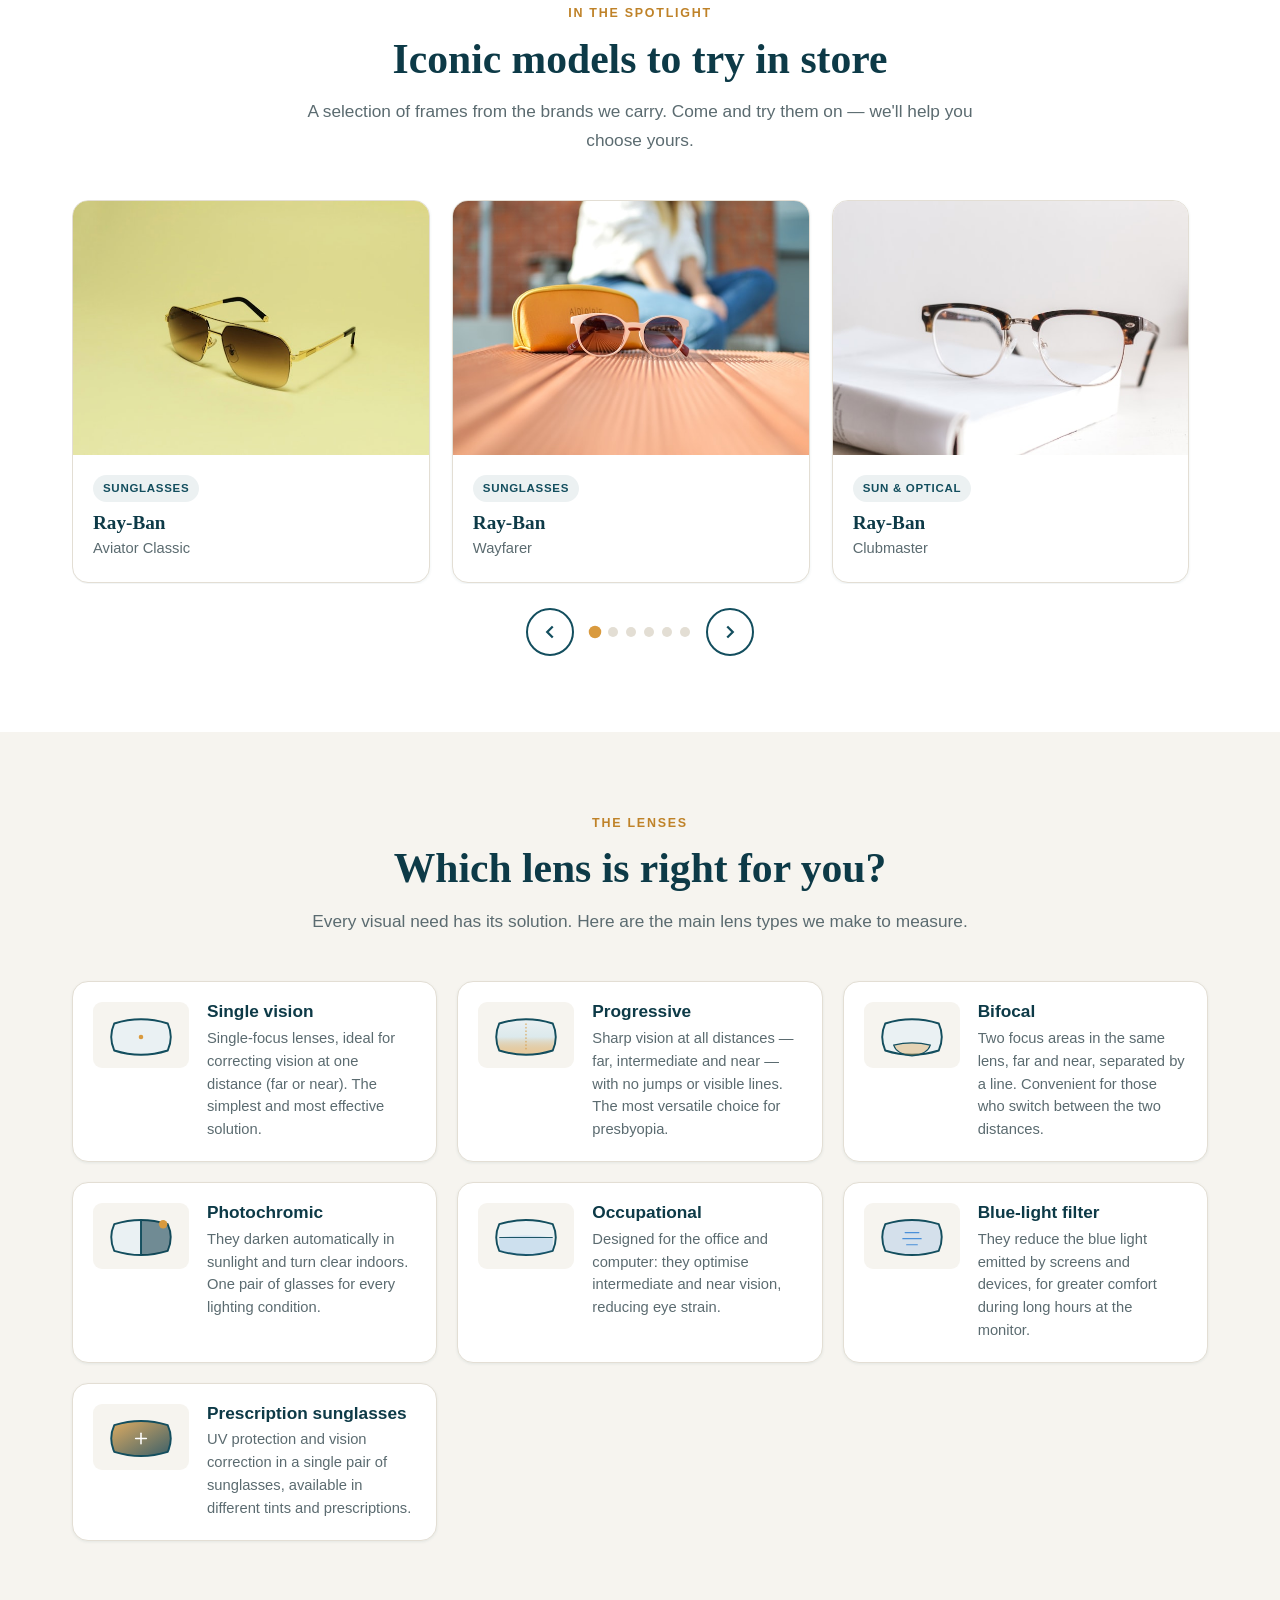
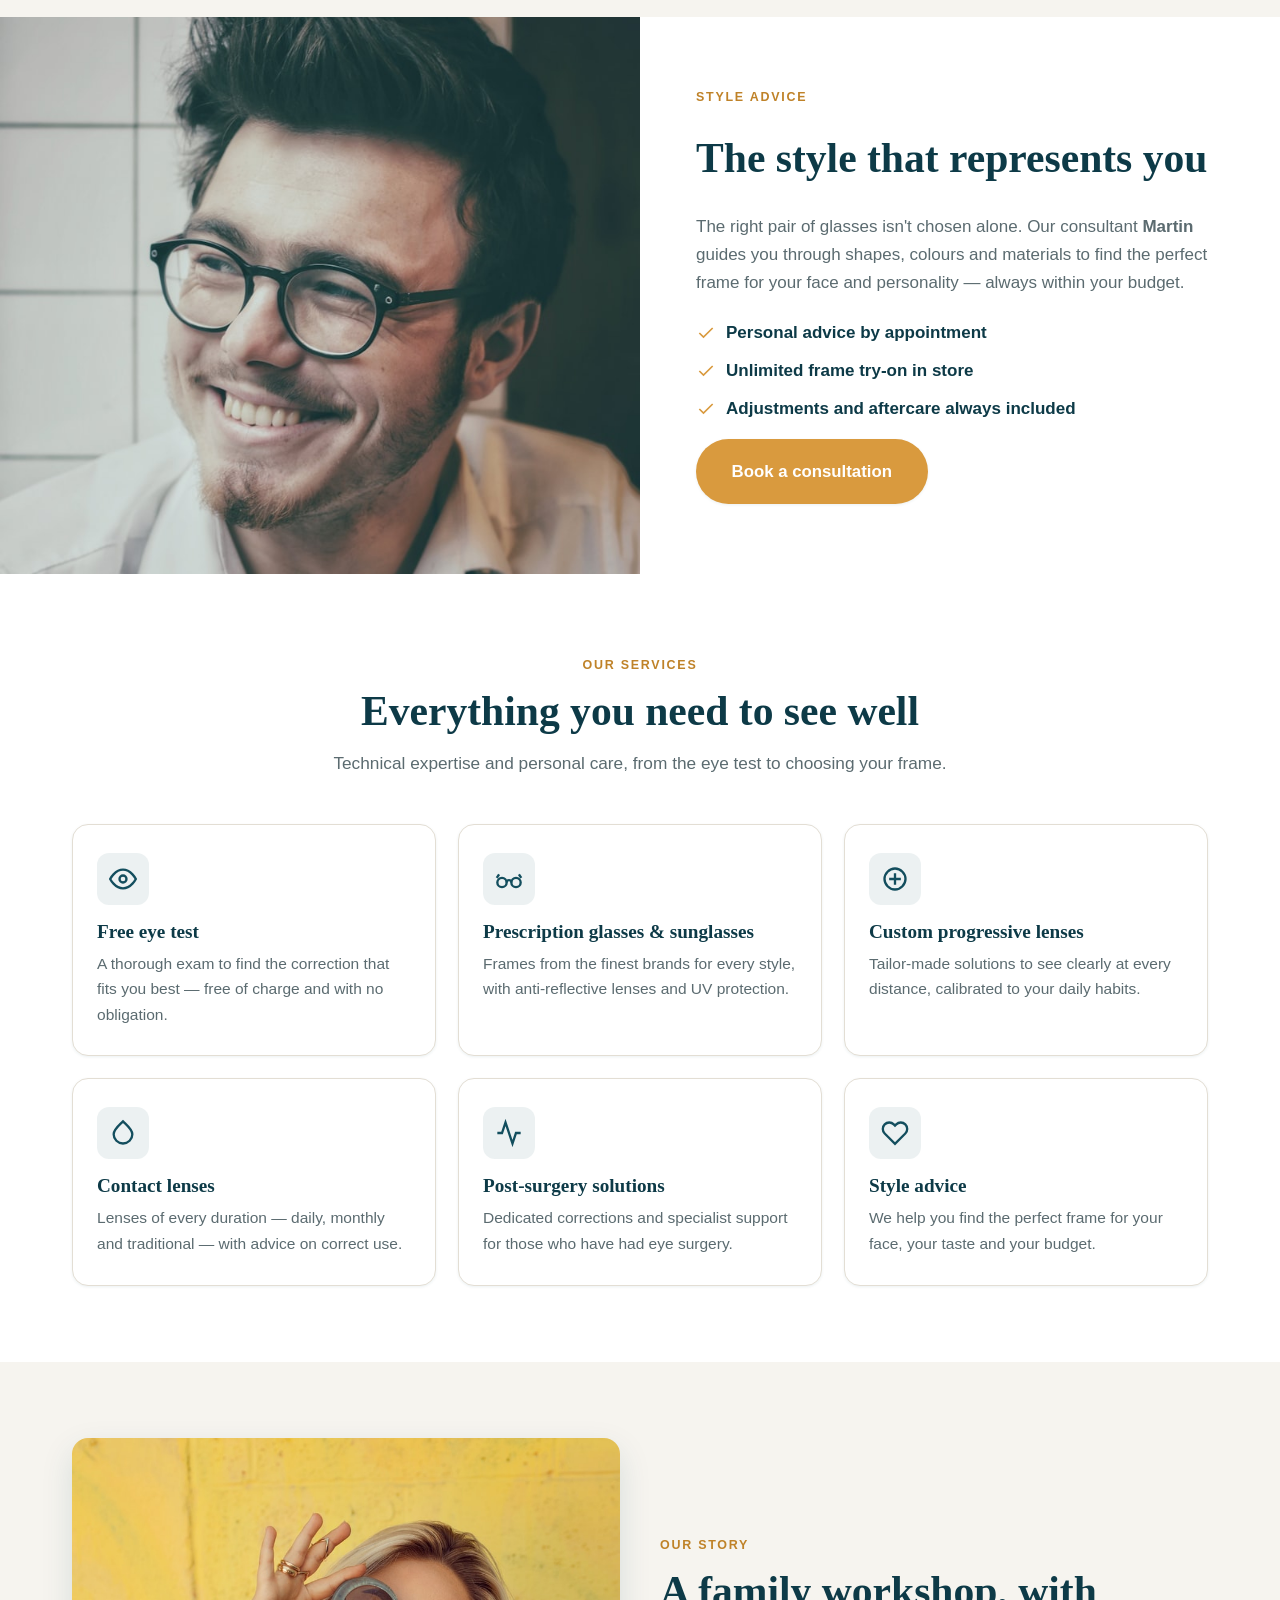
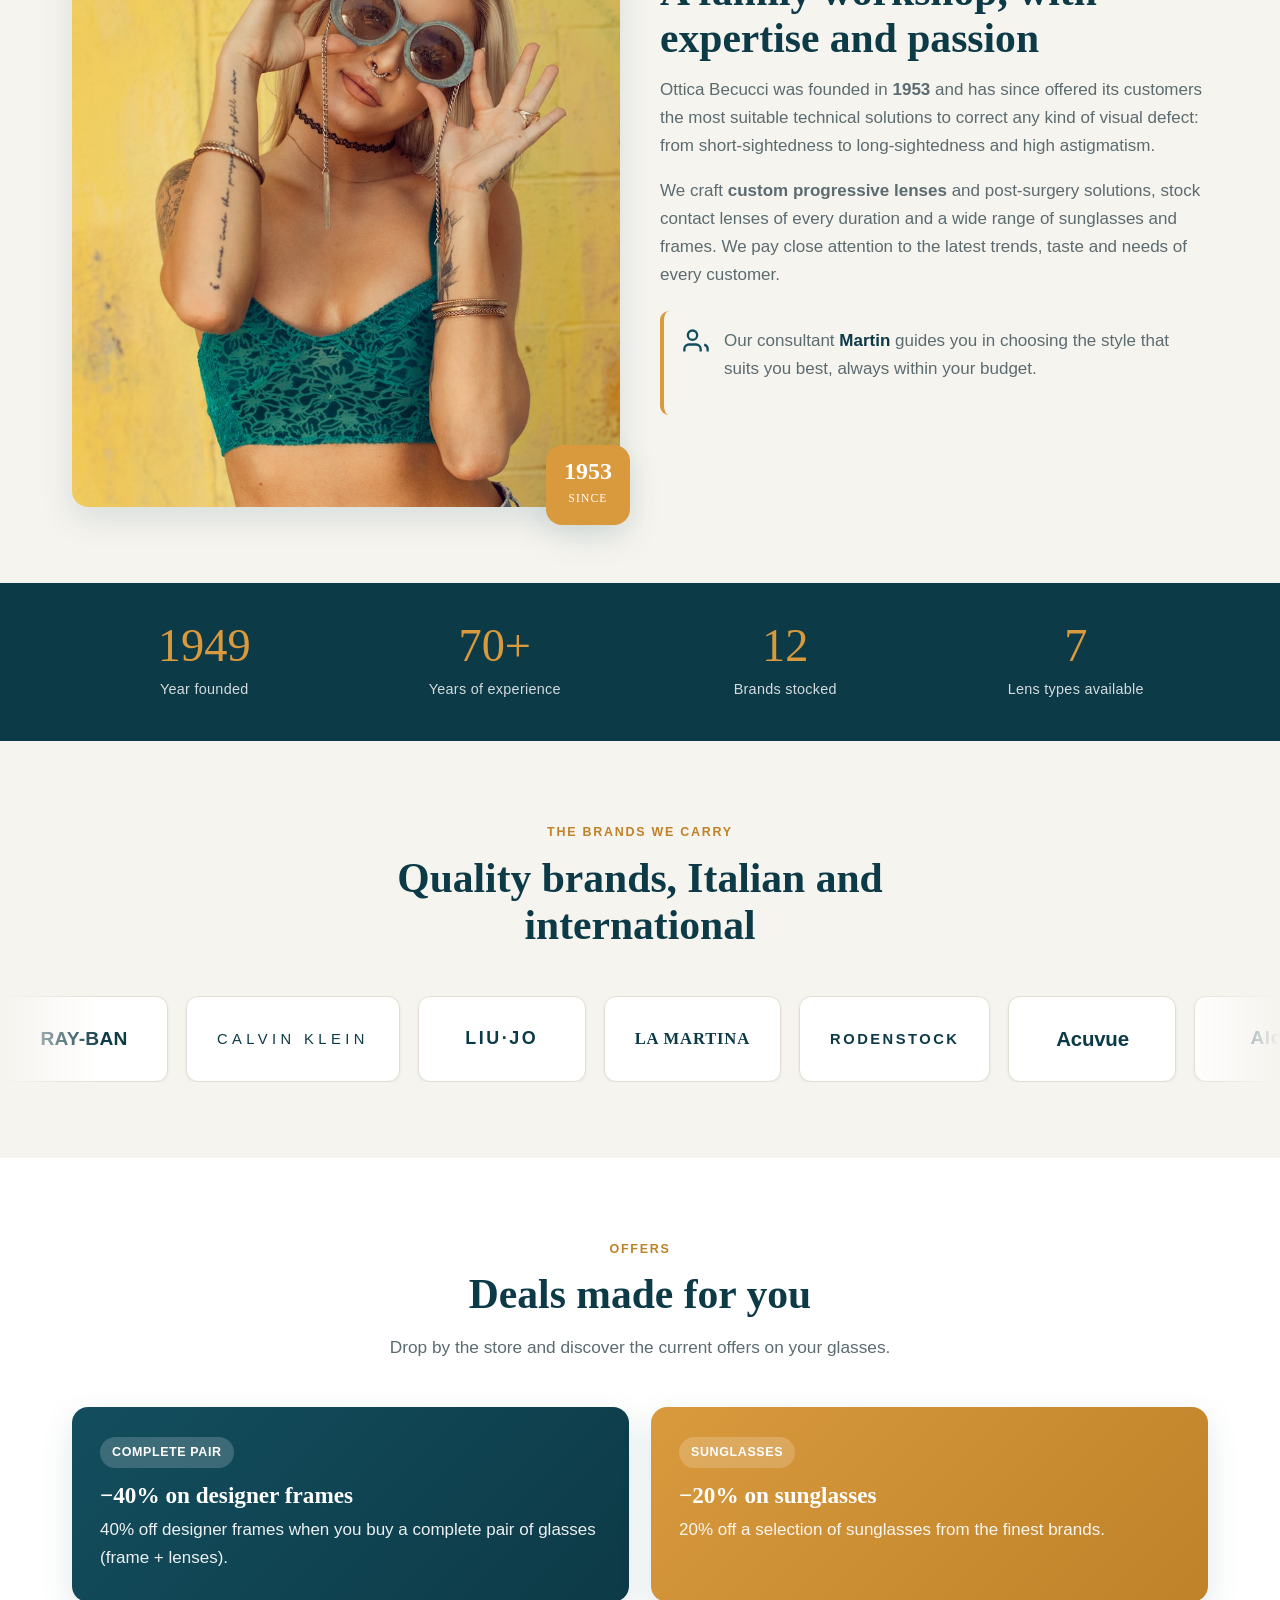
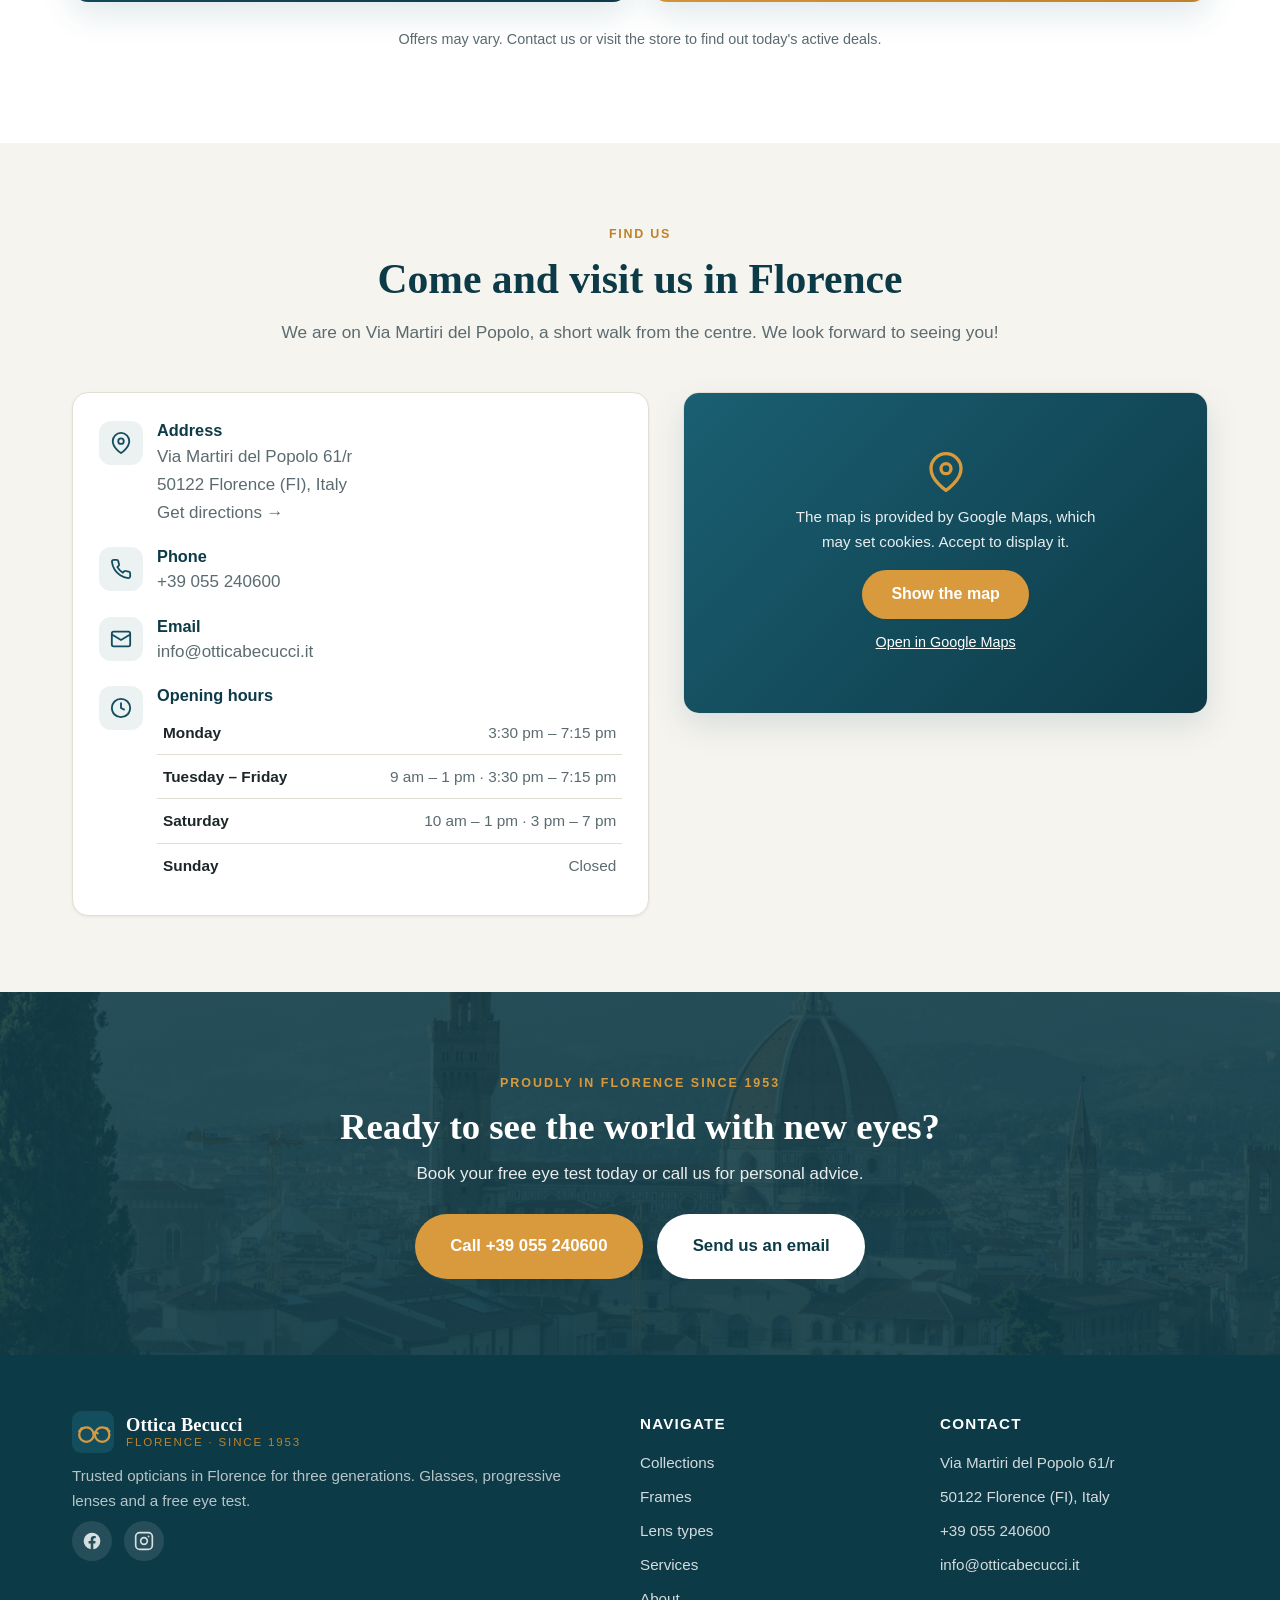
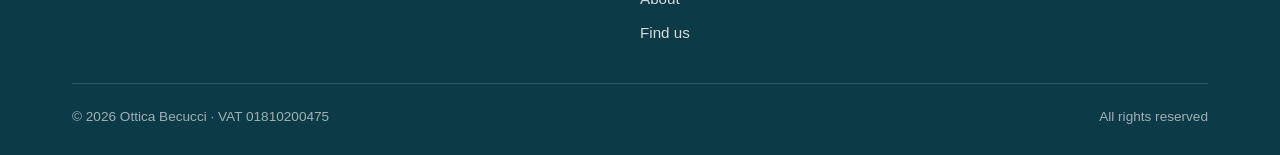
==== commit 30cbf0e8: "Banner oficial, muro de marcas y arreglo del menú móvil 1. Masthead con el banner oficial de Ottica " ====
--- a/en/index.html
+++ b/en/index.html
@@ -18,11 +18,11 @@
   <meta property="og:title" content="Ottica Becucci Florence | Opticians since 1953" />
   <meta property="og:description" content="Designer glasses and sunglasses, custom progressive lenses and a free eye test in the heart of Florence." />
   <meta property="og:url" content="https://www.otticabecucci.it/en/" />
-  <meta property="og:image" content="https://www.otticabecucci.it/assets/images/og-image.svg" />
+  <meta property="og:image" content="https://www.otticabecucci.it/assets/images/banner-becucci.jpg" />
   <meta name="twitter:card" content="summary_large_image" />
   <meta name="twitter:title" content="Ottica Becucci Florence | Opticians since 1953" />
   <meta name="twitter:description" content="Glasses, progressive lenses and a free eye test in Florence." />
-  <meta name="twitter:image" content="https://www.otticabecucci.it/assets/images/og-image.svg" />
+  <meta name="twitter:image" content="https://www.otticabecucci.it/assets/images/banner-becucci.jpg" />
 
   <link rel="icon" href="../assets/images/favicon.svg" type="image/svg+xml" />
   <link rel="manifest" href="../site.webmanifest" />
@@ -34,7 +34,7 @@
     "@context": "https://schema.org",
     "@type": "Optician",
     "name": "Ottica Becucci",
-    "image": "https://www.otticabecucci.it/assets/images/og-image.svg",
+    "image": "https://www.otticabecucci.it/assets/images/banner-becucci.jpg",
     "url": "https://www.otticabecucci.it/en/",
     "telephone": "+39055240600",
     "email": "info@otticabecucci.it",
@@ -93,21 +93,21 @@
   </header>
 
   <main id="main">
-    <!-- ===== Hero ===== -->
-    <section class="hero">
-      <div class="container">
-        <div class="hero__inner">
-          <span class="hero__badge">★ Trusted opticians in the heart of Florence since 1953</span>
-          <h1 class="hero__title">Seeing well is an art. <em>We have cultivated it for over 70 years.</em></h1>
-          <p class="hero__text">Designer prescription glasses and sunglasses, custom progressive lenses and contact lenses. Book your <strong>free eye test</strong> and rely on true experts.</p>
-          <div class="hero__actions">
-            <a class="btn btn--primary btn--lg" href="#contact">Book your free eye test</a>
-            <a class="btn btn--light btn--lg" href="#collections">Explore the collections</a>
-          </div>
-          <div class="hero__trust">
-            <span class="hero__trust-item"><svg viewBox="0 0 24 24" fill="none" stroke="currentColor" stroke-width="2"><path d="M20 6L9 17l-5-5"/></svg> Free eye test</span>
-            <span class="hero__trust-item"><svg viewBox="0 0 24 24" fill="none" stroke="currentColor" stroke-width="2"><path d="M20 6L9 17l-5-5"/></svg> Tailor-made progressive lenses</span>
-            <span class="hero__trust-item"><svg viewBox="0 0 24 24" fill="none" stroke="currentColor" stroke-width="2"><path d="M20 6L9 17l-5-5"/></svg> Personal style advice</span>
+    <!-- ===== Masthead (official banner) ===== -->
+    <section class="masthead" aria-label="Ottica Foto Becucci">
+      <img class="masthead__img" src="../assets/images/banner-becucci.jpg" width="1600" height="800" fetchpriority="high"
+           alt="Ottica Foto Becucci — La tua visione, il nostro stile. Florence, since 1953: passion, experience, quality." />
+      <div class="masthead__cta">
+        <div class="container">
+          <div class="masthead__cta-inner">
+            <div class="masthead__intro">
+              <h1 class="masthead__title">Ottica Foto Becucci · Florence since 1953</h1>
+              <p>Glasses, tailor-made lenses and a free eye test.</p>
+            </div>
+            <div class="hero__actions">
+              <a class="btn btn--primary btn--lg" href="#contact">Book your free eye test</a>
+              <a class="btn btn--ghost btn--lg" href="#collections">Explore the collections</a>
+            </div>
           </div>
         </div>
       </div>
@@ -379,18 +379,18 @@
       </div>
       <div class="marquee">
         <div class="marquee__track">
-          <span class="marquee__item">Ray-Ban</span>
-          <span class="marquee__item">Calvin Klein</span>
-          <span class="marquee__item">Liu Jo</span>
-          <span class="marquee__item">La Martina</span>
-          <span class="marquee__item">Rodenstock</span>
-          <span class="marquee__item">Acuvue</span>
-          <span class="marquee__item">Alcon</span>
-          <span class="marquee__item">Cooper</span>
-          <span class="marquee__item">Soleko</span>
-          <span class="marquee__item">Cébé</span>
-          <span class="marquee__item">Pagani</span>
-          <span class="marquee__item">Optovista</span>
+          <span class="marquee__item"><span class="brandmark bm--rayban">Ray-Ban</span></span>
+          <span class="marquee__item"><span class="brandmark bm--ck">Calvin Klein</span></span>
+          <span class="marquee__item"><span class="brandmark bm--liujo">Liu&middot;Jo</span></span>
+          <span class="marquee__item"><span class="brandmark bm--lamartina">La Martina</span></span>
+          <span class="marquee__item"><span class="brandmark bm--rodenstock">Rodenstock</span></span>
+          <span class="marquee__item"><span class="brandmark bm--acuvue">Acuvue</span></span>
+          <span class="marquee__item"><span class="brandmark bm--alcon">Alcon</span></span>
+          <span class="marquee__item"><span class="brandmark bm--cooper">CooperVision</span></span>
+          <span class="marquee__item"><span class="brandmark bm--soleko">Soleko</span></span>
+          <span class="marquee__item"><span class="brandmark bm--cebe">Cébé</span></span>
+          <span class="marquee__item"><span class="brandmark bm--pagani">Pagani</span></span>
+          <span class="marquee__item"><span class="brandmark bm--optovista">Optovista</span></span>
         </div>
       </div>
     </section>
--- a/assets/css/styles.css
+++ b/assets/css/styles.css
@@ -129,6 +129,18 @@
 .stat__num { font-family: var(--font-serif); font-size: clamp(2rem, 5vw, 2.9rem); color: var(--color-accent); line-height: 1; }
 .stat__label { font-size: 0.9rem; color: rgba(255,255,255,0.82); margin-top: 8px; letter-spacing: 0.02em; }
 
+/* ---------- Masthead (official banner) ---------- */
+.masthead { background: var(--color-bg); }
+.masthead__img { display: block; width: 100%; max-width: 1600px; height: auto; margin-inline: auto; }
+.masthead__cta { background: var(--color-surface); border-bottom: 1px solid var(--color-border); }
+.masthead__cta-inner { display: flex; flex-wrap: wrap; gap: 16px 28px; align-items: center; justify-content: center; padding: 22px 0; text-align: center; }
+.masthead__title { font-family: var(--font-serif); font-size: 1.25rem; color: var(--color-primary-dark); margin: 0 0 3px; }
+.masthead__intro p { margin: 0; color: var(--color-muted); font-size: 0.95rem; }
+.masthead__cta .hero__actions { margin: 0; }
+@media (min-width: 760px) {
+  .masthead__cta-inner { justify-content: space-between; text-align: left; flex-wrap: nowrap; }
+}
+
 /* ---------- Value props strip ---------- */
 .valueprops { background: var(--color-surface); border-bottom: 1px solid var(--color-border); }
 .valueprops__grid { display: grid; grid-template-columns: repeat(2, 1fr); gap: 24px 18px; padding: 36px 0; }
@@ -243,10 +255,27 @@
 .marquee:hover .marquee__track { animation-play-state: paused; }
 .marquee__item {
   display: grid; place-items: center; background: var(--color-surface); border: 1px solid var(--color-border);
-  border-radius: var(--radius-sm); padding: 18px 30px; font-family: var(--font-serif); font-weight: 700;
-  font-size: 1.1rem; color: var(--color-primary-dark); white-space: nowrap;
-}
+  border-radius: 12px; padding: 20px 30px; min-width: 168px; height: 86px; box-shadow: var(--shadow-sm);
+  transition: transform var(--transition), box-shadow var(--transition);
+}
+.marquee__item:hover { transform: translateY(-3px); box-shadow: var(--shadow-md); }
 @keyframes marquee { from { transform: translateX(0); } to { transform: translateX(-50%); } }
+
+/* ---------- Brand wordmarks (logo plates) ---------- */
+.brandmark { color: var(--color-primary-dark); line-height: 1; white-space: nowrap; transition: color var(--transition); }
+.marquee__item:hover .brandmark { color: var(--color-accent-dark); }
+.bm--rayban     { font-family: var(--font-sans); font-weight: 800; text-transform: uppercase; letter-spacing: .01em; font-size: 1.2rem; }
+.bm--ck         { font-family: var(--font-sans); font-weight: 300; text-transform: uppercase; letter-spacing: .3em; font-size: .92rem; }
+.bm--liujo      { font-family: var(--font-sans); font-weight: 800; text-transform: uppercase; letter-spacing: .14em; font-size: 1.12rem; }
+.bm--lamartina  { font-family: var(--font-serif); font-weight: 700; text-transform: uppercase; letter-spacing: .05em; font-size: 1.04rem; }
+.bm--rodenstock { font-family: var(--font-sans); font-weight: 600; text-transform: uppercase; letter-spacing: .17em; font-size: .92rem; }
+.bm--acuvue     { font-family: var(--font-sans); font-weight: 700; letter-spacing: -.01em; font-size: 1.28rem; }
+.bm--alcon      { font-family: var(--font-sans); font-weight: 700; letter-spacing: .04em; font-size: 1.18rem; }
+.bm--cooper     { font-family: var(--font-serif); font-weight: 600; font-size: 1.06rem; letter-spacing: .02em; }
+.bm--soleko     { font-family: var(--font-sans); font-weight: 800; text-transform: uppercase; letter-spacing: .16em; font-size: 1rem; }
+.bm--cebe       { font-family: var(--font-sans); font-weight: 800; font-style: italic; text-transform: uppercase; letter-spacing: .03em; font-size: 1.18rem; }
+.bm--pagani     { font-family: var(--font-serif); font-weight: 600; font-style: italic; font-size: 1.2rem; }
+.bm--optovista  { font-family: var(--font-sans); font-weight: 600; text-transform: uppercase; letter-spacing: .12em; font-size: 1rem; }
 
 /* ---------- Banner (parallax CTA) ---------- */
 .banner { position: relative; color: #fff; text-align: center; isolation: isolate; }
@@ -382,13 +411,16 @@
 @media (max-width: 860px) {
   .nav__toggle { display: flex; }
   .nav__menu {
-    position: fixed; inset: 64px 0 auto 0; flex-direction: column; align-items: stretch; gap: 0;
-    background: #fff; border-bottom: 1px solid var(--color-border); padding: 8px 22px 18px;
-    box-shadow: var(--shadow-md); transform: translateY(-12px); opacity: 0; pointer-events: none;
+    position: fixed; inset: 66px 0 auto 0; flex-direction: column; align-items: stretch; gap: 0;
+    background: #fff; border-top: 1px solid var(--color-border); border-bottom: 1px solid var(--color-border);
+    padding: 10px 22px max(22px, env(safe-area-inset-bottom)); max-height: calc(100vh - 66px); overflow-y: auto;
+    box-shadow: var(--shadow-lg); transform: translateY(-12px); opacity: 0; pointer-events: none;
     transition: opacity var(--transition), transform var(--transition);
   }
   .nav__menu.is-open { transform: none; opacity: 1; pointer-events: auto; }
-  .nav__link { padding: 13px 0; border-bottom: 1px solid var(--color-border); }
+  .nav__menu li + li { border-top: 1px solid var(--color-border); }
+  .nav__link { display: block; padding: 17px 6px; font-size: 1.08rem; border-radius: 8px; }
+  .nav__link:hover, .nav__link:focus-visible { background: var(--color-bg); }
   .nav__link::after { display: none; }
   .nav.is-open .nav__toggle span:nth-child(1) { transform: translateY(7px) rotate(45deg); }
   .nav.is-open .nav__toggle span:nth-child(2) { opacity: 0; }
--- a/assets/css/styles.css
+++ b/assets/css/styles.css
@@ -129,6 +129,18 @@
 .stat__num { font-family: var(--font-serif); font-size: clamp(2rem, 5vw, 2.9rem); color: var(--color-accent); line-height: 1; }
 .stat__label { font-size: 0.9rem; color: rgba(255,255,255,0.82); margin-top: 8px; letter-spacing: 0.02em; }
 
+/* ---------- Masthead (official banner) ---------- */
+.masthead { background: var(--color-bg); }
+.masthead__img { display: block; width: 100%; max-width: 1600px; height: auto; margin-inline: auto; }
+.masthead__cta { background: var(--color-surface); border-bottom: 1px solid var(--color-border); }
+.masthead__cta-inner { display: flex; flex-wrap: wrap; gap: 16px 28px; align-items: center; justify-content: center; padding: 22px 0; text-align: center; }
+.masthead__title { font-family: var(--font-serif); font-size: 1.25rem; color: var(--color-primary-dark); margin: 0 0 3px; }
+.masthead__intro p { margin: 0; color: var(--color-muted); font-size: 0.95rem; }
+.masthead__cta .hero__actions { margin: 0; }
+@media (min-width: 760px) {
+  .masthead__cta-inner { justify-content: space-between; text-align: left; flex-wrap: nowrap; }
+}
+
 /* ---------- Value props strip ---------- */
 .valueprops { background: var(--color-surface); border-bottom: 1px solid var(--color-border); }
 .valueprops__grid { display: grid; grid-template-columns: repeat(2, 1fr); gap: 24px 18px; padding: 36px 0; }
@@ -243,10 +255,27 @@
 .marquee:hover .marquee__track { animation-play-state: paused; }
 .marquee__item {
   display: grid; place-items: center; background: var(--color-surface); border: 1px solid var(--color-border);
-  border-radius: var(--radius-sm); padding: 18px 30px; font-family: var(--font-serif); font-weight: 700;
-  font-size: 1.1rem; color: var(--color-primary-dark); white-space: nowrap;
-}
+  border-radius: 12px; padding: 20px 30px; min-width: 168px; height: 86px; box-shadow: var(--shadow-sm);
+  transition: transform var(--transition), box-shadow var(--transition);
+}
+.marquee__item:hover { transform: translateY(-3px); box-shadow: var(--shadow-md); }
 @keyframes marquee { from { transform: translateX(0); } to { transform: translateX(-50%); } }
+
+/* ---------- Brand wordmarks (logo plates) ---------- */
+.brandmark { color: var(--color-primary-dark); line-height: 1; white-space: nowrap; transition: color var(--transition); }
+.marquee__item:hover .brandmark { color: var(--color-accent-dark); }
+.bm--rayban     { font-family: var(--font-sans); font-weight: 800; text-transform: uppercase; letter-spacing: .01em; font-size: 1.2rem; }
+.bm--ck         { font-family: var(--font-sans); font-weight: 300; text-transform: uppercase; letter-spacing: .3em; font-size: .92rem; }
+.bm--liujo      { font-family: var(--font-sans); font-weight: 800; text-transform: uppercase; letter-spacing: .14em; font-size: 1.12rem; }
+.bm--lamartina  { font-family: var(--font-serif); font-weight: 700; text-transform: uppercase; letter-spacing: .05em; font-size: 1.04rem; }
+.bm--rodenstock { font-family: var(--font-sans); font-weight: 600; text-transform: uppercase; letter-spacing: .17em; font-size: .92rem; }
+.bm--acuvue     { font-family: var(--font-sans); font-weight: 700; letter-spacing: -.01em; font-size: 1.28rem; }
+.bm--alcon      { font-family: var(--font-sans); font-weight: 700; letter-spacing: .04em; font-size: 1.18rem; }
+.bm--cooper     { font-family: var(--font-serif); font-weight: 600; font-size: 1.06rem; letter-spacing: .02em; }
+.bm--soleko     { font-family: var(--font-sans); font-weight: 800; text-transform: uppercase; letter-spacing: .16em; font-size: 1rem; }
+.bm--cebe       { font-family: var(--font-sans); font-weight: 800; font-style: italic; text-transform: uppercase; letter-spacing: .03em; font-size: 1.18rem; }
+.bm--pagani     { font-family: var(--font-serif); font-weight: 600; font-style: italic; font-size: 1.2rem; }
+.bm--optovista  { font-family: var(--font-sans); font-weight: 600; text-transform: uppercase; letter-spacing: .12em; font-size: 1rem; }
 
 /* ---------- Banner (parallax CTA) ---------- */
 .banner { position: relative; color: #fff; text-align: center; isolation: isolate; }
@@ -382,13 +411,16 @@
 @media (max-width: 860px) {
   .nav__toggle { display: flex; }
   .nav__menu {
-    position: fixed; inset: 64px 0 auto 0; flex-direction: column; align-items: stretch; gap: 0;
-    background: #fff; border-bottom: 1px solid var(--color-border); padding: 8px 22px 18px;
-    box-shadow: var(--shadow-md); transform: translateY(-12px); opacity: 0; pointer-events: none;
+    position: fixed; inset: 66px 0 auto 0; flex-direction: column; align-items: stretch; gap: 0;
+    background: #fff; border-top: 1px solid var(--color-border); border-bottom: 1px solid var(--color-border);
+    padding: 10px 22px max(22px, env(safe-area-inset-bottom)); max-height: calc(100vh - 66px); overflow-y: auto;
+    box-shadow: var(--shadow-lg); transform: translateY(-12px); opacity: 0; pointer-events: none;
     transition: opacity var(--transition), transform var(--transition);
   }
   .nav__menu.is-open { transform: none; opacity: 1; pointer-events: auto; }
-  .nav__link { padding: 13px 0; border-bottom: 1px solid var(--color-border); }
+  .nav__menu li + li { border-top: 1px solid var(--color-border); }
+  .nav__link { display: block; padding: 17px 6px; font-size: 1.08rem; border-radius: 8px; }
+  .nav__link:hover, .nav__link:focus-visible { background: var(--color-bg); }
   .nav__link::after { display: none; }
   .nav.is-open .nav__toggle span:nth-child(1) { transform: translateY(7px) rotate(45deg); }
   .nav.is-open .nav__toggle span:nth-child(2) { opacity: 0; }
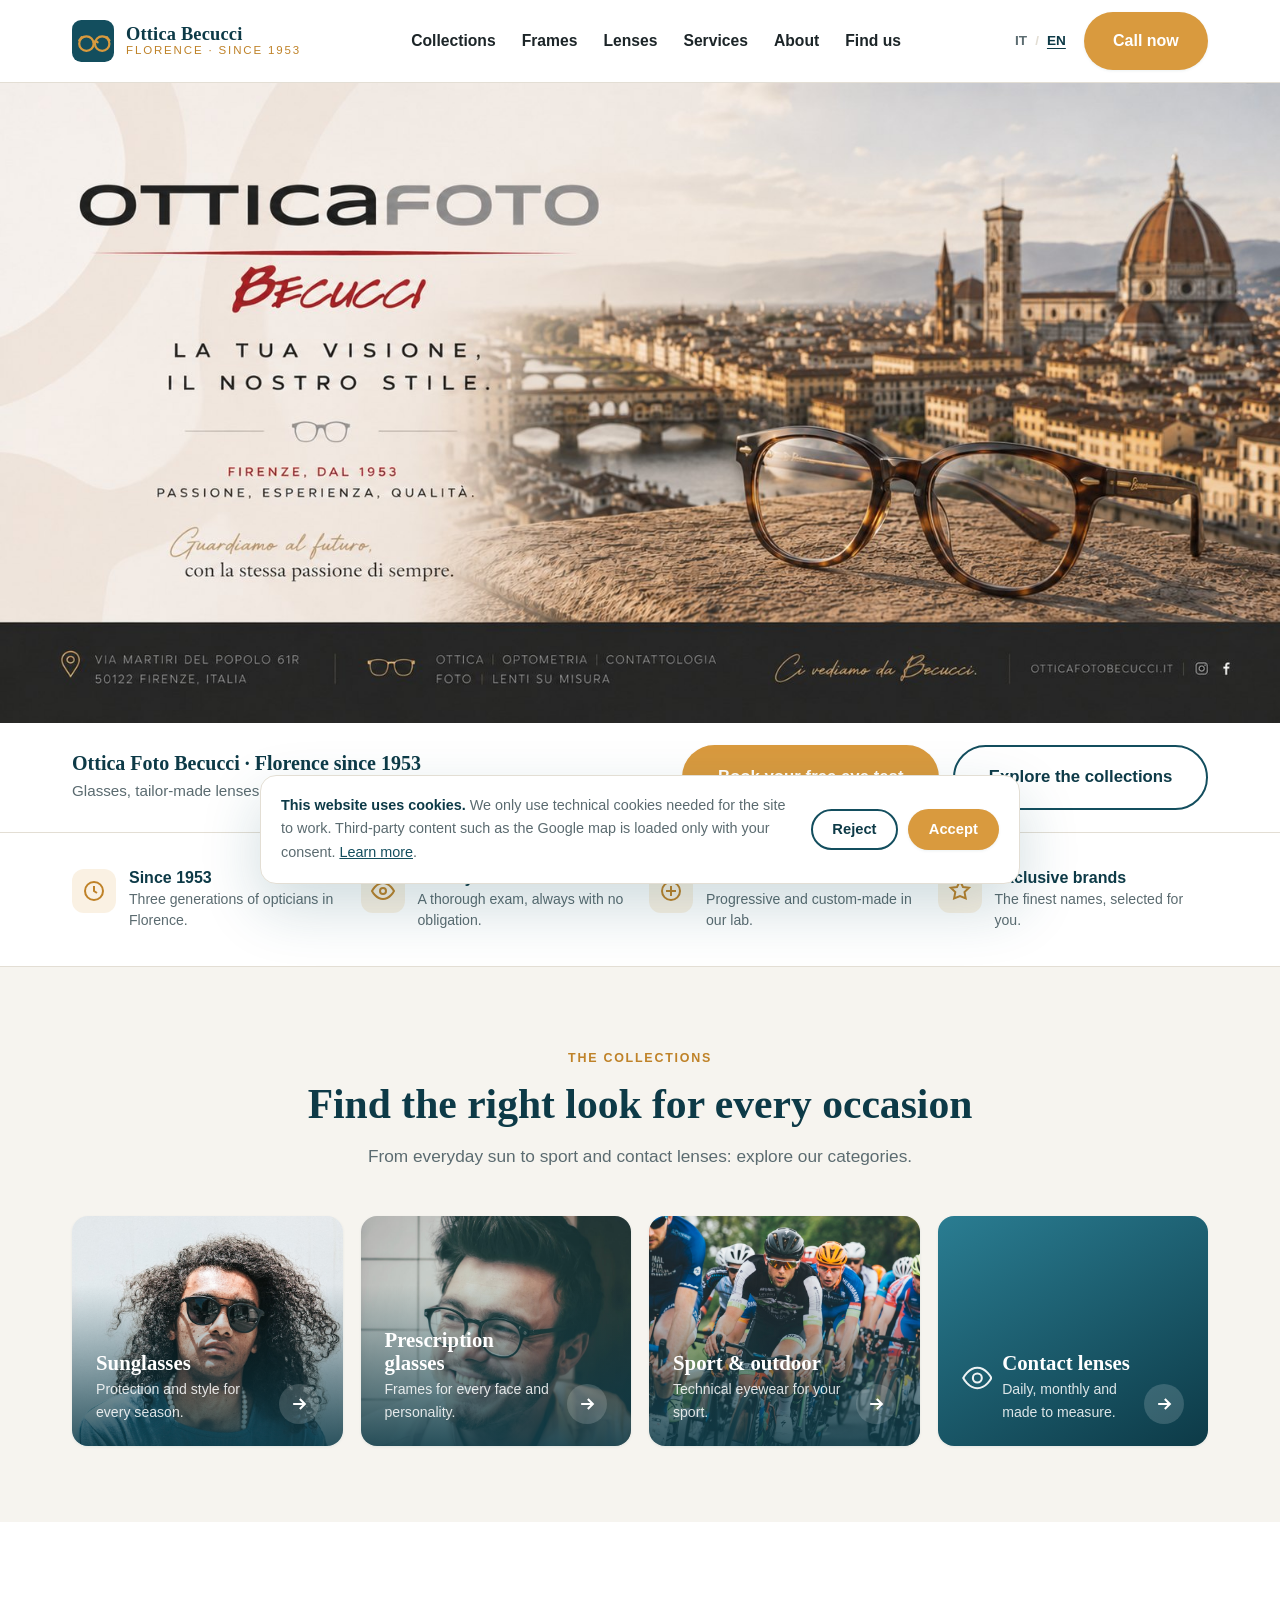
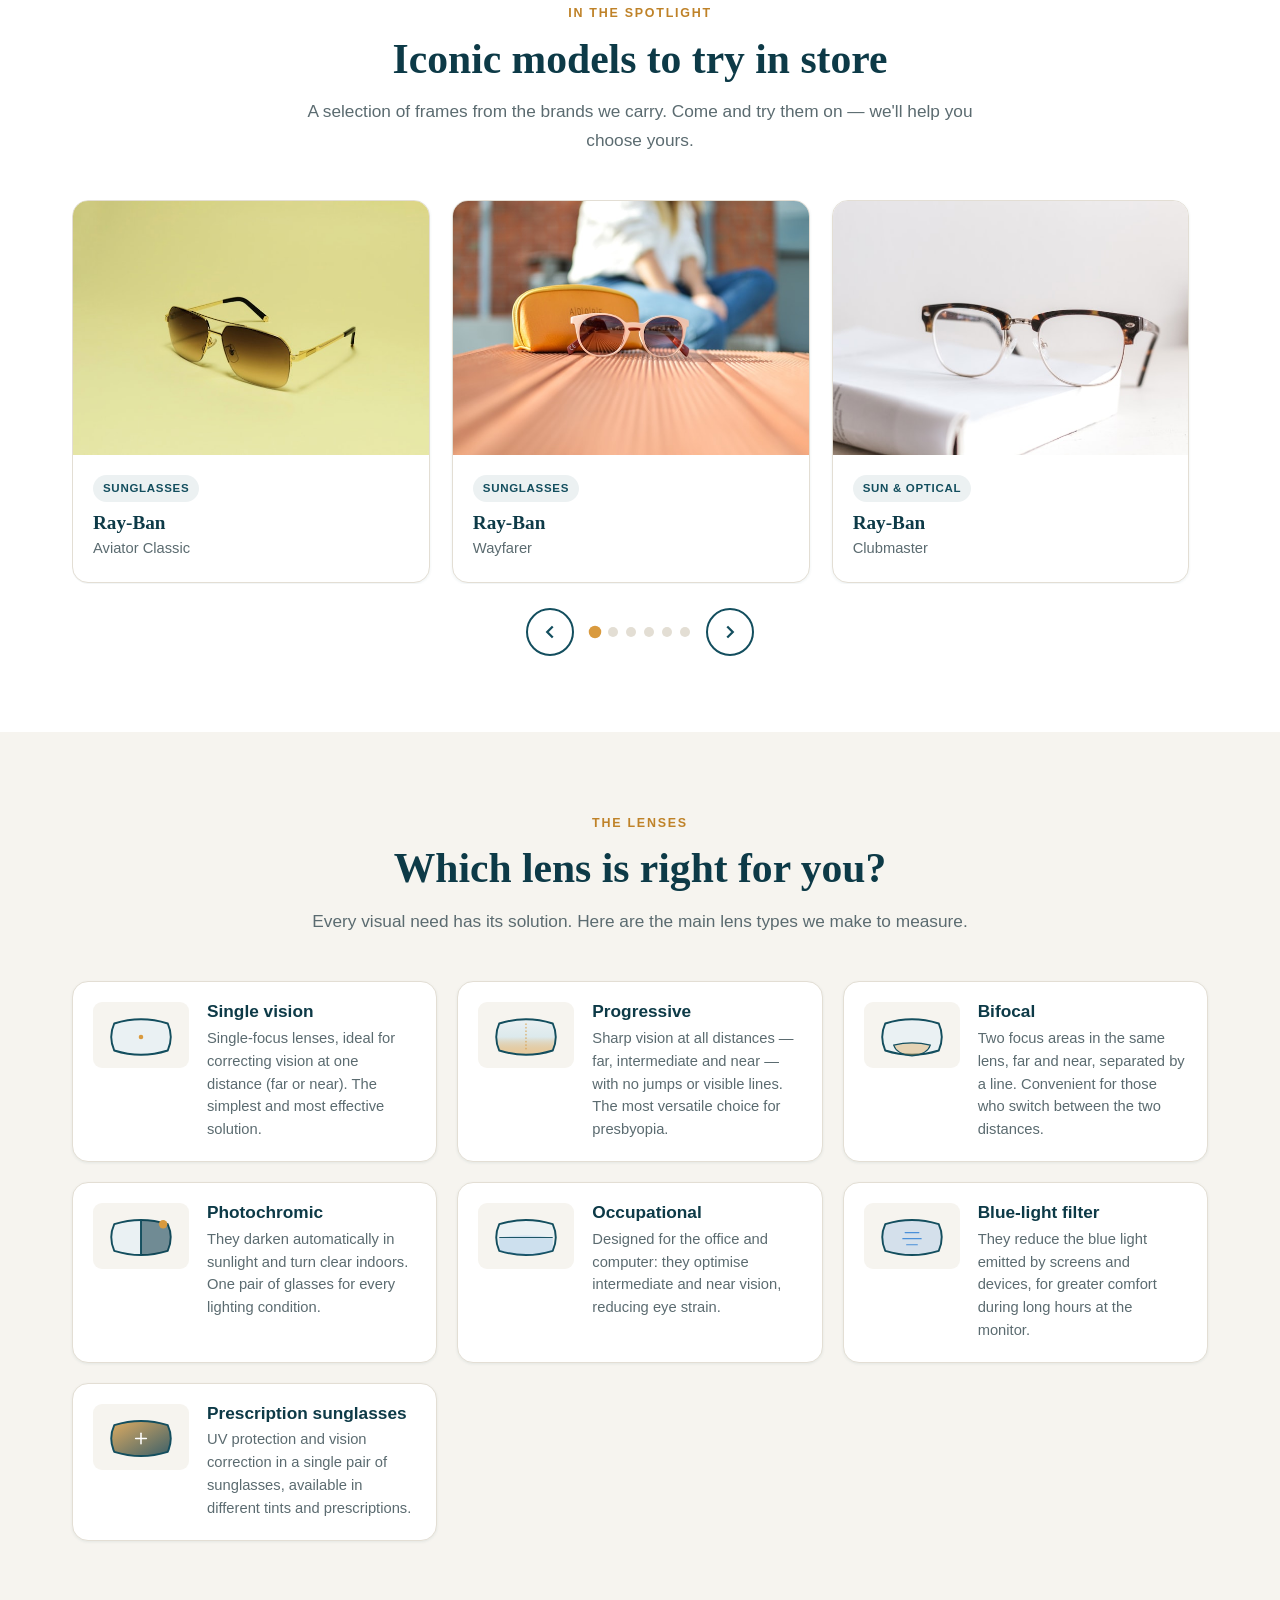
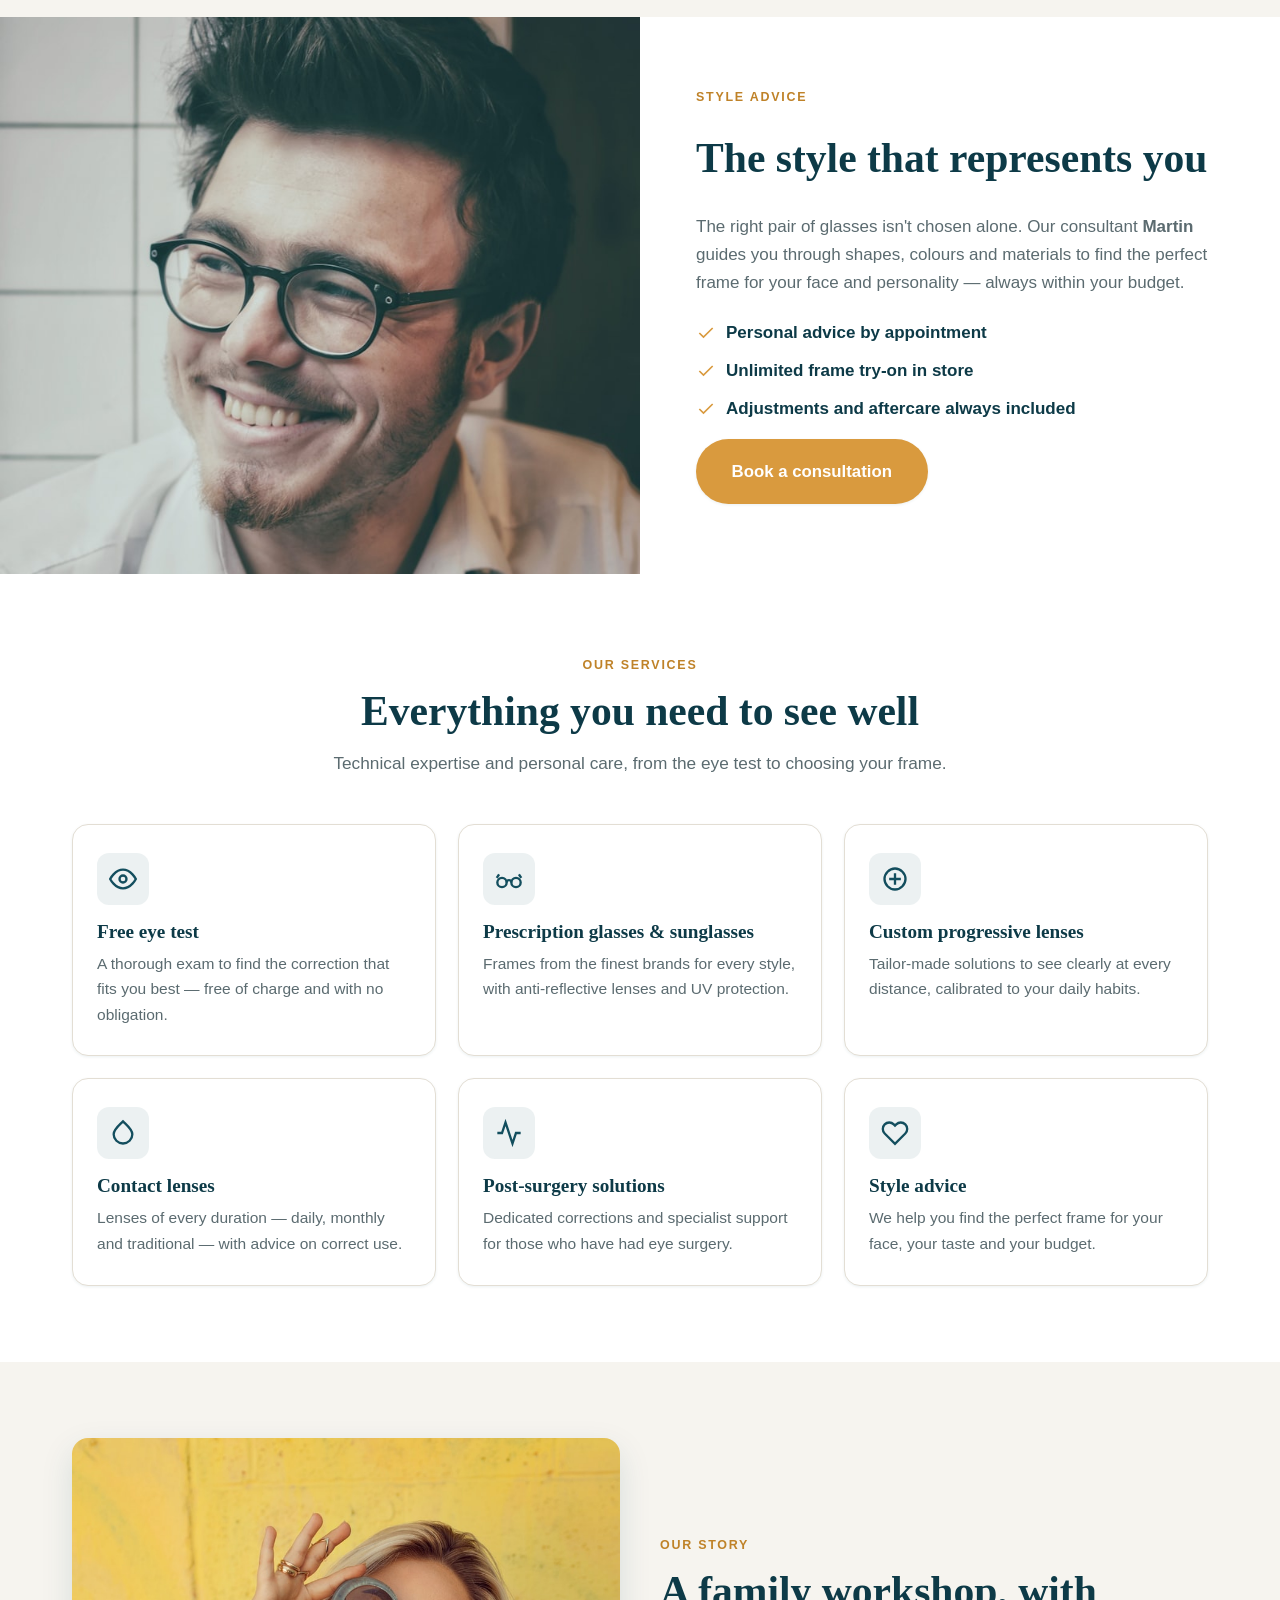
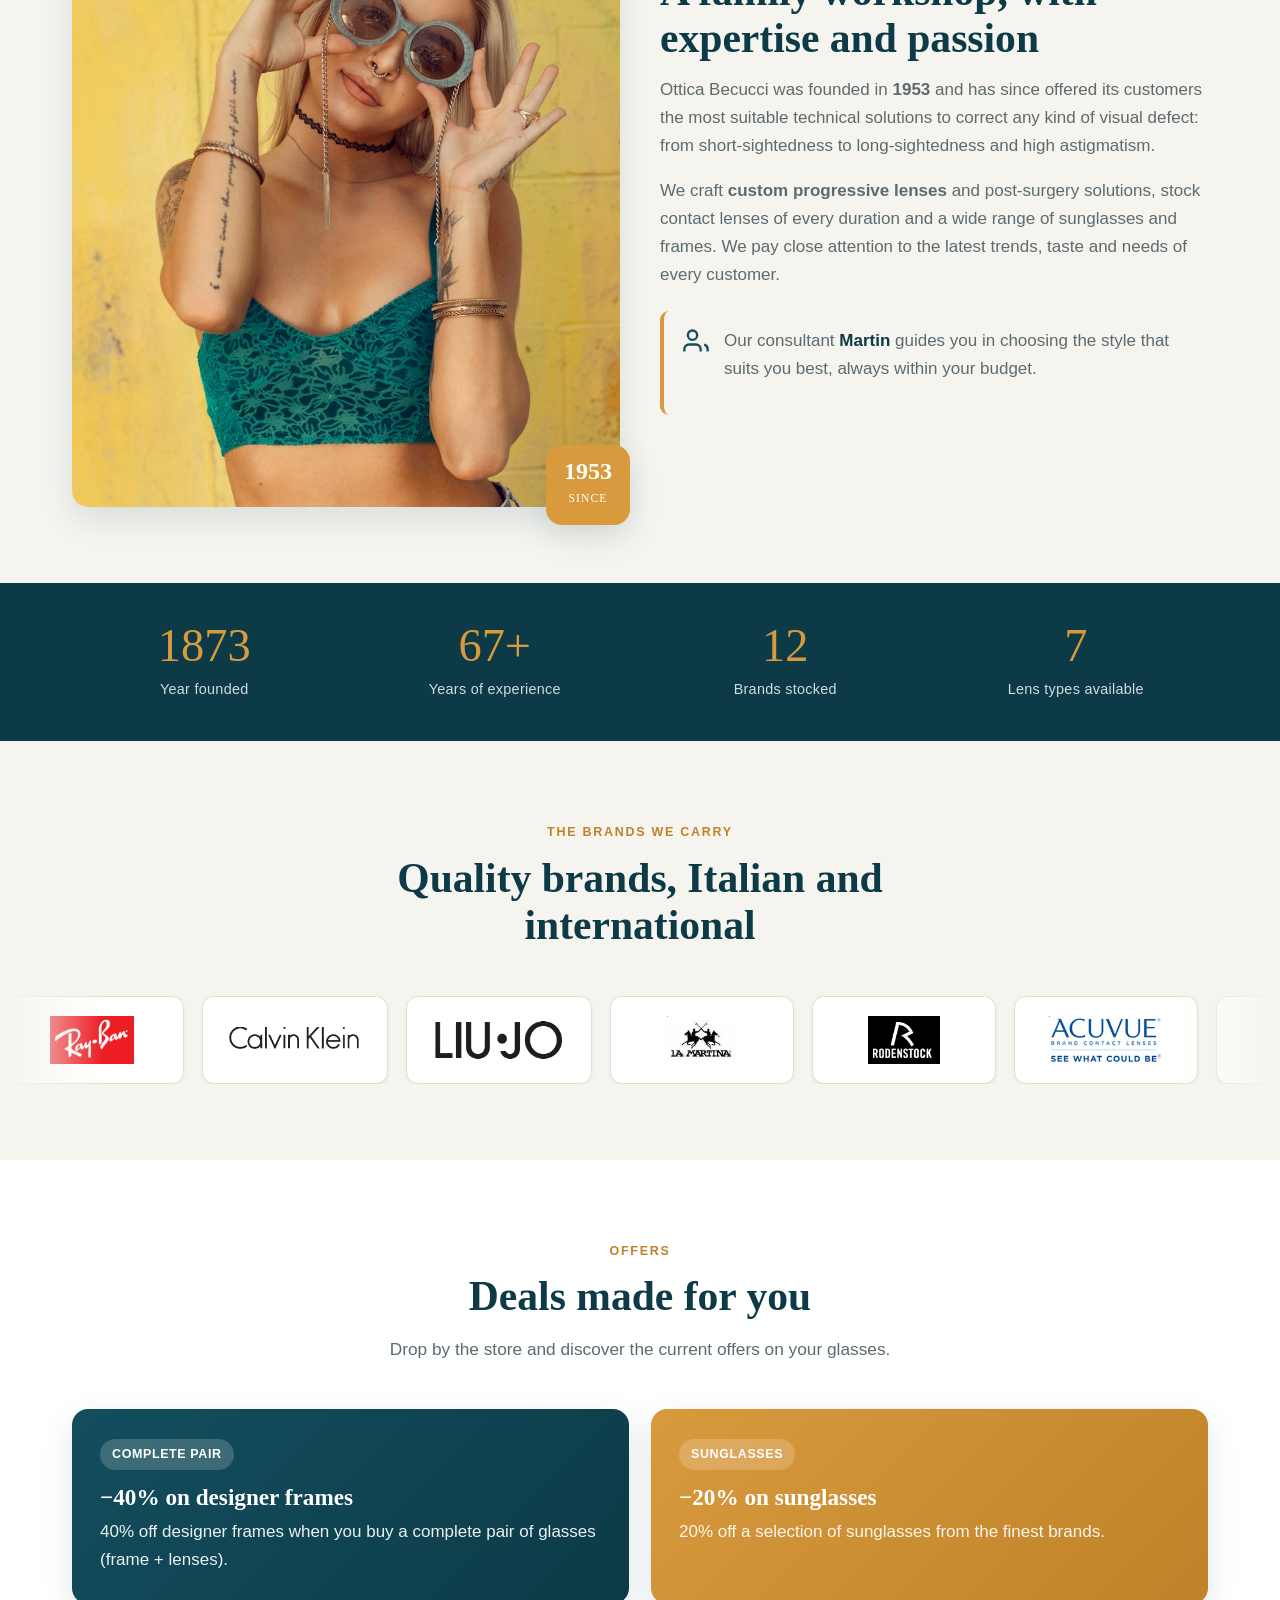
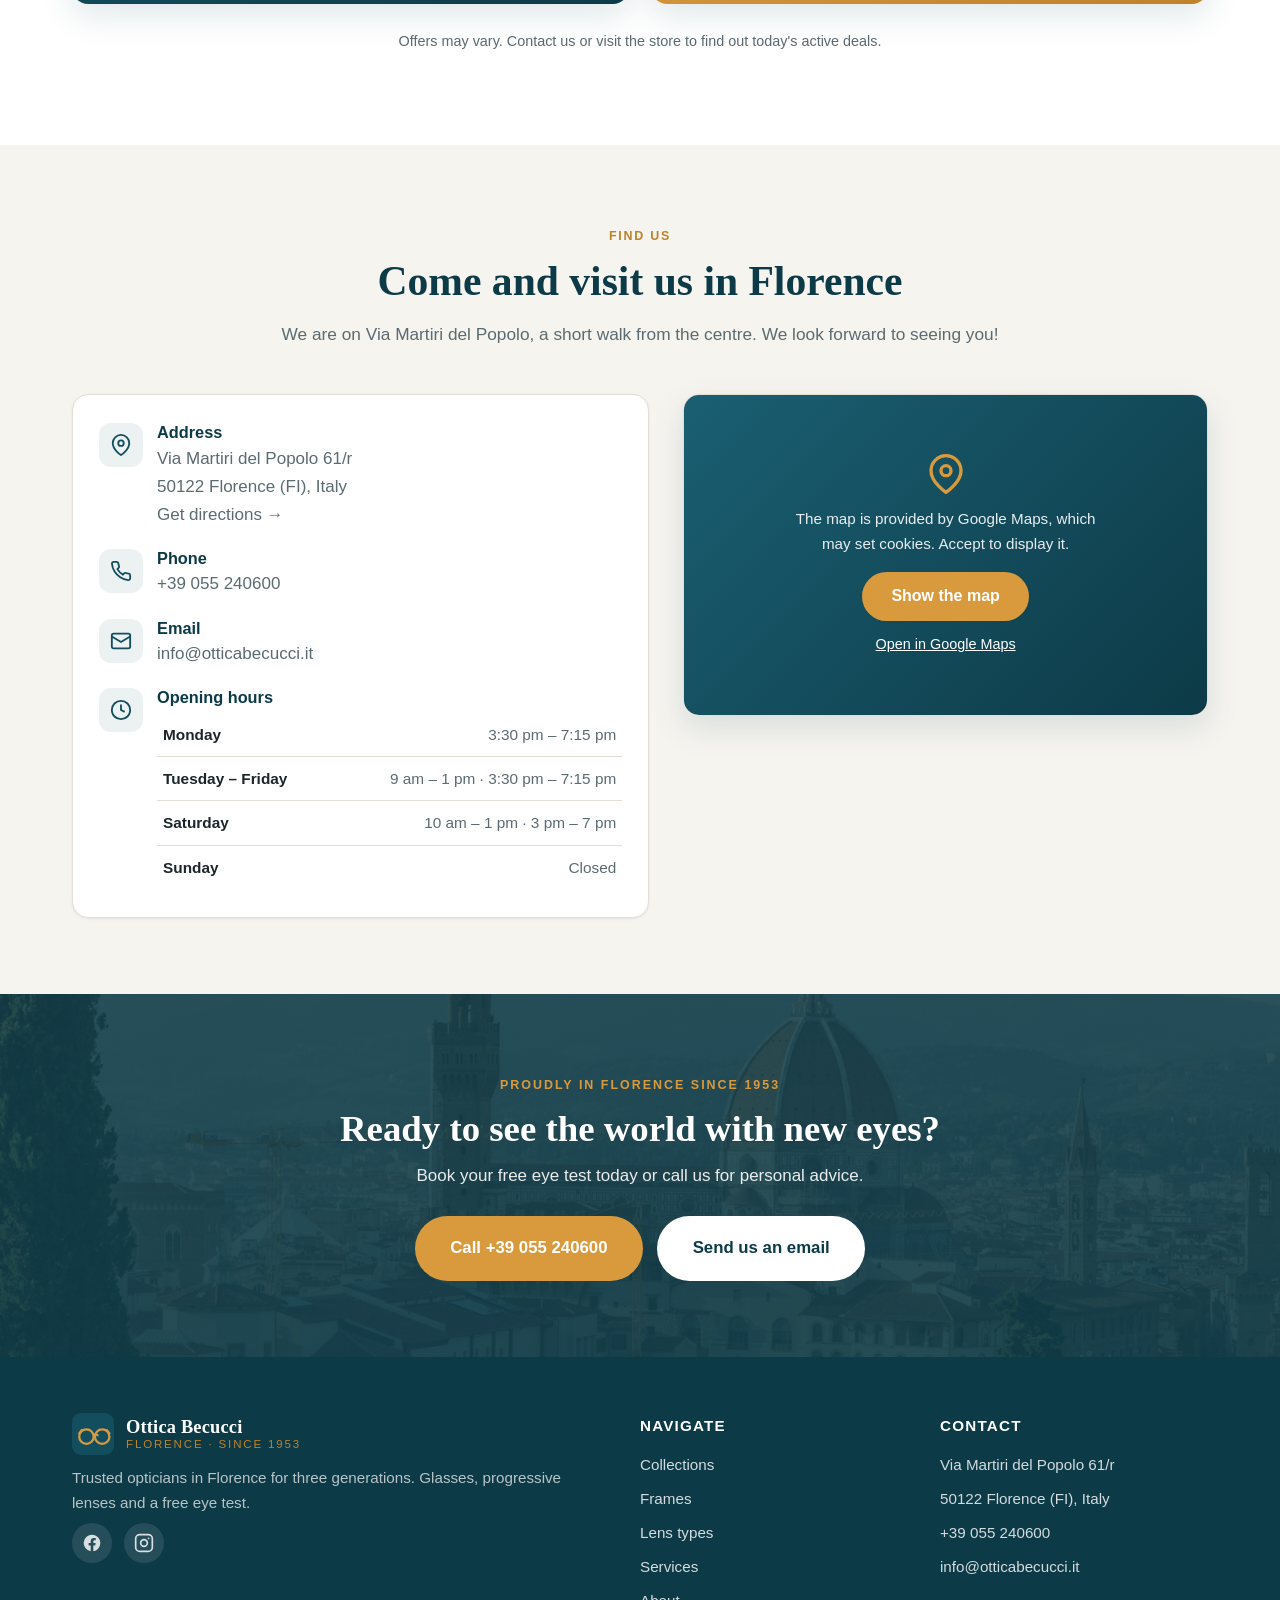
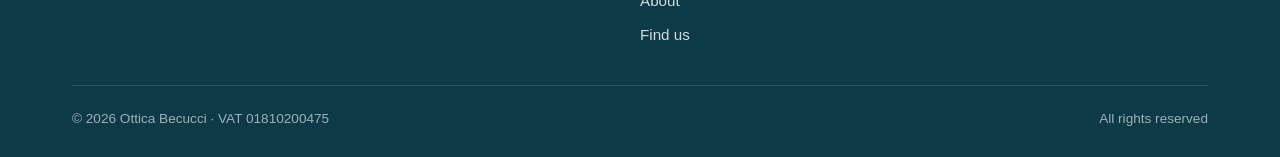
==== commit 655d7817: "Usa los logos oficiales reales de las marcas Recupera los logos de los proveedores desde el sitio or" ====
--- a/en/index.html
+++ b/en/index.html
@@ -379,18 +379,18 @@
       </div>
       <div class="marquee">
         <div class="marquee__track">
-          <span class="marquee__item"><span class="brandmark bm--rayban">Ray-Ban</span></span>
-          <span class="marquee__item"><span class="brandmark bm--ck">Calvin Klein</span></span>
-          <span class="marquee__item"><span class="brandmark bm--liujo">Liu&middot;Jo</span></span>
-          <span class="marquee__item"><span class="brandmark bm--lamartina">La Martina</span></span>
-          <span class="marquee__item"><span class="brandmark bm--rodenstock">Rodenstock</span></span>
-          <span class="marquee__item"><span class="brandmark bm--acuvue">Acuvue</span></span>
-          <span class="marquee__item"><span class="brandmark bm--alcon">Alcon</span></span>
-          <span class="marquee__item"><span class="brandmark bm--cooper">CooperVision</span></span>
-          <span class="marquee__item"><span class="brandmark bm--soleko">Soleko</span></span>
-          <span class="marquee__item"><span class="brandmark bm--cebe">Cébé</span></span>
-          <span class="marquee__item"><span class="brandmark bm--pagani">Pagani</span></span>
-          <span class="marquee__item"><span class="brandmark bm--optovista">Optovista</span></span>
+          <span class="marquee__item"><img src="../assets/images/brands/rayban.png" width="113" height="65" loading="lazy" alt="Ray-Ban" /></span>
+          <span class="marquee__item"><img src="../assets/images/brands/calvinklein.png" width="217" height="41" loading="lazy" alt="Calvin Klein" /></span>
+          <span class="marquee__item"><img src="../assets/images/brands/liujo.png" width="217" height="65" loading="lazy" alt="Liu Jo" /></span>
+          <span class="marquee__item"><img src="../assets/images/brands/lamartina.png" width="131" height="90" loading="lazy" alt="La Martina" /></span>
+          <span class="marquee__item"><img src="../assets/images/brands/rodenstock.png" width="120" height="80" loading="lazy" alt="Rodenstock" /></span>
+          <span class="marquee__item"><img src="../assets/images/brands/acuvue.png" width="189" height="80" loading="lazy" alt="Acuvue" /></span>
+          <span class="marquee__item"><img src="../assets/images/brands/alcon.png" width="119" height="32" loading="lazy" alt="Alcon" /></span>
+          <span class="marquee__item"><img src="../assets/images/brands/cooper.png" width="268" height="76" loading="lazy" alt="CooperVision" /></span>
+          <span class="marquee__item"><img src="../assets/images/brands/soleko.png" width="174" height="46" loading="lazy" alt="Soleko" /></span>
+          <span class="marquee__item"><img src="../assets/images/brands/cebe.png" width="219" height="97" loading="lazy" alt="Cébé" /></span>
+          <span class="marquee__item"><img src="../assets/images/brands/pagani.png" width="230" height="57" loading="lazy" alt="Pagani" /></span>
+          <span class="marquee__item"><img src="../assets/images/brands/optovista.png" width="283" height="79" loading="lazy" alt="Optovista" /></span>
         </div>
       </div>
     </section>
--- a/assets/css/styles.css
+++ b/assets/css/styles.css
@@ -255,10 +255,11 @@
 .marquee:hover .marquee__track { animation-play-state: paused; }
 .marquee__item {
   display: grid; place-items: center; background: var(--color-surface); border: 1px solid var(--color-border);
-  border-radius: 12px; padding: 20px 30px; min-width: 168px; height: 86px; box-shadow: var(--shadow-sm);
+  border-radius: 12px; padding: 16px 26px; min-width: 184px; height: 88px; box-shadow: var(--shadow-sm);
   transition: transform var(--transition), box-shadow var(--transition);
 }
 .marquee__item:hover { transform: translateY(-3px); box-shadow: var(--shadow-md); }
+.marquee__item img { max-height: 48px; max-width: 132px; width: auto; height: auto; object-fit: contain; display: block; }
 @keyframes marquee { from { transform: translateX(0); } to { transform: translateX(-50%); } }
 
 /* ---------- Brand wordmarks (logo plates) ---------- */
--- a/assets/css/styles.css
+++ b/assets/css/styles.css
@@ -255,10 +255,11 @@
 .marquee:hover .marquee__track { animation-play-state: paused; }
 .marquee__item {
   display: grid; place-items: center; background: var(--color-surface); border: 1px solid var(--color-border);
-  border-radius: 12px; padding: 20px 30px; min-width: 168px; height: 86px; box-shadow: var(--shadow-sm);
+  border-radius: 12px; padding: 16px 26px; min-width: 184px; height: 88px; box-shadow: var(--shadow-sm);
   transition: transform var(--transition), box-shadow var(--transition);
 }
 .marquee__item:hover { transform: translateY(-3px); box-shadow: var(--shadow-md); }
+.marquee__item img { max-height: 48px; max-width: 132px; width: auto; height: auto; object-fit: contain; display: block; }
 @keyframes marquee { from { transform: translateX(0); } to { transform: translateX(-50%); } }
 
 /* ---------- Brand wordmarks (logo plates) ---------- */
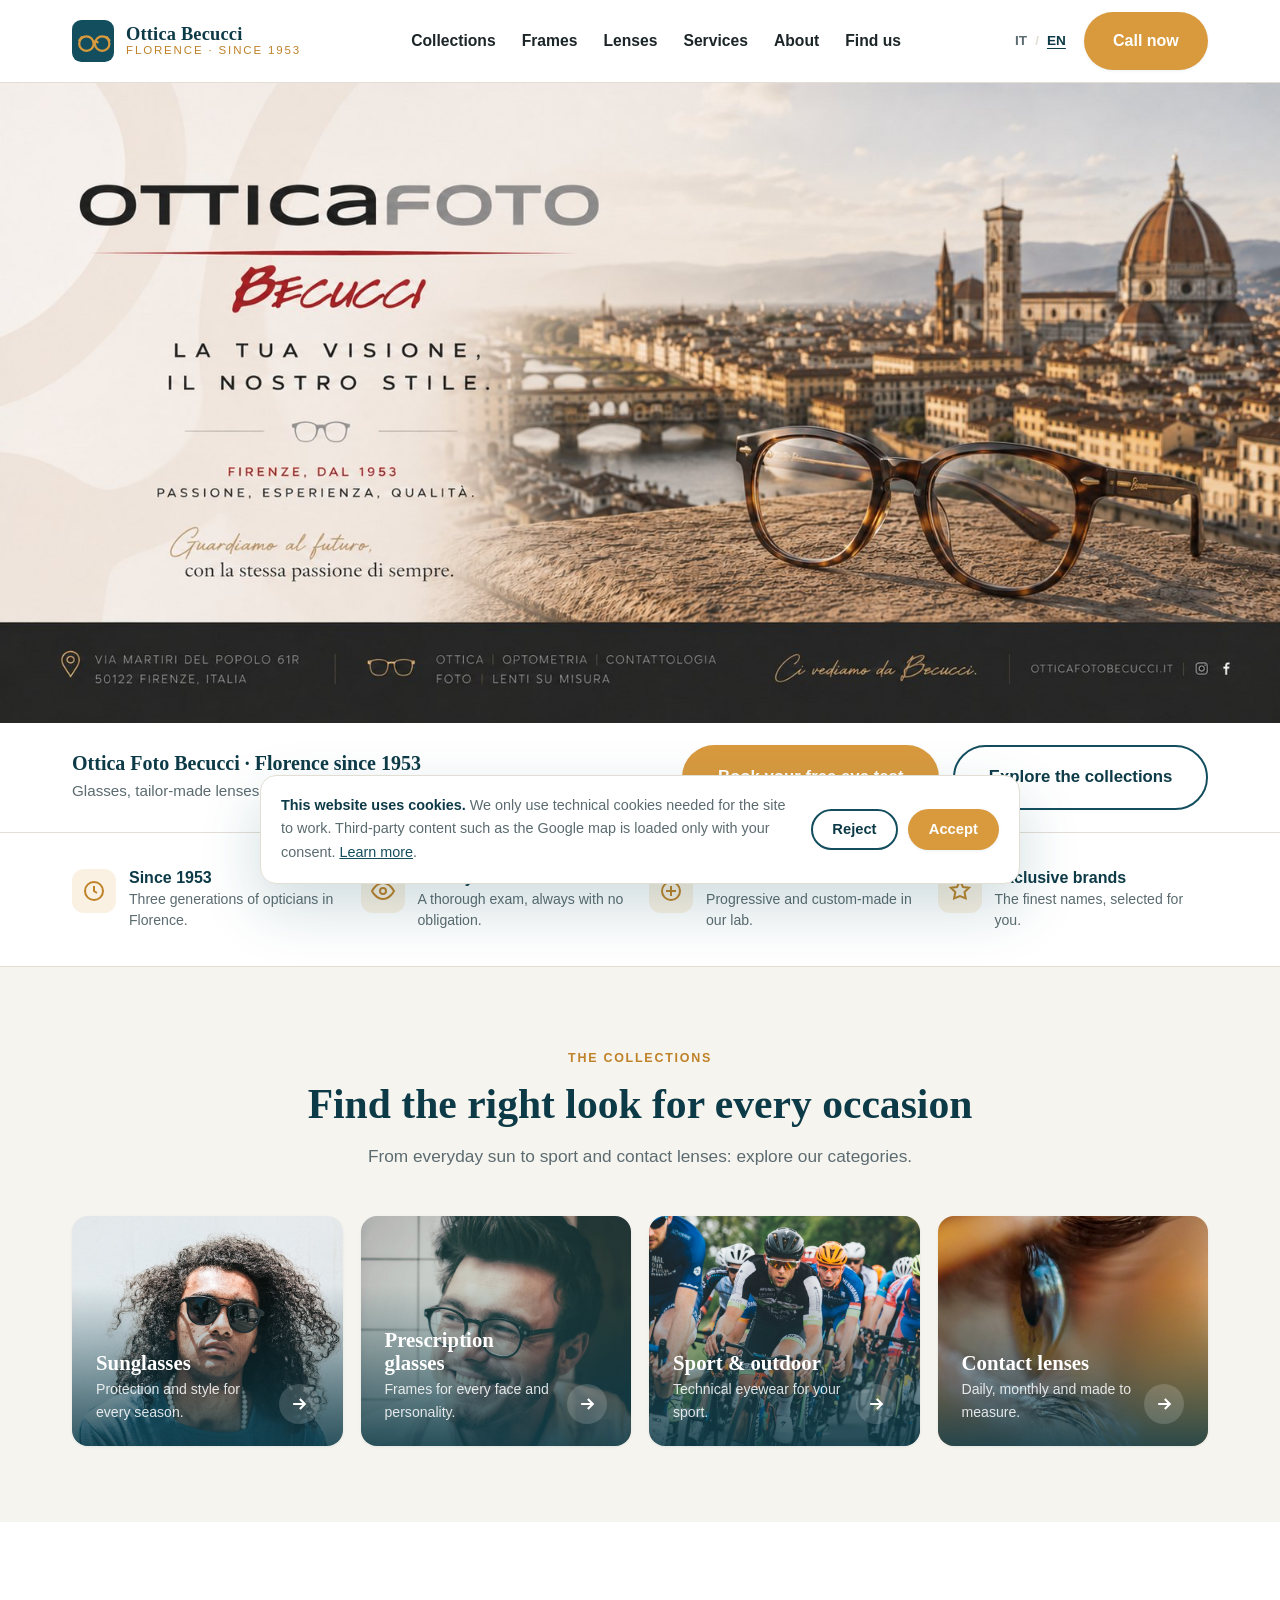
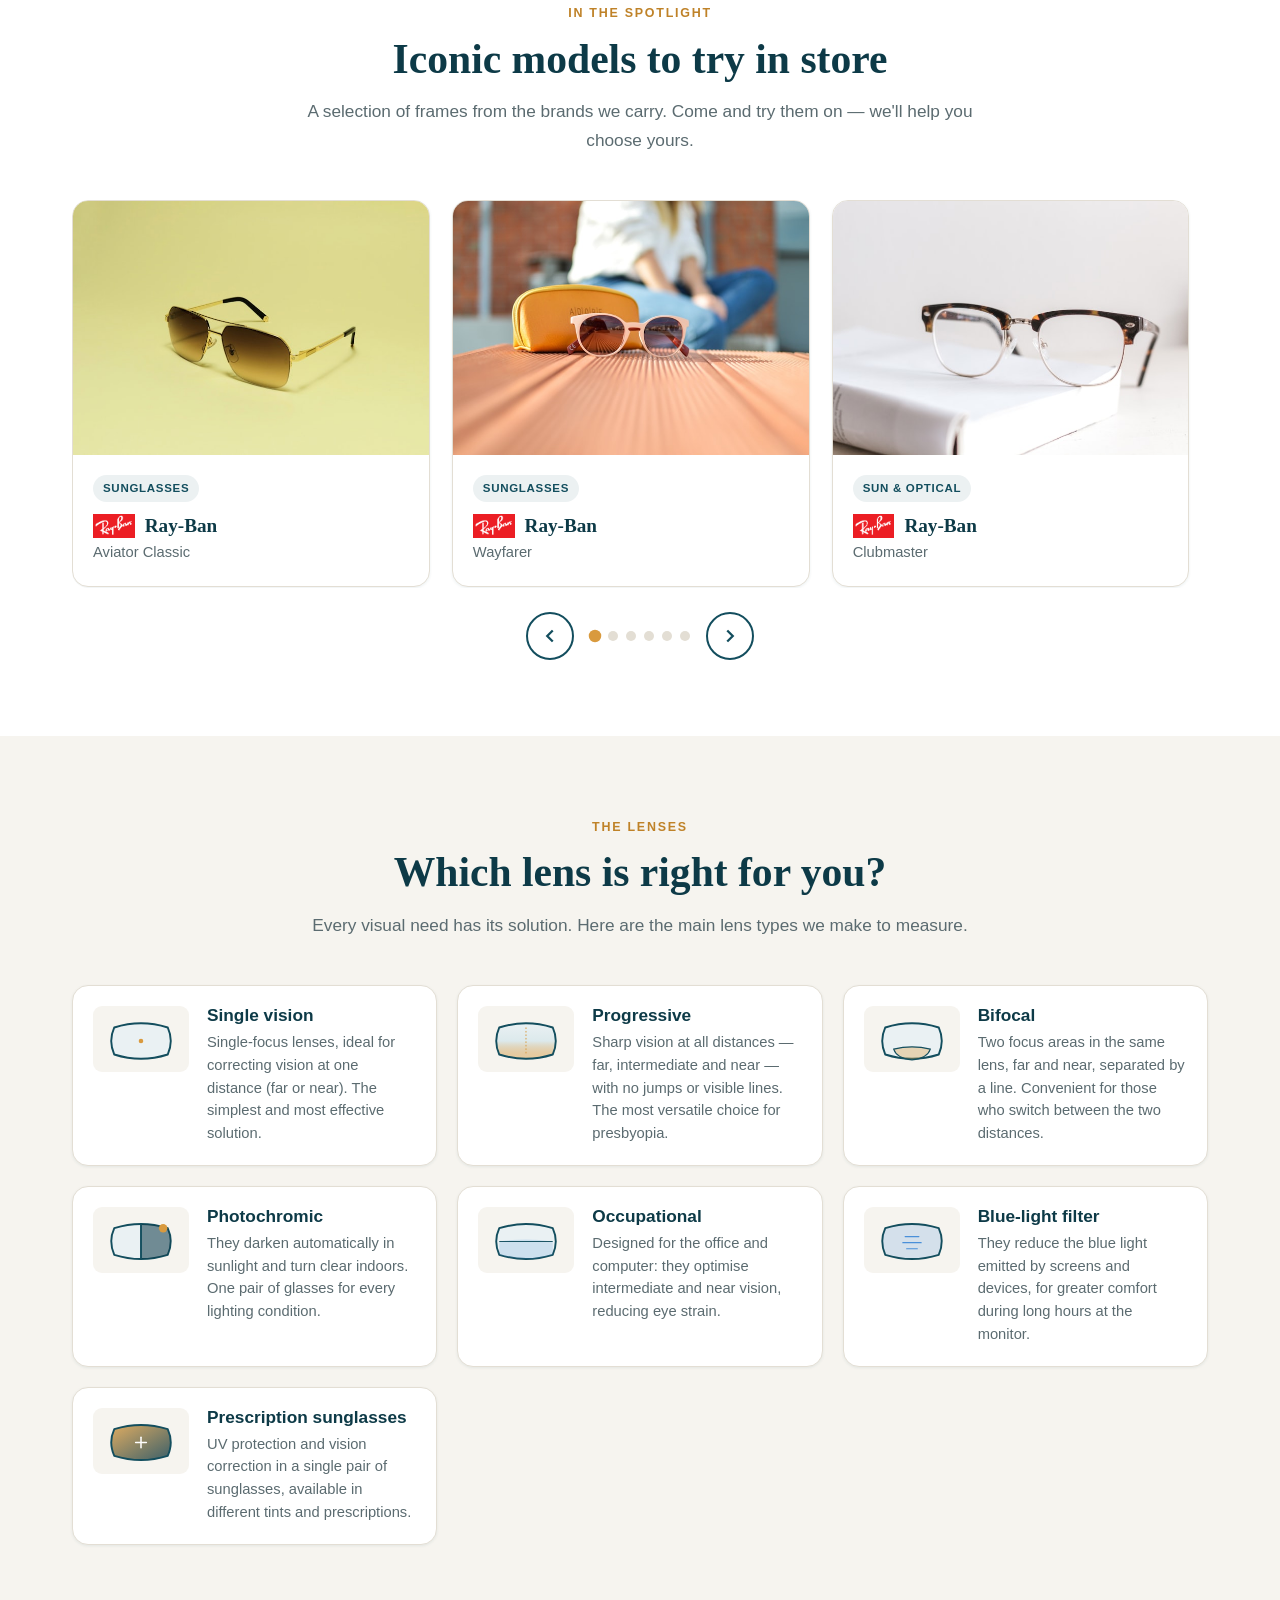
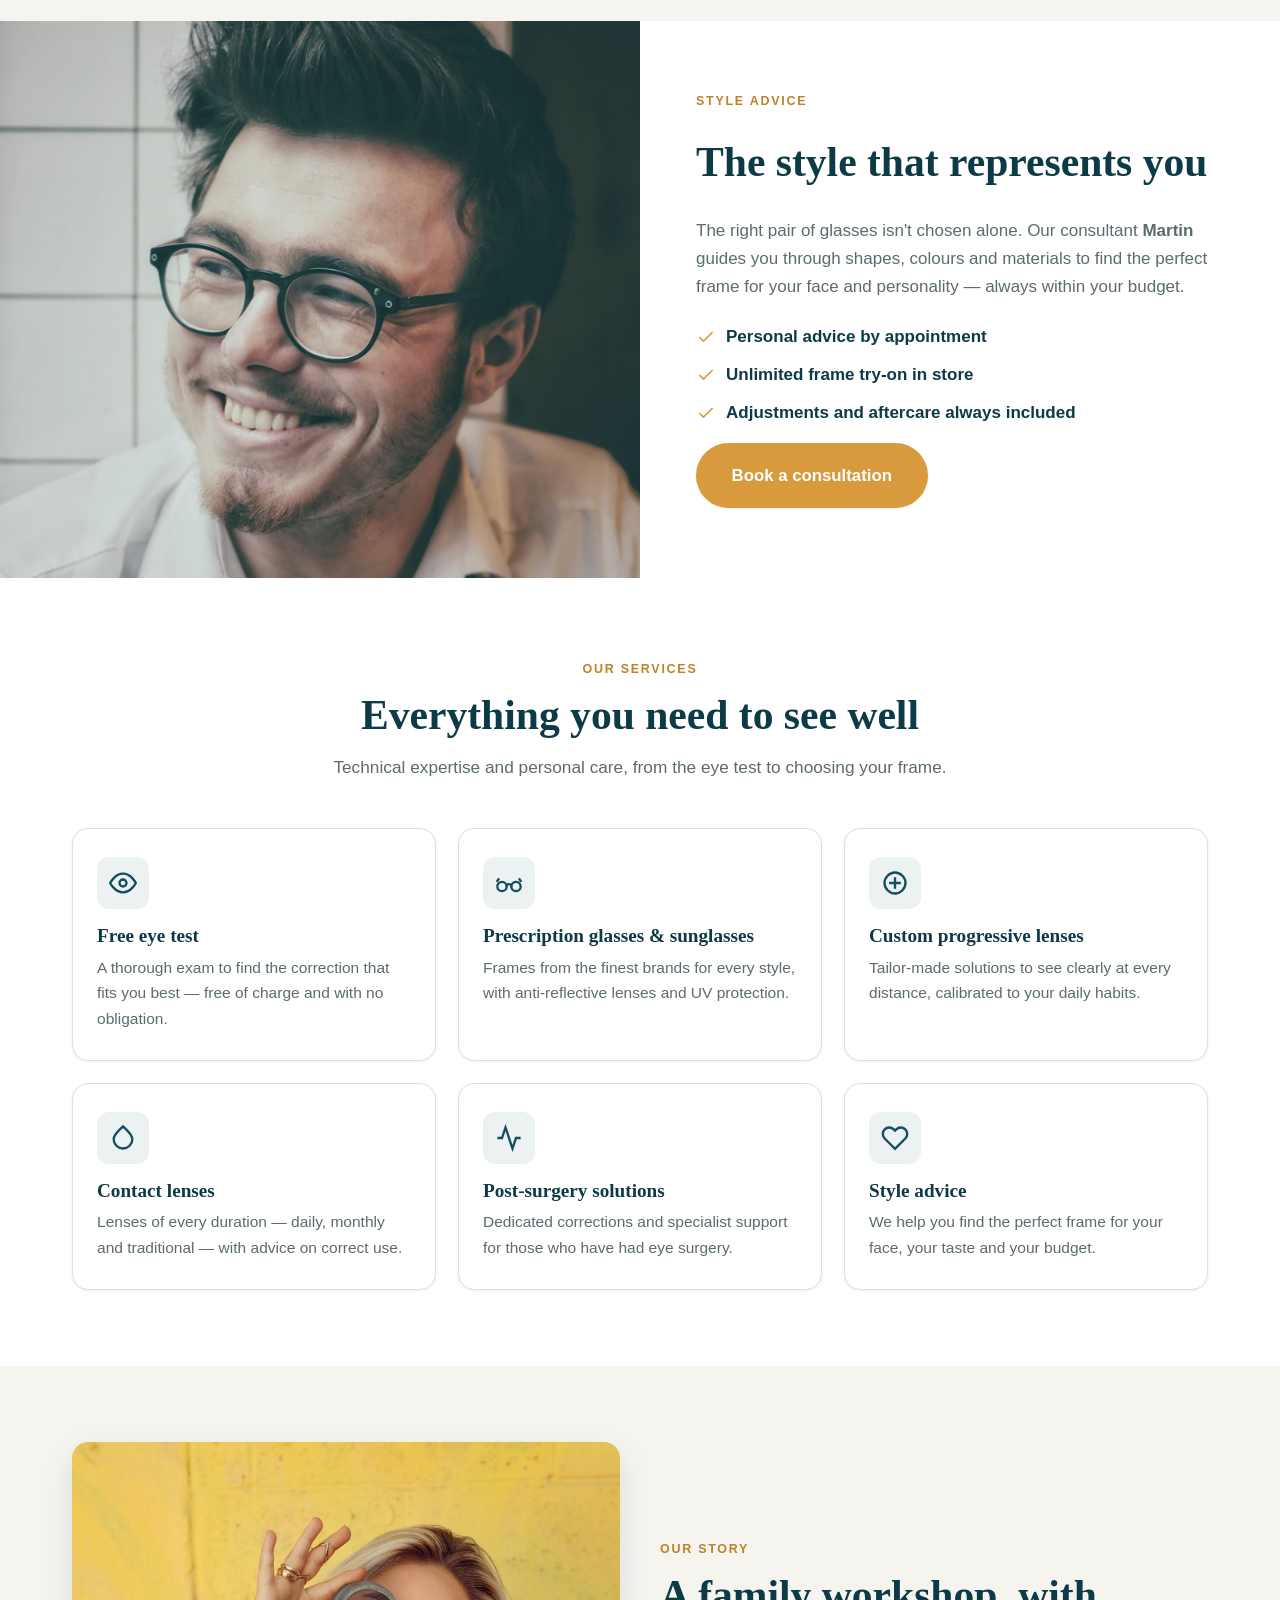
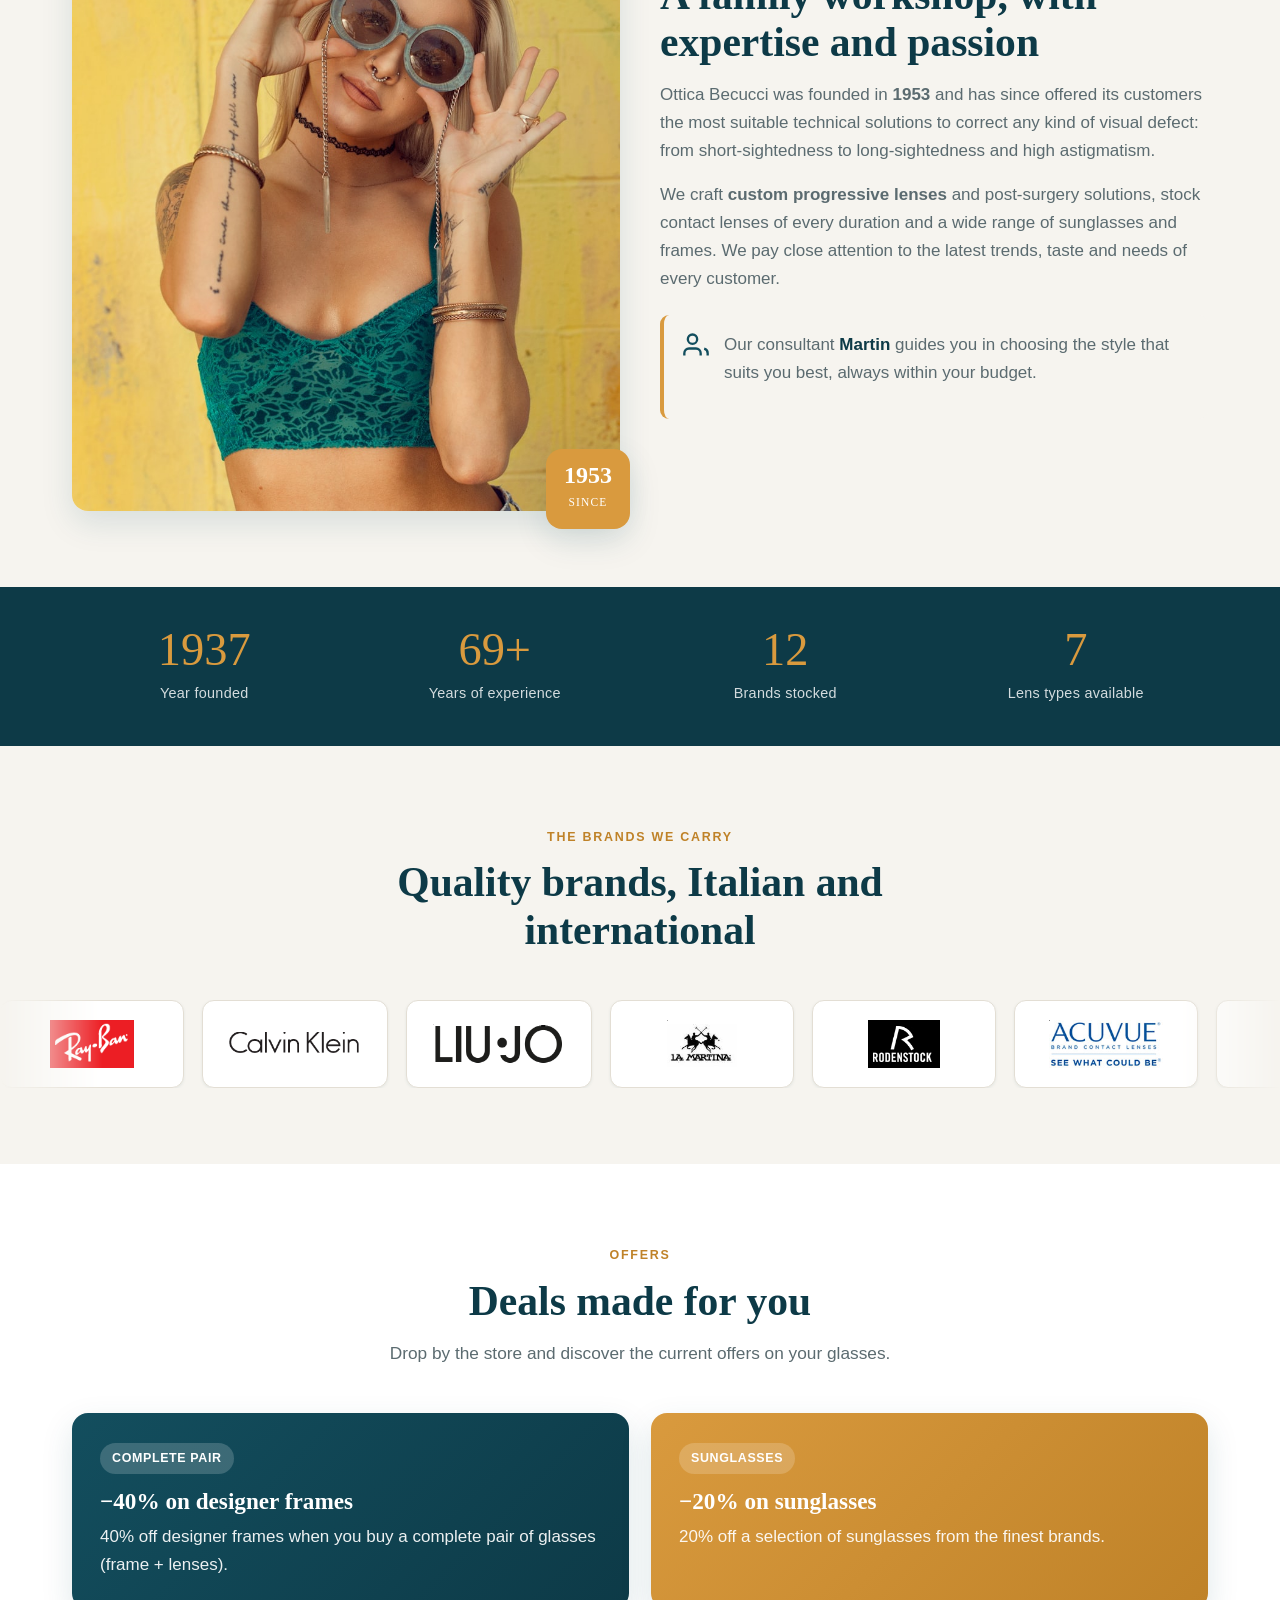
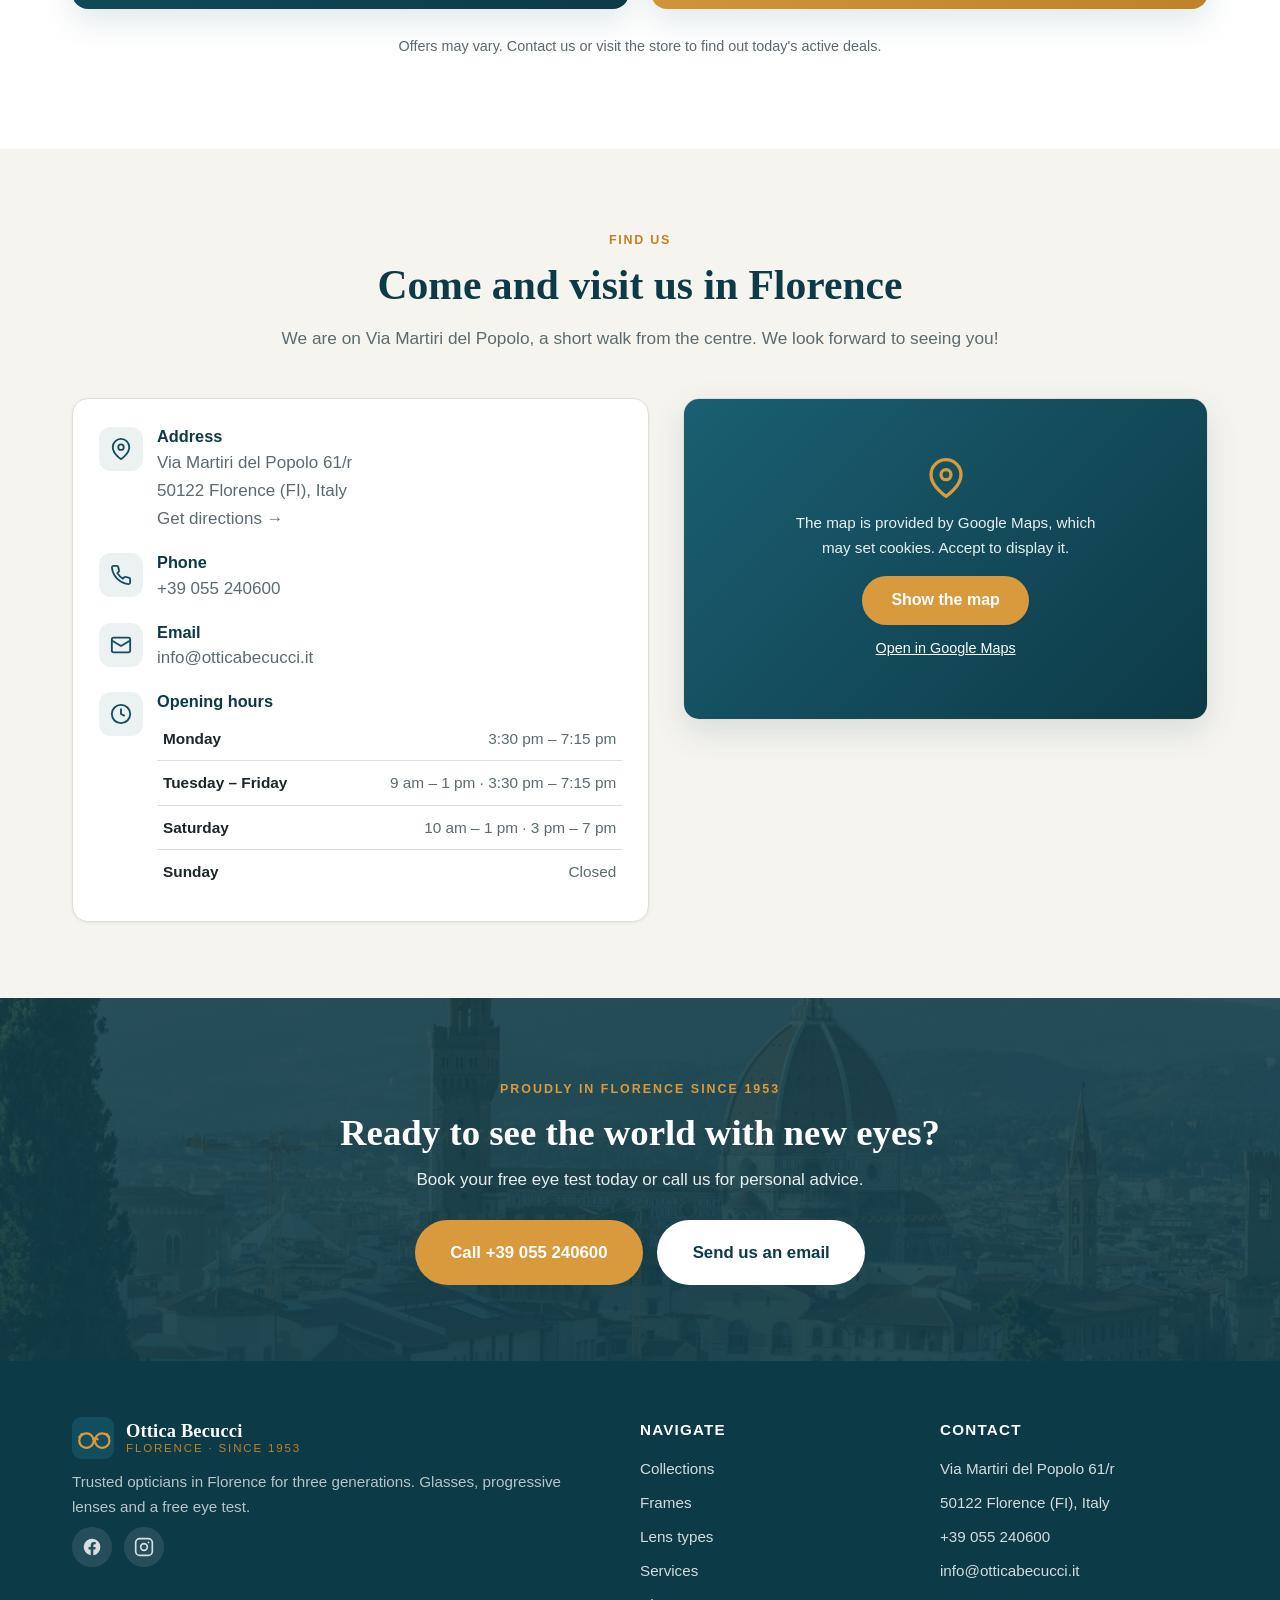
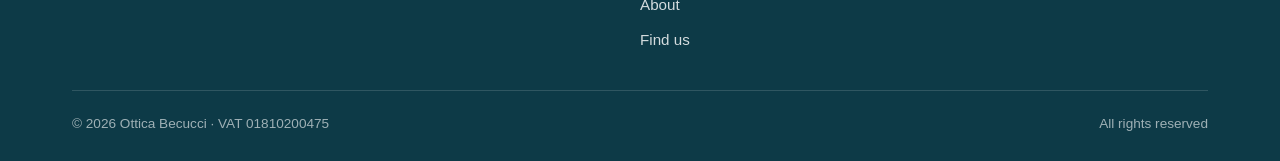
==== commit 24828a97: "Ajustes: banner móvil, logos en carrusel y tile de lentes de contacto 1. Banner responsive: recorte " ====
--- a/en/index.html
+++ b/en/index.html
@@ -95,8 +95,11 @@
   <main id="main">
     <!-- ===== Masthead (official banner) ===== -->
     <section class="masthead" aria-label="Ottica Foto Becucci">
-      <img class="masthead__img" src="../assets/images/banner-becucci.jpg" width="1600" height="800" fetchpriority="high"
-           alt="Ottica Foto Becucci — La tua visione, il nostro stile. Florence, since 1953: passion, experience, quality." />
+      <picture>
+        <source media="(min-width: 700px)" srcset="../assets/images/banner-becucci.jpg" width="1600" height="800" />
+        <img class="masthead__img" src="../assets/images/banner-mobile.jpg" width="880" height="676" fetchpriority="high"
+             alt="Ottica Foto Becucci — La tua visione, il nostro stile. Florence, since 1953: passion, experience, quality." />
+      </picture>
       <div class="masthead__cta">
         <div class="container">
           <div class="masthead__cta-inner">
@@ -167,9 +170,9 @@
               <span class="collection-tile__arrow"><svg viewBox="0 0 24 24" fill="none" stroke="currentColor" stroke-width="2.5"><path d="M5 12h14M13 6l6 6-6 6"/></svg></span>
             </div>
           </a>
-          <a class="collection-tile collection-tile--accent" href="#services">
+          <a class="collection-tile" href="#services">
+            <img src="../assets/images/contact-lenses.jpg" width="800" height="1000" loading="lazy" alt="Applying a contact lens" />
             <div class="collection-tile__body">
-              <svg class="collection-tile__icon" viewBox="0 0 24 24" fill="none" stroke="currentColor" stroke-width="1.6"><path d="M1 12s4-8 11-8 11 8 11 8-4 8-11 8-11-8-11-8z"/><circle cx="12" cy="12" r="3.5"/></svg>
               <div><h3>Contact lenses</h3><p>Daily, monthly and made to measure.</p></div>
               <span class="collection-tile__arrow"><svg viewBox="0 0 24 24" fill="none" stroke="currentColor" stroke-width="2.5"><path d="M5 12h14M13 6l6 6-6 6"/></svg></span>
             </div>
@@ -192,35 +195,35 @@
             <div class="carousel__track">
               <article class="frame-card">
                 <div class="frame-card__img"><img src="../assets/images/frame-aviator.jpg" width="700" height="500" loading="lazy" alt="Ray-Ban Aviator sunglasses" /></div>
-                <div class="frame-card__body"><span class="frame-card__tag">Sunglasses</span><h3 class="frame-card__brand">Ray-Ban</h3><p class="frame-card__model">Aviator Classic</p></div>
+                <div class="frame-card__body"><span class="frame-card__tag">Sunglasses</span><div class="frame-card__brandrow"><img class="frame-card__logo" src="../assets/images/brands/rayban.png" width="113" height="65" loading="lazy" alt="Ray-Ban" /><h3 class="frame-card__brand">Ray-Ban</h3></div><p class="frame-card__model">Aviator Classic</p></div>
               </article>
               <article class="frame-card">
                 <div class="frame-card__img"><img src="../assets/images/frame-wayfarer.jpg" width="700" height="500" loading="lazy" alt="Ray-Ban Wayfarer sunglasses" /></div>
-                <div class="frame-card__body"><span class="frame-card__tag">Sunglasses</span><h3 class="frame-card__brand">Ray-Ban</h3><p class="frame-card__model">Wayfarer</p></div>
+                <div class="frame-card__body"><span class="frame-card__tag">Sunglasses</span><div class="frame-card__brandrow"><img class="frame-card__logo" src="../assets/images/brands/rayban.png" width="113" height="65" loading="lazy" alt="Ray-Ban" /><h3 class="frame-card__brand">Ray-Ban</h3></div><p class="frame-card__model">Wayfarer</p></div>
               </article>
               <article class="frame-card">
                 <div class="frame-card__img"><img src="../assets/images/frame-clubmaster.jpg" width="700" height="500" loading="lazy" alt="Ray-Ban Clubmaster glasses" /></div>
-                <div class="frame-card__body"><span class="frame-card__tag">Sun &amp; Optical</span><h3 class="frame-card__brand">Ray-Ban</h3><p class="frame-card__model">Clubmaster</p></div>
+                <div class="frame-card__body"><span class="frame-card__tag">Sun &amp; Optical</span><div class="frame-card__brandrow"><img class="frame-card__logo" src="../assets/images/brands/rayban.png" width="113" height="65" loading="lazy" alt="Ray-Ban" /><h3 class="frame-card__brand">Ray-Ban</h3></div><p class="frame-card__model">Clubmaster</p></div>
               </article>
               <article class="frame-card">
                 <div class="frame-card__img"><img src="../assets/images/frame-round.jpg" width="700" height="500" loading="lazy" alt="Ray-Ban Round Metal sunglasses" /></div>
-                <div class="frame-card__body"><span class="frame-card__tag">Sunglasses</span><h3 class="frame-card__brand">Ray-Ban</h3><p class="frame-card__model">Round Metal</p></div>
+                <div class="frame-card__body"><span class="frame-card__tag">Sunglasses</span><div class="frame-card__brandrow"><img class="frame-card__logo" src="../assets/images/brands/rayban.png" width="113" height="65" loading="lazy" alt="Ray-Ban" /><h3 class="frame-card__brand">Ray-Ban</h3></div><p class="frame-card__model">Round Metal</p></div>
               </article>
               <article class="frame-card">
                 <div class="frame-card__img"><img src="../assets/images/frame-cateye.jpg" width="700" height="500" loading="lazy" alt="Liu Jo cat-eye sunglasses" /></div>
-                <div class="frame-card__body"><span class="frame-card__tag">Sunglasses</span><h3 class="frame-card__brand">Liu Jo</h3><p class="frame-card__model">Cat-Eye</p></div>
+                <div class="frame-card__body"><span class="frame-card__tag">Sunglasses</span><div class="frame-card__brandrow"><img class="frame-card__logo" src="../assets/images/brands/liujo.png" width="217" height="65" loading="lazy" alt="Liu Jo" /><h3 class="frame-card__brand">Liu Jo</h3></div><p class="frame-card__model">Cat-Eye</p></div>
               </article>
               <article class="frame-card">
                 <div class="frame-card__img"><img src="../assets/images/frame-optical.jpg" width="700" height="500" loading="lazy" alt="Calvin Klein optical frame" /></div>
-                <div class="frame-card__body"><span class="frame-card__tag">Optical glasses</span><h3 class="frame-card__brand">Calvin Klein</h3><p class="frame-card__model">Optical frame</p></div>
-              </article>
-              <article class="frame-card">
-                <div class="frame-card__img"><img src="../assets/images/frame-sport.jpg" width="700" height="500" loading="lazy" alt="Cébé sport eyewear" /></div>
-                <div class="frame-card__body"><span class="frame-card__tag">Sport eyewear</span><h3 class="frame-card__brand">Cébé</h3><p class="frame-card__model">Sport</p></div>
-              </article>
-              <article class="frame-card">
-                <div class="frame-card__img"><img src="../assets/images/frame-pilot.jpg" width="700" height="500" loading="lazy" alt="La Martina pilot sunglasses" /></div>
-                <div class="frame-card__body"><span class="frame-card__tag">Sunglasses</span><h3 class="frame-card__brand">La Martina</h3><p class="frame-card__model">Pilot</p></div>
+                <div class="frame-card__body"><span class="frame-card__tag">Optical glasses</span><div class="frame-card__brandrow"><img class="frame-card__logo" src="../assets/images/brands/calvinklein.png" width="217" height="41" loading="lazy" alt="Calvin Klein" /><h3 class="frame-card__brand">Calvin Klein</h3></div><p class="frame-card__model">Optical frame</p></div>
+              </article>
+              <article class="frame-card">
+                <div class="frame-card__img"><img src="../assets/images/frame-sport.jpg" width="700" height="500" loading="lazy" alt="Calvin Klein sunglasses" /></div>
+                <div class="frame-card__body"><span class="frame-card__tag">Sunglasses</span><div class="frame-card__brandrow"><img class="frame-card__logo" src="../assets/images/brands/calvinklein.png" width="217" height="41" loading="lazy" alt="Calvin Klein" /><h3 class="frame-card__brand">Calvin Klein</h3></div><p class="frame-card__model">Sunglasses</p></div>
+              </article>
+              <article class="frame-card">
+                <div class="frame-card__img"><img src="../assets/images/frame-pilot.jpg" width="700" height="500" loading="lazy" alt="La Martina sunglasses" /></div>
+                <div class="frame-card__body"><span class="frame-card__tag">Sunglasses</span><div class="frame-card__brandrow"><img class="frame-card__logo" src="../assets/images/brands/lamartina.png" width="131" height="90" loading="lazy" alt="La Martina" /><h3 class="frame-card__brand">La Martina</h3></div><p class="frame-card__model">Sunglasses</p></div>
               </article>
             </div>
           </div>
--- a/assets/css/styles.css
+++ b/assets/css/styles.css
@@ -235,7 +235,9 @@
 .frame-card__img img { width: 100%; height: 100%; object-fit: cover; transition: transform 0.5s ease; }
 .frame-card:hover .frame-card__img img { transform: scale(1.06); }
 .frame-card__body { padding: 18px 20px 22px; }
-.frame-card__tag { display: inline-block; background: rgba(19,78,94,0.08); color: var(--color-primary); font-size: 0.72rem; font-weight: 700; text-transform: uppercase; letter-spacing: 0.06em; padding: 4px 10px; border-radius: 999px; margin-bottom: 10px; }
+.frame-card__tag { display: inline-block; background: rgba(19,78,94,0.08); color: var(--color-primary); font-size: 0.72rem; font-weight: 700; text-transform: uppercase; letter-spacing: 0.06em; padding: 4px 10px; border-radius: 999px; margin-bottom: 12px; }
+.frame-card__brandrow { display: flex; align-items: center; gap: 10px; }
+.frame-card__logo { height: 24px; width: auto; max-width: 84px; object-fit: contain; display: block; }
 .frame-card__brand { font-family: var(--font-serif); font-size: 1.2rem; color: var(--color-primary-dark); margin: 0; }
 .frame-card__model { color: var(--color-muted); font-size: 0.92rem; margin: 2px 0 0; }
 .carousel__controls { display: flex; align-items: center; justify-content: center; gap: 16px; margin-top: 24px; }
--- a/assets/css/styles.css
+++ b/assets/css/styles.css
@@ -235,7 +235,9 @@
 .frame-card__img img { width: 100%; height: 100%; object-fit: cover; transition: transform 0.5s ease; }
 .frame-card:hover .frame-card__img img { transform: scale(1.06); }
 .frame-card__body { padding: 18px 20px 22px; }
-.frame-card__tag { display: inline-block; background: rgba(19,78,94,0.08); color: var(--color-primary); font-size: 0.72rem; font-weight: 700; text-transform: uppercase; letter-spacing: 0.06em; padding: 4px 10px; border-radius: 999px; margin-bottom: 10px; }
+.frame-card__tag { display: inline-block; background: rgba(19,78,94,0.08); color: var(--color-primary); font-size: 0.72rem; font-weight: 700; text-transform: uppercase; letter-spacing: 0.06em; padding: 4px 10px; border-radius: 999px; margin-bottom: 12px; }
+.frame-card__brandrow { display: flex; align-items: center; gap: 10px; }
+.frame-card__logo { height: 24px; width: auto; max-width: 84px; object-fit: contain; display: block; }
 .frame-card__brand { font-family: var(--font-serif); font-size: 1.2rem; color: var(--color-primary-dark); margin: 0; }
 .frame-card__model { color: var(--color-muted); font-size: 0.92rem; margin: 2px 0 0; }
 .carousel__controls { display: flex; align-items: center; justify-content: center; gap: 16px; margin-top: 24px; }
